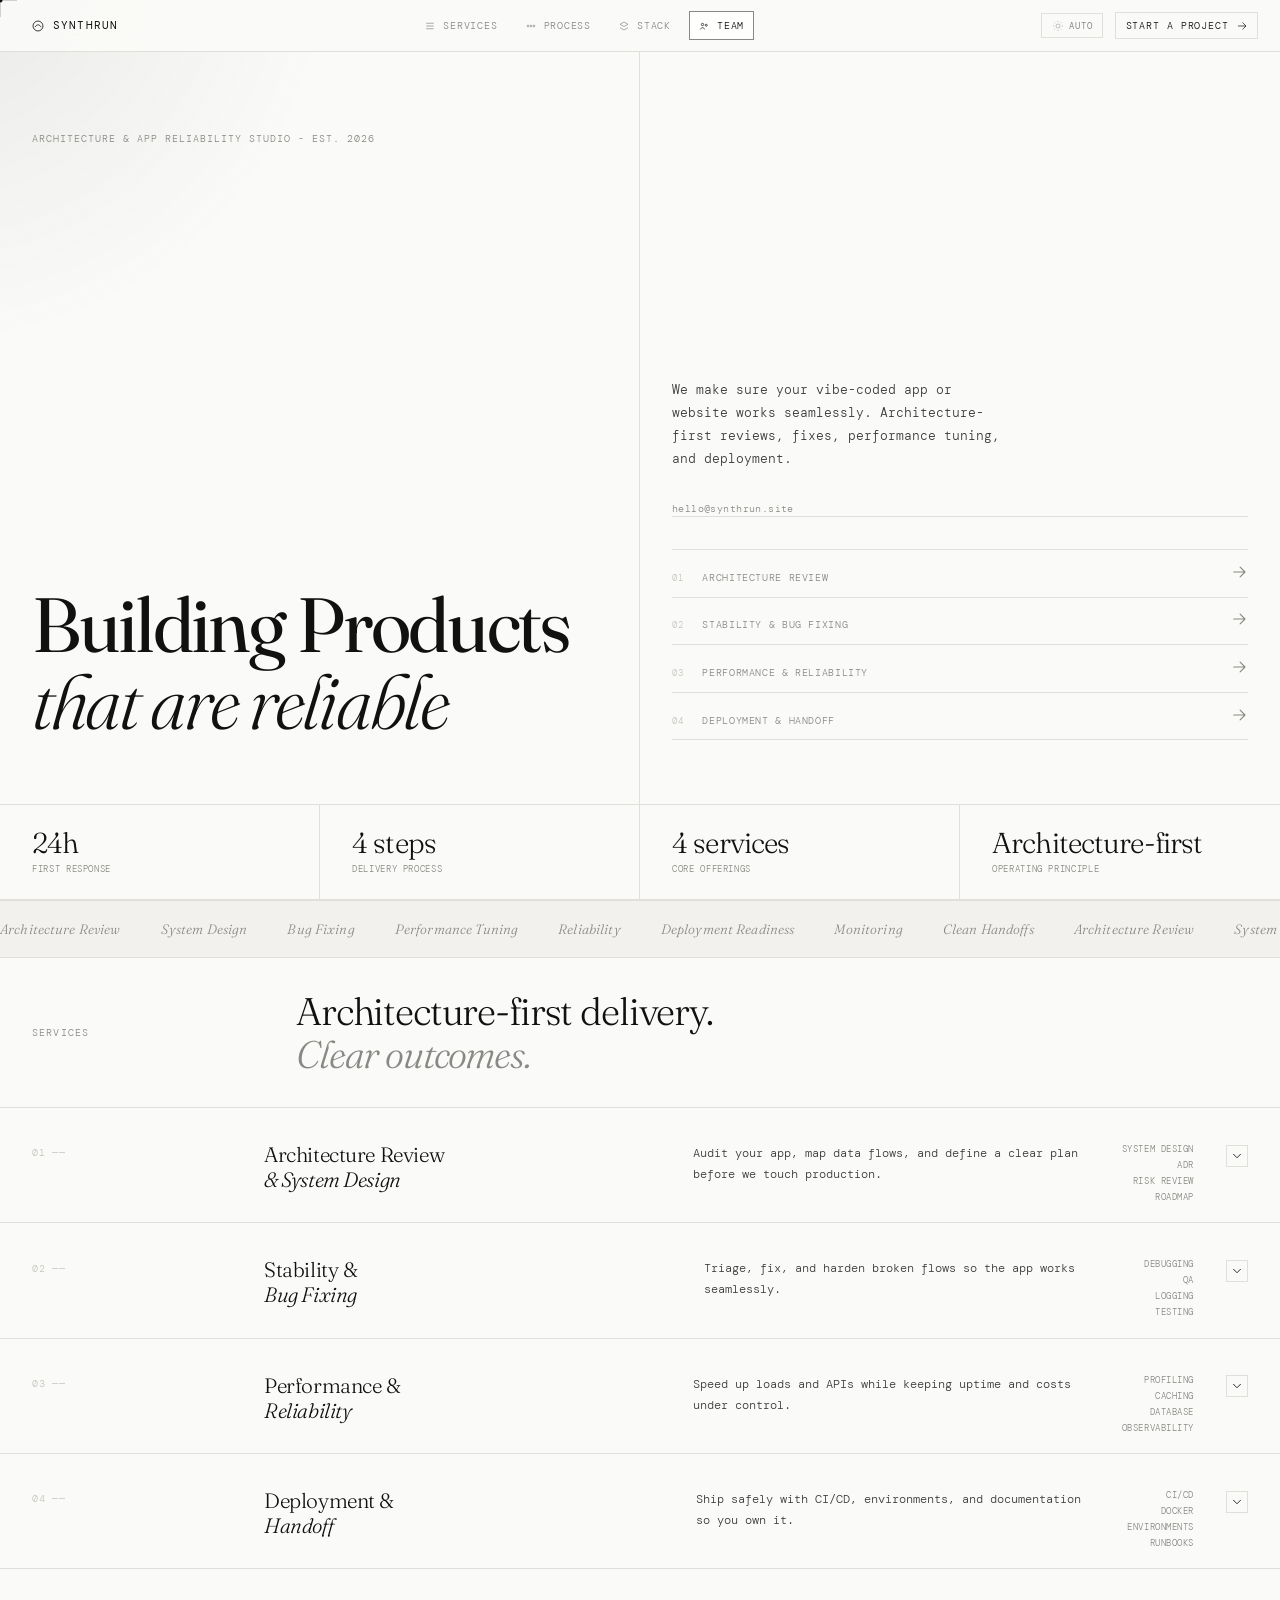
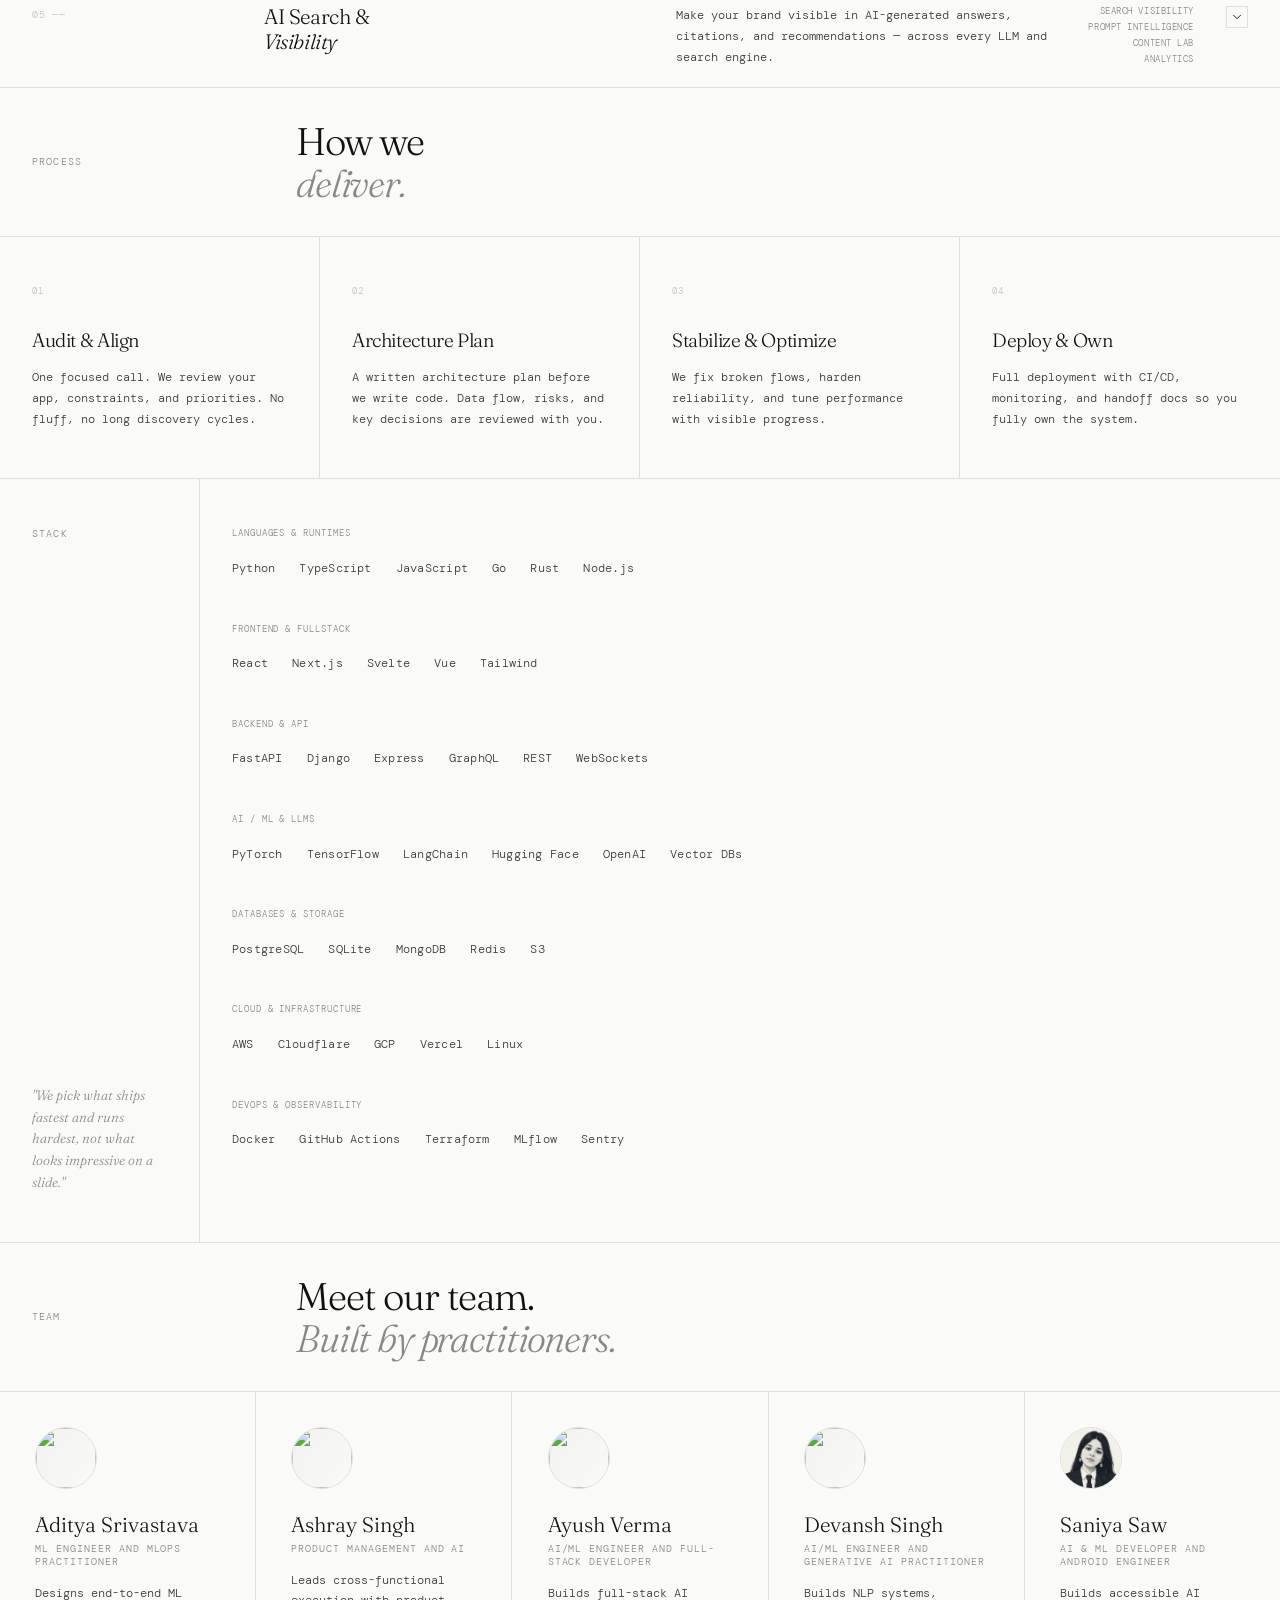
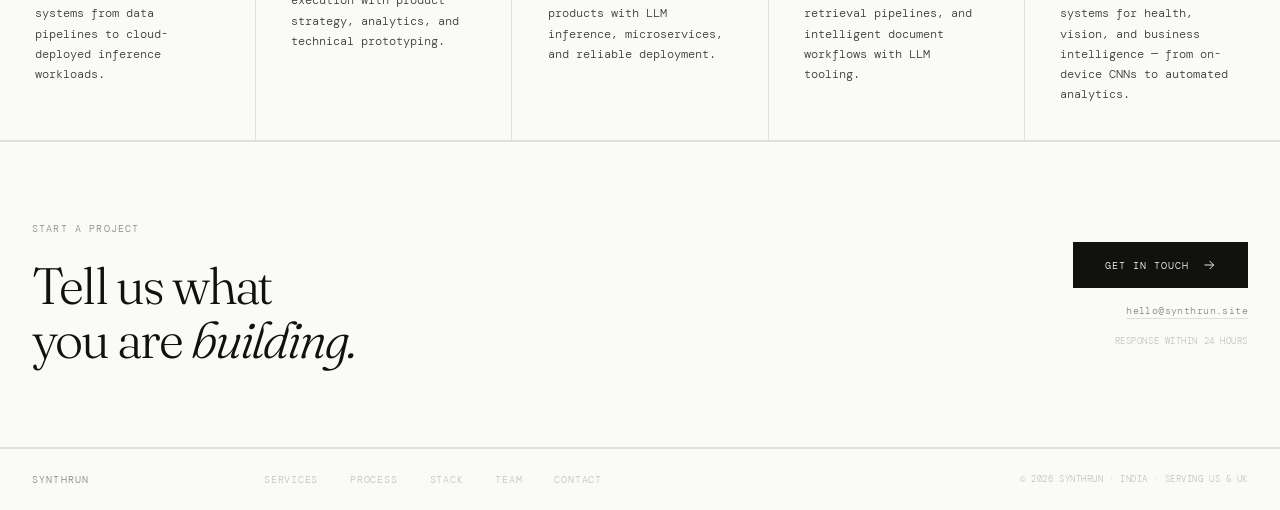
==== index.html @ 31a2f76d "Added a new teammate" ====
<!DOCTYPE html>
<html lang="en">
<head>
<meta charset="UTF-8">
<meta name="viewport" content="width=device-width, initial-scale=1.0">
<meta name="color-scheme" content="light dark">
  <!-- SEO: primary description, canonical, and indexing -->
  <meta name="description" content="Synthrun — We make sure your vibe-coded app or website works seamlessly. Architecture-first audits, bug fixes, performance tuning, and deployment.">
  <meta name="robots" content="index, follow">
  <link rel="canonical" href="https://synthrun.site/">
  <meta name="theme-color" content="#111110">
  <link rel="icon" href="/logo/logo.ico" />
  <link rel="apple-touch-icon" href="/apple-touch-icon.png">

  <!-- Open Graph / Social cards -->
  <meta property="og:site_name" content="Synthrun">
  <meta property="og:title" content="Synthrun — Architecture for Vibe-Coded Apps">
  <meta property="og:description" content="Synthrun — We make sure your vibe-coded app or website works seamlessly. Architecture-first audits, bug fixes, performance tuning, and deployment.">
  <meta property="og:type" content="website">
  <meta property="og:url" content="https://synthrun.site/">
  <meta property="og:image" content="https://synthrun.site/pfps/aditya/aditya_light.png">

  <!-- Twitter Card -->
  <meta name="twitter:card" content="summary_large_image">
  <meta name="twitter:title" content="Synthrun — Architecture for Vibe-Coded Apps">
  <meta name="twitter:description" content="Synthrun — We make sure your vibe-coded app or website works seamlessly. Architecture-first audits, bug fixes, performance tuning, and deployment.">
  <meta name="twitter:image" content="https://synthrun.site/pfps/aditya/aditya_light.png">

  <!-- Structured data: Organization -->
  <script type="application/ld+json">
  {
    "@context": "https://schema.org",
    "@type": "Organization",
    "name": "Synthrun",
    "url": "https://synthrun.site/",
    "logo": "https://synthrun.site/pfps/aditya/aditya_light.png",
    "sameAs": []
  }
  </script>
<title>Synthrun — Architecture for Vibe-Coded Apps</title>
<link rel="preconnect" href="https://fonts.googleapis.com">
<link href="https://fonts.googleapis.com/css2?family=Neue+Haas+Grotesk+Display+Pro:wght@400;500&family=Editorial+New:ital,wght@0,400;1,400&family=EB+Garamond:ital,wght@0,400;0,500;1,400&family=Instrument+Serif:ital@0;1&family=Fraunces:ital,opsz,wght@0,9..144,300;0,9..144,400;1,9..144,300;1,9..144,400&family=DM+Mono:wght@300;400;500&display=swap" rel="stylesheet">

<style>
*, *::before, *::after { box-sizing: border-box; margin: 0; padding: 0; }
html {
  font-size: 16px;
  scroll-behavior: smooth;
  scroll-padding-top: var(--section-offset);
}

:root {
  --white: #fafaf8;
  --off: #f2f1ee;
  --ink: #111110;
  --ink2: #3a3a38;
  --ink3: #888884;
  --ink4: #c4c4be;
  --rule: #e0dfd9;
  --accent: #111110;
  --nav-bg: rgba(250,250,248,0.94);
  --surface: rgba(255,255,255,0.75);
  --glow: radial-gradient(circle at 20% 20%, rgba(17,17,16,0.08), rgba(17,17,16,0) 55%);
  --shadow: 0 18px 40px rgba(17,17,16,0.08);
  --nav-height: 52px;
  --section-offset: 82px;
}

@media (prefers-color-scheme: dark) {
  :root {
    --white: #101114;
    --off: #181a1f;
    --ink: #eceae2;
    --ink2: #c4c0b5;
    --ink3: #989388;
    --ink4: #646055;
    --rule: #2b2e35;
    --accent: #eceae2;
    --nav-bg: rgba(16,17,20,0.9);
    --surface: rgba(24,26,31,0.82);
    --glow: radial-gradient(circle at 20% 20%, rgba(236,234,226,0.08), rgba(236,234,226,0) 55%);
    --shadow: 0 20px 50px rgba(0,0,0,0.45);
  }
}

body[data-theme="light"] {
  --white: #fafaf8;
  --off: #f2f1ee;
  --ink: #111110;
  --ink2: #3a3a38;
  --ink3: #888884;
  --ink4: #c4c4be;
  --rule: #e0dfd9;
  --accent: #111110;
  --nav-bg: rgba(250,250,248,0.94);
  --surface: rgba(255,255,255,0.75);
  --glow: radial-gradient(circle at 20% 20%, rgba(17,17,16,0.08), rgba(17,17,16,0) 55%);
  --shadow: 0 18px 40px rgba(17,17,16,0.08);
}

body[data-theme="dark"] {
  --white: #101114;
  --off: #181a1f;
  --ink: #eceae2;
  --ink2: #c4c0b5;
  --ink3: #989388;
  --ink4: #646055;
  --rule: #2b2e35;
  --accent: #eceae2;
  --nav-bg: rgba(16,17,20,0.9);
  --surface: rgba(24,26,31,0.82);
  --glow: radial-gradient(circle at 20% 20%, rgba(236,234,226,0.08), rgba(236,234,226,0) 55%);
  --shadow: 0 20px 50px rgba(0,0,0,0.45);
}

body {
  background: var(--white);
  color: var(--ink);
  font-family: 'DM Mono', monospace;
  font-weight: 300;
  cursor: none;
  overflow-x: hidden;
  transition: background-color 0.4s ease, color 0.4s ease;
}

section[id] {
  scroll-margin-top: var(--section-offset);
}

.skip-link {
  position: fixed;
  left: 1rem;
  top: -3rem;
  z-index: 13000;
  background: var(--ink);
  color: var(--white);
  text-decoration: none;
  font-size: 0.62rem;
  letter-spacing: 0.08em;
  text-transform: uppercase;
  padding: 0.5rem 0.7rem;
  transition: top 0.2s ease;
}
.skip-link:focus-visible {
  top: 0.8rem;
}

main {
  position: relative;
}

.ambient {
  position: fixed;
  top: -20vh;
  left: -15vw;
  width: 50vw;
  height: 50vw;
  min-width: 480px;
  min-height: 480px;
  background: var(--glow);
  border-radius: 50%;
  pointer-events: none;
  z-index: 0;
  animation: drift 14s ease-in-out infinite alternate;
}

@keyframes drift {
  from { transform: translate3d(0, 0, 0) scale(1); }
  to { transform: translate3d(8vw, 8vh, 0) scale(1.06); }
}

/* Loader */
.loader {
  position: fixed;
  inset: 0;
  background: var(--white);
  display: grid;
  place-items: center;
  z-index: 12000;
  transition: opacity 0.6s ease, visibility 0.6s ease;
}
.loader.hidden {
  opacity: 0;
  visibility: hidden;
}
.loader-inner {
  display: grid;
  place-items: center;
  gap: 1rem;
}
.loader-ring {
  width: 76px;
  height: 76px;
  animation: spin 1.15s linear infinite;
}
.loader-ring circle:first-child { stroke: var(--rule); }
.loader-ring circle:last-child { stroke: var(--ink); stroke-linecap: round; }
.loader-text {
  font-size: 0.58rem;
  letter-spacing: 0.2em;
  text-transform: uppercase;
  color: var(--ink3);
}
@keyframes spin {
  from { transform: rotate(0deg); }
  to { transform: rotate(360deg); }
}

/* Scroll indicator */
.progress {
  position: fixed;
  top: 0;
  left: 0;
  height: 2px;
  width: 0;
  background: var(--ink);
  z-index: 110;
  transition: width 0.08s linear;
}

/* Cursor */
.cur {
  position: fixed;
  width: 5px;
  height: 5px;
  background: var(--ink);
  border-radius: 50%;
  pointer-events: none;
  z-index: 9999;
  transform: translate(-50%, -50%);
  transition: transform 0.05s;
}
.cur-line,
.cur-line2 {
  position: fixed;
  pointer-events: none;
  z-index: 9998;
  transform: translate(-50%, -50%);
  opacity: 0.35;
  background: var(--ink);
}
.cur-line {
  width: 34px;
  height: 1px;
  transition: transform 0.15s ease;
}
.cur-line2 {
  width: 1px;
  height: 34px;
  transition: transform 0.18s ease;
}

/* NAV */
nav {
  position: fixed;
  top: 0;
  left: 0;
  right: 0;
  z-index: 100;
  display: grid;
  grid-template-columns: auto 1fr auto;
  align-items: center;
  gap: 1.2rem;
  padding: 0 1.35rem;
  height: var(--nav-height);
  border-bottom: 1px solid var(--rule);
  background: var(--nav-bg);
  backdrop-filter: blur(12px);
}
.nav-logo {
  display: inline-flex;
  align-items: center;
  gap: 0.5rem;
  font-family: 'DM Mono', monospace;
  font-size: 0.66rem;
  font-weight: 400;
  letter-spacing: 0.12em;
  text-transform: uppercase;
  color: var(--ink);
  text-decoration: none;
  padding: 0.35rem 0.5rem;
  border: 1px solid transparent;
  transition: border-color 0.25s ease, background 0.25s ease;
}
.nav-logo svg {
  width: 14px;
  height: 14px;
}
.nav-logo path,
.nav-logo circle {
  stroke: currentColor;
  fill: none;
  stroke-width: 1.4;
}
.nav-logo:hover {
  border-color: var(--rule);
  background: var(--surface);
}
.nav-center {
  display: flex;
  justify-content: center;
  gap: 0.5rem;
}
.nav-center a {
  display: inline-flex;
  align-items: center;
  gap: 0.42rem;
  font-size: 0.62rem;
  letter-spacing: 0.08em;
  text-transform: uppercase;
  color: var(--ink3);
  text-decoration: none;
  border: 1px solid transparent;
  padding: 0.42rem 0.54rem;
  transition: color 0.2s, border-color 0.2s, background 0.2s;
}
.nav-center a svg {
  width: 12px;
  height: 12px;
}
.nav-center a path,
.nav-center a circle {
  stroke: currentColor;
  fill: none;
  stroke-width: 1.4;
}
.nav-center a:hover {
  color: var(--ink);
  border-color: var(--rule);
  background: var(--surface);
}
.nav-center a.active {
  color: var(--ink);
  border-color: var(--ink3);
  background: var(--surface);
}
.nav-center a.active::after {
  content: none;
}
.nav-right {
  display: flex;
  align-items: center;
  gap: 0.75rem;
}
.nav-right a {
  display: inline-flex;
  align-items: center;
  gap: 0.45rem;
  font-size: 0.62rem;
  letter-spacing: 0.09em;
  text-transform: uppercase;
  color: var(--ink);
  text-decoration: none;
  border: 1px solid var(--rule);
  padding: 0.4rem 0.58rem;
  transition: opacity 0.2s, border-color 0.2s, background 0.2s;
}
.nav-right a svg {
  width: 12px;
  height: 12px;
}
.nav-right a path {
  stroke: currentColor;
  fill: none;
  stroke-width: 1.4;
  stroke-linecap: round;
  stroke-linejoin: round;
}
.nav-right a:hover {
  opacity: 1;
  border-color: var(--ink3);
  background: var(--surface);
}

.theme-btn {
  display: inline-flex;
  align-items: center;
  gap: 0.35rem;
  border: 1px solid var(--rule);
  background: transparent;
  color: var(--ink3);
  font-family: 'DM Mono', monospace;
  font-size: 0.56rem;
  letter-spacing: 0.1em;
  text-transform: uppercase;
  padding: 0.37rem 0.6rem;
  cursor: none;
  transition: border-color 0.2s, color 0.2s, background 0.2s;
}
.theme-btn svg {
  width: 12px;
  height: 12px;
  stroke: currentColor;
  fill: none;
}
.theme-btn:hover {
  color: var(--ink);
  border-color: var(--ink3);
  background: var(--surface);
}

a:focus-visible,
button:focus-visible {
  outline: 1px solid var(--ink3);
  outline-offset: 3px;
}

/* HERO */
.hero {
  min-height: 100vh;
  display: grid;
  grid-template-rows: 1fr auto;
  padding-top: 52px;
  border-bottom: 1px solid var(--rule);
  position: relative;
  z-index: 1;
}
.hero-main {
  display: grid;
  grid-template-columns: 1fr 1fr;
  border-bottom: 1px solid var(--rule);
}
.hero-left {
  padding: 5rem 2rem 4rem;
  border-right: 1px solid var(--rule);
  display: flex;
  flex-direction: column;
  justify-content: space-between;
}
.hero-eyebrow {
  font-size: 0.62rem;
  letter-spacing: 0.1em;
  text-transform: uppercase;
  color: var(--ink3);
  margin-bottom: auto;
  padding-bottom: 3rem;
}
.hero-title {
  font-family: 'Fraunces', serif;
  font-weight: 300;
  font-style: italic;
  font-size: clamp(3.5rem, 6vw, 6rem);
  line-height: 1;
  letter-spacing: -0.03em;
  color: var(--ink);
  opacity: 0;
  transform: translateY(18px);
  animation: heroRise 1s ease forwards 0.5s;
}
.hero-title strong {
  font-style: normal;
  font-weight: 400;
}
@keyframes heroRise {
  to {
    opacity: 1;
    transform: translateY(0);
  }
}
.hero-right {
  padding: 5rem 2rem 4rem;
  display: flex;
  flex-direction: column;
  justify-content: flex-end;
  gap: 2rem;
}
.hero-desc {
  font-size: 0.8rem;
  line-height: 1.8;
  color: var(--ink2);
  max-width: 340px;
  font-weight: 300;
}
.hero-desc strong {
  color: var(--ink);
  font-weight: 400;
}
.hero-index {
  display: flex;
  flex-direction: column;
  gap: 0;
}
.index-row {
  display: flex;
  align-items: baseline;
  justify-content: space-between;
  padding: 0.8rem 0;
  border-top: 1px solid var(--rule);
  font-size: 0.65rem;
  letter-spacing: 0.06em;
  text-transform: uppercase;
  color: var(--ink3);
  text-decoration: none;
  transition: color 0.2s;
  cursor: none;
}
.index-row:last-child { border-bottom: 1px solid var(--rule); }
.index-row:hover { color: var(--ink); }
.index-row span:first-child {
  display: flex;
  gap: 1.2rem;
  align-items: baseline;
}
.index-num {
  color: var(--ink4);
  font-size: 0.58rem;
}
.index-arrow {
  width: 18px;
  height: 18px;
  transform: translateX(0);
  transition: transform 0.22s ease;
}
.index-row:hover .index-arrow {
  transform: translateX(5px);
}
.index-arrow path {
  stroke: currentColor;
  fill: none;
  stroke-width: 1.5;
  stroke-linecap: round;
  stroke-linejoin: round;
}

/* Bottom row */
.hero-bottom {
  display: grid;
  grid-template-columns: repeat(4, 1fr);
}
.hero-stat {
  padding: 1.5rem 2rem;
  border-right: 1px solid var(--rule);
  display: flex;
  flex-direction: column;
  gap: 0.3rem;
}
.hero-stat:last-child { border-right: none; }
.stat-val {
  font-family: 'Fraunces', serif;
  font-size: 1.8rem;
  font-weight: 300;
  letter-spacing: -0.03em;
  color: var(--ink);
  line-height: 1;
}
.stat-label {
  font-size: 0.58rem;
  letter-spacing: 0.07em;
  text-transform: uppercase;
  color: var(--ink3);
}

/* SECTION LAYOUT */
.section { border-bottom: 1px solid var(--rule); }
.section-header {
  display: grid;
  grid-template-columns: 200px 1fr;
  border-bottom: 1px solid var(--rule);
  padding: 2rem;
  gap: 4rem;
  align-items: center;
}
.section-label {
  font-size: 0.6rem;
  letter-spacing: 0.12em;
  text-transform: uppercase;
  color: var(--ink3);
}
.section-h {
  font-family: 'Fraunces', serif;
  font-weight: 300;
  font-size: clamp(1.8rem, 3vw, 2.6rem);
  letter-spacing: -0.03em;
  line-height: 1.1;
  color: var(--ink);
}
.section-h em {
  font-style: italic;
  color: var(--ink3);
}

/* SERVICES TABLE */
.services-table { width: 100%; }
.services-header {
  grid-template-columns: 1fr;
  gap: 0.45rem;
}
.services-header .section-label {
  margin-bottom: 0;
}
.svc-row {
  padding: 0;
  border-bottom: 1px solid var(--rule);
  transition: background 0.25s ease, transform 0.28s ease;
  cursor: none;
  position: relative;
  overflow: hidden;
}
.svc-row:hover {
  background: var(--off);
  transform: translateY(-1px);
}
.svc-row::after {
  content: "";
  position: absolute;
  width: 240px;
  height: 240px;
  left: calc(var(--mx, -999px) - 120px);
  top: calc(var(--my, -999px) - 120px);
  pointer-events: none;
  border-radius: 50%;
  background: radial-gradient(circle, rgba(127,127,127,0.2), rgba(127,127,127,0) 72%);
  opacity: 0;
  transition: opacity 0.25s ease;
}
.svc-row:hover::after {
  opacity: 0.5;
}
.svc-row:last-child { border-bottom: none; }
.svc-trigger {
  width: 100%;
  border: none;
  background: transparent;
  color: inherit;
  font: inherit;
  cursor: none;
  display: grid;
  grid-template-columns: 200px 1fr 1fr auto auto;
  gap: 2rem;
  align-items: start;
  padding: 2.2rem 2rem 1.2rem;
  text-align: left;
}
.svc-trigger:focus-visible {
  outline: none;
}
.svc-num {
  font-size: 0.6rem;
  letter-spacing: 0.08em;
  color: var(--ink4);
  padding-top: 0.2rem;
}
.svc-name {
  font-family: 'Fraunces', serif;
  font-size: 1.3rem;
  font-weight: 300;
  letter-spacing: -0.02em;
  color: var(--ink);
  line-height: 1.2;
}
.svc-name em { font-style: italic; }
.svc-desc {
  font-size: 0.75rem;
  line-height: 1.75;
  color: var(--ink2);
  font-weight: 300;
}
.svc-tags {
  display: flex;
  flex-direction: column;
  align-items: flex-end;
  gap: 4px;
}
.svc-tag {
  font-size: 0.58rem;
  letter-spacing: 0.06em;
  text-transform: uppercase;
  color: var(--ink3);
  white-space: nowrap;
}
.svc-toggle {
  width: 22px;
  height: 22px;
  border: 1px solid var(--rule);
  display: grid;
  place-items: center;
  margin-top: 0.1rem;
  transition: border-color 0.22s ease, background 0.22s ease;
}
.svc-toggle svg {
  width: 14px;
  height: 14px;
  transition: transform 0.25s ease;
}
.svc-toggle path {
  stroke: currentColor;
  fill: none;
  stroke-width: 1.5;
  stroke-linecap: round;
  stroke-linejoin: round;
}
.svc-expand {
  max-height: 0;
  overflow: hidden;
  opacity: 0;
  transition: max-height 0.45s ease, opacity 0.35s ease;
}
.svc-cards {
  display: grid;
  grid-template-columns: 1fr 1fr;
  gap: 0.75rem;
  margin: 0 2rem 1.8rem;
}
.svc-card {
  padding: 1rem;
  border: 1px solid var(--rule);
  background: linear-gradient(145deg, var(--surface), transparent);
  position: relative;
  overflow: hidden;
  box-shadow: 0 8px 24px rgba(17,17,16,0.05);
}
.svc-card::before {
  content: "";
  position: absolute;
  top: 0;
  left: 0;
  right: 0;
  height: 2px;
  background: linear-gradient(90deg, var(--ink4), var(--ink3), transparent);
}
.svc-card-head {
  display: grid;
  grid-template-columns: 34px 1fr;
  gap: 0.7rem;
  align-items: start;
  margin-bottom: 0.8rem;
}
.svc-card-icon {
  width: 34px;
  height: 34px;
  border: 1px solid var(--rule);
  display: grid;
  place-items: center;
  background: var(--off);
}
.svc-card-icon svg {
  width: 16px;
  height: 16px;
}
.svc-card-icon path,
.svc-card-icon circle,
.svc-card-icon polyline {
  stroke: var(--ink3);
  fill: none;
  stroke-width: 1.5;
  stroke-linecap: round;
  stroke-linejoin: round;
}
.svc-card:last-child {
  border-right: 1px solid var(--rule);
}
.svc-card h4 {
  font-size: 0.56rem;
  letter-spacing: 0.11em;
  text-transform: uppercase;
  color: var(--ink);
  margin-bottom: 0.22rem;
}
.svc-card-kicker {
  font-size: 0.54rem;
  letter-spacing: 0.09em;
  text-transform: uppercase;
  color: var(--ink3);
}
.svc-card-copy,
.svc-card li {
  font-size: 0.68rem;
  color: var(--ink2);
  line-height: 1.75;
}
.svc-card ul {
  list-style: none;
  display: grid;
  gap: 0.42rem;
}
.svc-card li {
  display: grid;
  grid-template-columns: 12px 1fr;
  gap: 0.5rem;
}
.svc-card li::before {
  content: "";
  width: 6px;
  height: 6px;
  border-radius: 50%;
  border: 1px solid var(--ink3);
  margin-top: 0.48rem;
}
.svc-card-metric {
  margin-top: 0.85rem;
  padding-top: 0.65rem;
  border-top: 1px dashed var(--rule);
  display: flex;
  align-items: baseline;
  gap: 0.55rem;
}
.svc-card-metric span {
  font-size: 0.54rem;
  letter-spacing: 0.09em;
  text-transform: uppercase;
  color: var(--ink3);
}
.svc-card-metric strong {
  font-family: 'Fraunces', serif;
  font-weight: 300;
  letter-spacing: -0.02em;
  color: var(--ink);
  font-size: 1rem;
}
.svc-cards.cases {
  grid-template-columns: none;
  grid-auto-flow: column;
  grid-auto-columns: minmax(250px, 290px);
  gap: 0.85rem;
  padding: 4px 0 10px;
  overflow-x: auto;
  overflow-y: hidden;
  overscroll-behavior-x: contain;
  scroll-snap-type: x mandatory;
  scrollbar-width: thin;
}
.svc-cards.cases::-webkit-scrollbar {
  height: 8px;
}
.svc-cards.cases::-webkit-scrollbar-thumb {
  background: var(--rule);
}
.svc-cards.cases::-webkit-scrollbar-track {
  background: transparent;
}
.svc-case-card {
  border: 1px solid var(--rule);
  background: linear-gradient(155deg, var(--surface), rgba(127,127,127,0.06));
  padding: 0.9rem;
  aspect-ratio: auto;
  min-height: 220px;
  display: flex;
  flex-direction: column;
  gap: 0.7rem;
  position: relative;
  overflow: hidden;
  transition: transform 0.3s ease, border-color 0.25s ease, box-shadow 0.25s ease;
  scroll-snap-align: start;
}
.svc-case-card::before {
  content: "";
  position: absolute;
  top: -35%;
  right: -22%;
  width: 64%;
  height: 64%;
  border-radius: 50%;
  background: radial-gradient(circle, rgba(127,127,127,0.2), rgba(127,127,127,0));
  pointer-events: none;
}
.svc-case-card:hover {
  transform: translateY(-2px);
  border-color: var(--ink3);
  box-shadow: 0 14px 34px rgba(17,17,16,0.08);
}
.svc-case-top {
  display: flex;
  align-items: center;
  justify-content: space-between;
  gap: 0.55rem;
}
.svc-case-icon {
  width: 28px;
  height: 28px;
  border: 1px solid var(--rule);
  display: grid;
  place-items: center;
  background: var(--off);
}
.svc-case-icon svg {
  width: 14px;
  height: 14px;
}
.svc-case-icon path,
.svc-case-icon circle,
.svc-case-icon polyline {
  stroke: var(--ink3);
  fill: none;
  stroke-width: 1.5;
  stroke-linecap: round;
  stroke-linejoin: round;
}
.svc-case-severity {
  font-size: 0.5rem;
  letter-spacing: 0.08em;
  text-transform: uppercase;
  color: var(--ink3);
  border: 1px solid var(--rule);
  padding: 0.24rem 0.35rem;
  background: var(--surface);
}
.svc-case-kicker {
  font-size: 0.54rem;
  letter-spacing: 0.1em;
  text-transform: uppercase;
  color: var(--ink3);
  margin-top: 0.1rem;
}
.svc-case-title {
  font-family: 'Fraunces', serif;
  font-size: 1.04rem;
  font-weight: 300;
  line-height: 1.16;
  letter-spacing: -0.02em;
  color: var(--ink);
}
.svc-case-meta {
  font-size: 0.52rem;
  letter-spacing: 0.08em;
  text-transform: uppercase;
  color: var(--ink3);
}
.svc-case-solution {
  margin-top: auto;
  padding-top: 0.7rem;
  border-top: 1px dashed var(--rule);
}
.svc-case-solution span {
  display: block;
  font-size: 0.52rem;
  letter-spacing: 0.1em;
  text-transform: uppercase;
  color: var(--ink3);
  margin-bottom: 0.35rem;
}
.svc-case-solution p {
  font-size: 0.66rem;
  line-height: 1.7;
  color: var(--ink2);
}
.svc-case-impact {
  margin-top: 0.65rem;
  display: flex;
  align-items: baseline;
  gap: 0.45rem;
}
.svc-case-impact span {
  font-size: 0.5rem;
  letter-spacing: 0.08em;
  text-transform: uppercase;
  color: var(--ink3);
}
.svc-case-impact strong {
  font-family: 'Fraunces', serif;
  font-size: 0.9rem;
  font-weight: 300;
  color: var(--ink);
  letter-spacing: -0.01em;
}
.svc-row.open {
  background: var(--off);
}
.svc-row.open .svc-toggle {
  border-color: var(--ink3);
  background: var(--surface);
}
.svc-row.open .svc-toggle svg {
  transform: rotate(180deg);
}
.svc-row.open .svc-expand {
  max-height: 1200px;
  opacity: 1;
}
.svc-row.open .svc-cards {
  animation: riseIn 0.36s ease;
}

/* PROCESS */
.process-grid {
  display: grid;
  grid-template-columns: repeat(4, 1fr);
}
.proc-col {
  padding: 3rem 2rem;
  border-right: 1px solid var(--rule);
}
.proc-col:last-child { border-right: none; }
.proc-num {
  font-size: 0.58rem;
  letter-spacing: 0.08em;
  color: var(--ink4);
  margin-bottom: 2rem;
  display: block;
}
.proc-title {
  font-family: 'Fraunces', serif;
  font-size: 1.2rem;
  font-weight: 300;
  letter-spacing: -0.02em;
  margin-bottom: 1rem;
  line-height: 1.2;
}
.proc-desc {
  font-size: 0.72rem;
  color: var(--ink2);
  line-height: 1.8;
  font-weight: 300;
}

/* STACK */
.stack-section {
  display: grid;
  grid-template-columns: 200px 1fr;
  border-bottom: 1px solid var(--rule);
}
.stack-label-col {
  padding: 3rem 2rem;
  border-right: 1px solid var(--rule);
  display: flex;
  flex-direction: column;
  justify-content: space-between;
}
.stack-content { padding: 3rem 2rem; }
.stack-category { margin-bottom: 2.5rem; }
.stack-cat-label {
  font-size: 0.58rem;
  letter-spacing: 0.1em;
  text-transform: uppercase;
  color: var(--ink3);
  margin-bottom: 1rem;
  display: block;
}
.stack-items {
  display: flex;
  flex-wrap: wrap;
  gap: 0;
}
.stack-item {
  font-size: 0.72rem;
  color: var(--ink2);
  font-weight: 300;
  letter-spacing: 0.02em;
  padding: 0.35rem 0;
  margin-right: 1.5rem;
  border-bottom: 1px solid transparent;
  transition: border-color 0.2s, color 0.2s;
  cursor: none;
}
.stack-item:hover {
  border-color: var(--ink3);
  color: var(--ink);
}

/* TEAM */
.team-grid {
  display: flex;
  overflow-x: auto;
  scroll-snap-type: x proximity;
  -webkit-overflow-scrolling: touch;
  scrollbar-width: thin;
  transform: translateZ(0);
  cursor: grab;
}
.team-grid:active {
  cursor: grabbing;
}
.team-grid::-webkit-scrollbar {
  height: 8px;
}
.team-grid::-webkit-scrollbar-thumb {
  background: var(--rule);
}
.team-grid::-webkit-scrollbar-track {
  background: transparent;
}
.team-card {
  flex: 1 1 0;
  min-width: 240px;
  max-width: 540px;
  position: relative;
  z-index: 1;
  border-right: 1px solid var(--rule);
  border-bottom: 1px solid var(--rule);
  background: transparent;
  cursor: pointer;
  overflow: hidden;
  transition: background 0.3s ease, border-color 0.3s ease;
  scroll-snap-align: start;
}
.team-card.open {
  z-index: 10;
}
.team-card:last-child {
  border-right: none;
}
.team-card:hover {
  background: var(--surface);
}
.team-card-inner {
  display: flex;
  flex-direction: column;
  width: 100%;
  align-items: stretch;
}
.team-summary {
  flex: 1 1 0;
  min-width: 0;
  padding: 2.2rem;
  display: flex;
  flex-direction: column;
}
.team-card::after {
  content: "";
  position: absolute;
  width: 260px;
  height: 260px;
  left: calc(var(--mx, -999px) - 130px);
  top: calc(var(--my, -999px) - 130px);
  border-radius: 50%;
  pointer-events: none;
  background: radial-gradient(circle, rgba(127,127,127,0.18), rgba(127,127,127,0) 70%);
  opacity: 0;
  transition: opacity 0.22s ease;
}
.team-card:hover::after {
  opacity: 0.55;
}
.team-avatar {
  width: 62px;
  height: 62px;
  border: 1px solid var(--rule);
  border-radius: 50%;
  display: grid;
  place-items: center;
  margin-bottom: 1.4rem;
  background: linear-gradient(130deg, var(--off), transparent);
  flex-shrink: 0;
}
.team-avatar svg {
  width: 28px;
  height: 28px;
  stroke: var(--ink3);
  fill: none;
  stroke-width: 1.4;
}
.team-avatar img {
  width: 100%;
  height: 100%;
  border-radius: 50%;
  object-fit: cover;
  display: block;
}
.team-name {
  font-family: 'Fraunces', serif;
  font-size: 1.3rem;
  font-weight: 300;
  color: var(--ink);
  margin-bottom: 0.35rem;
}
.team-role {
  font-size: 0.6rem;
  letter-spacing: 0.1em;
  text-transform: uppercase;
  color: var(--ink3);
  margin-bottom: 1rem;
}
.team-bio {
  font-size: 0.72rem;
  line-height: 1.75;
  color: var(--ink2);
  margin-bottom: 0;
}
.team-expand {
  max-height: 0;
  overflow: hidden;
  transition: max-height 0.5s cubic-bezier(0.22, 1, 0.36, 1);
  pointer-events: none;
}
.team-card.open .team-expand {
  max-height: 300px;
  transition: max-height 0.5s cubic-bezier(0.22, 1, 0.36, 1);
  pointer-events: auto;
}
.team-details {
  border: 1px solid var(--rule);
  background: var(--surface);
  padding: 2.2rem 2.2rem 2.2rem 0;
}
.team-detail-row {
  display: grid;
  grid-template-columns: 1fr;
  gap: 0.2rem;
  padding: 0.65rem 0.8rem;
  border-bottom: 1px solid var(--rule);
}
.team-detail-row:last-of-type {
  border-bottom: none;
}
.team-detail-row span {
  font-size: 0.5rem;
  text-transform: uppercase;
  letter-spacing: 0.1em;
  color: var(--ink3);
}
.team-detail-row p {
  font-size: 0.6rem;
  color: var(--ink2);
  line-height: 1.55;
}
.team-actions {
  display: flex;
  align-items: center;
  gap: 0.5rem;
  padding: 0.65rem 0.8rem;
  border-top: 1px solid var(--rule);
}
.team-pill {
  font-size: 0.5rem;
  letter-spacing: 0.08em;
  text-transform: uppercase;
  color: var(--ink);
  text-decoration: none;
  border: 1px solid var(--rule);
  padding: 0.32rem 0.45rem;
  display: inline-flex;
  align-items: center;
  gap: 0.25rem;
  white-space: nowrap;
}
.team-pill svg {
  width: 10px;
  height: 10px;
}
.team-pill path {
  stroke: currentColor;
  fill: none;
  stroke-width: 1.5;
}
.team-pill:hover {
  border-color: var(--ink3);
}

@keyframes riseIn {
  from {
    opacity: 0;
    transform: translateY(-6px);
  }
  to {
    opacity: 1;
    transform: translateY(0);
  }
}

/* MARQUEE */
.marquee-wrap {
  overflow: hidden;
  border-top: 1px solid var(--rule);
  border-bottom: 1px solid var(--rule);
  padding: 1.25rem 0;
  background: var(--off);
}
.marquee-track {
  display: flex;
  gap: 1.25rem;
  white-space: nowrap;
  animation: marquee 30s linear infinite;
}
.marquee-item {
  font-family: 'Fraunces', serif;
  font-style: italic;
  font-size: 0.85rem;
  font-weight: 300;
  color: var(--ink3);
  letter-spacing: 0.01em;
}
.marquee-divider {
  width: 14px;
  height: 14px;
  opacity: 0.55;
  margin-top: 0.15rem;
}
.marquee-divider circle {
  fill: var(--ink4);
}
@keyframes marquee {
  from { transform: translateX(0); }
  to { transform: translateX(-50%); }
}

/* CTA */
.cta-block {
  display: grid;
  grid-template-columns: 1fr auto;
  align-items: center;
  padding: 5rem 2rem;
  gap: 4rem;
}
.cta-kicker {
  font-size: 0.6rem;
  letter-spacing: 0.12em;
  text-transform: uppercase;
  color: var(--ink3);
  margin-bottom: 1.5rem;
  display: block;
}
.cta-title {
  font-family: 'Fraunces', serif;
  font-size: clamp(2rem, 4vw, 3.5rem);
  font-weight: 300;
  letter-spacing: -0.04em;
  line-height: 1.05;
  color: var(--ink);
}
.cta-title em { font-style: italic; }
.cta-right {
  display: flex;
  flex-direction: column;
  align-items: flex-end;
  gap: 1rem;
}
.cta-btn {
  position: relative;
  display: inline-flex;
  align-items: center;
  gap: 0.8rem;
  padding: 1rem 2rem;
  background: var(--ink);
  color: var(--white);
  text-decoration: none;
  font-size: 0.65rem;
  letter-spacing: 0.1em;
  text-transform: uppercase;
  font-family: 'DM Mono', monospace;
  font-weight: 300;
  overflow: hidden;
  transition: transform 0.25s ease;
}
.cta-btn::before {
  content: "";
  position: absolute;
  top: 0;
  left: -120%;
  width: 100%;
  height: 100%;
  background: linear-gradient(90deg, transparent, rgba(255,255,255,0.22), transparent);
  transition: left 0.5s ease;
}
.cta-btn:hover {
  transform: translateY(-2px);
}
.cta-btn:hover::before {
  left: 120%;
}
.cta-btn svg {
  width: 14px;
  height: 14px;
}
.cta-btn path {
  stroke: currentColor;
  fill: none;
  stroke-width: 1.6;
  stroke-linecap: round;
  stroke-linejoin: round;
}
.cta-email {
  font-size: 0.65rem;
  letter-spacing: 0.04em;
  color: var(--ink3);
  text-decoration: none;
  border-bottom: 1px solid var(--rule);
  padding-bottom: 1px;
  transition: color 0.2s, border-color 0.2s;
}
.cta-email:hover {
  color: var(--ink);
  border-color: var(--ink3);
}

/* FOOTER */
footer {
  padding: 1.5rem 2rem;
  display: grid;
  grid-template-columns: 200px 1fr auto;
  align-items: center;
  gap: 2rem;
  border-top: 1px solid var(--rule);
}
.footer-logo {
  font-size: 0.6rem;
  letter-spacing: 0.12em;
  text-transform: uppercase;
  color: var(--ink3);
  text-decoration: none;
}
.footer-links {
  display: flex;
  gap: 2rem;
}
.footer-links a {
  font-size: 0.6rem;
  letter-spacing: 0.08em;
  text-transform: uppercase;
  color: var(--ink4);
  text-decoration: none;
  transition: color 0.2s;
}
.footer-links a:hover { color: var(--ink); }
.footer-copy {
  font-size: 0.58rem;
  letter-spacing: 0.06em;
  text-transform: uppercase;
  color: var(--ink4);
}

.to-top {
  position: fixed;
  right: 1.15rem;
  bottom: 1.15rem;
  width: 42px;
  height: 42px;
  border: 1px solid var(--rule);
  background: var(--surface);
  backdrop-filter: blur(7px);
  color: var(--ink);
  display: grid;
  place-items: center;
  cursor: none;
  z-index: 150;
  opacity: 0;
  transform: translateY(12px);
  pointer-events: none;
  transition: opacity 0.25s ease, transform 0.25s ease, border-color 0.2s ease;
}
.to-top.show {
  opacity: 1;
  transform: translateY(0);
  pointer-events: auto;
}
.to-top:hover {
  border-color: var(--ink3);
}
.to-top svg {
  width: 16px;
  height: 16px;
}
.to-top path {
  stroke: currentColor;
  fill: none;
  stroke-width: 1.5;
  stroke-linecap: round;
  stroke-linejoin: round;
}

/* Reveal */
.reveal {
  opacity: 0;
  transform: translateY(16px);
  transition: opacity 0.7s ease, transform 0.7s ease;
}
.reveal.visible {
  opacity: 1;
  transform: translateY(0);
}
.rd1 { transition-delay: 0.06s; }
.rd2 { transition-delay: 0.14s; }
.rd3 { transition-delay: 0.22s; }
.rd4 { transition-delay: 0.3s; }
.rd5 { transition-delay: 0.38s; }

/* Interactive markers */
.interactive:hover ~ .cur,
.interactive:hover ~ .cur-line,
.interactive:hover ~ .cur-line2 {
  opacity: 1;
}

/* Responsive */
@media (max-width: 980px) {
  body { cursor: auto; }
  .cur, .cur-line, .cur-line2 { display: none; }
  nav {
    grid-template-columns: 1fr auto;
    padding: 0 1rem;
  }
  .nav-center { display: none; }
  .theme-btn { cursor: pointer; }
  .nav-logo,
  .nav-right a,
  .svc-trigger,
  .team-pill,
  .cta-btn,
  .cta-email,
  .footer-links a,
  .footer-logo {
    cursor: pointer;
  }
  .hero-main,
  .hero-bottom,
  .process-grid,
  .team-grid {
    display: flex;
  }
  .cta-block,
  footer {
    grid-template-columns: 1fr;
  }
  .team-card {
    flex: 1 1 0;
    min-width: 70vw;
    max-width: 90vw;
  }
  .team-card.open {
    flex: 1 1 90vw;
    min-width: 90vw;
    max-width: 90vw;
  }
  .hero-left,
  .proc-col,
  .team-card,
  .hero-stat,
  .stack-label-col,
  .section-header,
  .svc-row,
  footer {
    border-right: none;
  }
  .hero-left,
  .hero-right,
  .hero-stat,
  .proc-col,
  .stack-label-col,
  .stack-content,
  .section-header,
  .svc-trigger,
  .svc-cards,
  .svc-card,
  .cta-block,
  footer {
    padding: 1.6rem 1rem;
  }
  .section-header {
    gap: 1rem;
    grid-template-columns: 1fr;
  }
  .stack-section {
    grid-template-columns: 1fr;
  }
  .svc-trigger {
    grid-template-columns: 1fr;
    gap: 0.75rem;
    padding-bottom: 0.9rem;
  }
  .svc-tags {
    align-items: flex-start;
    flex-direction: row;
    flex-wrap: wrap;
    gap: 0.7rem;
  }
  .svc-cards {
    grid-template-columns: 1fr;
    margin: 0 1rem 1.2rem;
  }
  .svc-cards.cases {
    grid-template-columns: none;
    grid-auto-flow: column;
    grid-auto-columns: minmax(230px, 84vw);
  }
  .svc-card {
    border-right: 1px solid var(--rule);
    border-bottom: 1px solid var(--rule);
  }
  .svc-card:last-child {
    border-bottom: none;
  }
  .team-summary {
    padding: 1.6rem 1rem;
  }
  .team-details {
    padding: 1.6rem 1rem 1.6rem 0;
  }
  .team-card { cursor: pointer; }
  .team-detail-row {
    gap: 0.25rem;
    padding: 0.55rem 0.65rem;
  }
  .team-actions {
    padding: 0.55rem 0.65rem;
  }
  .cta-right {
    align-items: flex-start;
  }
  footer { gap: 1rem; }
  .to-top { cursor: pointer; }
}

@media (prefers-reduced-motion: reduce) {
  *, *::before, *::after {
    animation-duration: 0.01ms !important;
    animation-iteration-count: 1 !important;
    transition-duration: 0.01ms !important;
    scroll-behavior: auto !important;
  }
}
</style>
</head>
<body id="top">

<a class="skip-link" href="#services">Skip to main content</a>

<div class="loader" id="loader" aria-hidden="true">
  <div class="loader-inner">
    <svg class="loader-ring" viewBox="0 0 100 100" aria-hidden="true">
      <circle cx="50" cy="50" r="42" stroke-width="3"></circle>
      <circle cx="50" cy="50" r="42" stroke-width="3" stroke-dasharray="190 84"></circle>
    </svg>
    <span class="loader-text">Synthrun</span>
  </div>
</div>

<div class="ambient" aria-hidden="true"></div>
<div class="progress" id="progress"></div>
<div class="cur" id="cur"></div>
<div class="cur-line" id="curL"></div>
<div class="cur-line2" id="curL2"></div>

<nav>
  <a href="#top" class="nav-logo interactive">
    <svg viewBox="0 0 24 24" aria-hidden="true"><circle cx="12" cy="12" r="8.5"></circle><path d="M7 14c1.4-2.6 3.1-4 5.1-4s3.8 1.4 5.2 4"></path></svg>
    <span>Synthrun</span>
  </a>
  <div class="nav-center">
    <a href="#services" class="interactive">
      <svg viewBox="0 0 24 24" aria-hidden="true"><path d="M4.5 6.5h15M4.5 12h15M4.5 17.5h15"></path></svg>
      <span>Services</span>
    </a>
    <a href="#process" class="interactive">
      <svg viewBox="0 0 24 24" aria-hidden="true"><circle cx="6" cy="12" r="1.8"></circle><circle cx="12" cy="12" r="1.8"></circle><circle cx="18" cy="12" r="1.8"></circle></svg>
      <span>Process</span>
    </a>
    <a href="#stack" class="interactive">
      <svg viewBox="0 0 24 24" aria-hidden="true"><path d="M4 8.5 12 4l8 4.5-8 4.5-8-4.5ZM4 15.5 12 20l8-4.5"></path></svg>
      <span>Stack</span>
    </a>
    <a href="#team" class="interactive">
      <svg viewBox="0 0 24 24" aria-hidden="true"><circle cx="9" cy="9" r="2.4"></circle><circle cx="16.5" cy="10.5" r="2"></circle><path d="M4.8 18.8c.9-2.2 2.4-3.5 4.2-3.5 1.9 0 3.4 1.3 4.3 3.5"></path></svg>
      <span>Team</span>
    </a>
  </div>
  <div class="nav-right">
    <button type="button" class="theme-btn interactive" id="themeBtn" aria-label="Switch theme mode">
      <svg viewBox="0 0 24 24" aria-hidden="true">
        <circle cx="12" cy="12" r="4"></circle>
        <path d="M12 2v2.2M12 19.8V22M4.9 4.9l1.6 1.6M17.5 17.5l1.6 1.6M2 12h2.2M19.8 12H22M4.9 19.1l1.6-1.6M17.5 6.5l1.6-1.6"></path>
      </svg>
      <span id="themeLabel">Auto</span>
    </button>
    <a href="#contact" class="interactive">
      <span>Start a project</span>
      <svg viewBox="0 0 24 24" aria-hidden="true"><path d="M5 12h14M13.5 5.5 20 12l-6.5 6.5"></path></svg>
    </a>
  </div>
</nav>

<main>
  <section class="hero">
    <div class="hero-main">
      <div class="hero-left">
        <div class="hero-eyebrow">Architecture & App Reliability Studio - Est. 2026</div>
        <h1 class="hero-title">
          <strong>Building Products</strong><br>
          <em>that are reliable</em>
        </h1>
      </div>
      <div class="hero-right">
        <p class="hero-desc">
          We make sure your vibe-coded app or website works seamlessly. Architecture-first reviews, fixes, performance tuning, and deployment.
        </p>
        <a href="mailto:hello@synthrun.site" class="cta-email interactive">hello@synthrun.site</a>
        <div class="hero-index">
          <a class="index-row interactive" href="#services">
            <span><span class="index-num">01</span> Architecture Review</span>
            <svg class="index-arrow" viewBox="0 0 24 24" aria-hidden="true"><path d="M5 12h14M13.5 5.5 20 12l-6.5 6.5"/></svg>
          </a>
          <a class="index-row interactive" href="#services">
            <span><span class="index-num">02</span> Stability &amp; Bug Fixing</span>
            <svg class="index-arrow" viewBox="0 0 24 24" aria-hidden="true"><path d="M5 12h14M13.5 5.5 20 12l-6.5 6.5"/></svg>
          </a>
          <a class="index-row interactive" href="#services">
            <span><span class="index-num">03</span> Performance &amp; Reliability</span>
            <svg class="index-arrow" viewBox="0 0 24 24" aria-hidden="true"><path d="M5 12h14M13.5 5.5 20 12l-6.5 6.5"/></svg>
          </a>
          <a class="index-row interactive" href="#services">
            <span><span class="index-num">04</span> Deployment &amp; Handoff</span>
            <svg class="index-arrow" viewBox="0 0 24 24" aria-hidden="true"><path d="M5 12h14M13.5 5.5 20 12l-6.5 6.5"/></svg>
          </a>
        </div>
      </div>
    </div>
    <div class="hero-bottom">
      <div class="hero-stat">
        <span class="stat-val" data-count="24" data-suffix="h">0h</span>
        <span class="stat-label">First response</span>
      </div>
      <div class="hero-stat">
        <span class="stat-val" data-count="4" data-suffix=" steps">0 steps</span>
        <span class="stat-label">Delivery process</span>
      </div>
      <div class="hero-stat">
        <span class="stat-val" data-count="4" data-suffix=" services">0 services</span>
        <span class="stat-label">Core offerings</span>
      </div>
      <div class="hero-stat">
        <span class="stat-val">Architecture-first</span>
        <span class="stat-label">Operating principle</span>
      </div>
    </div>
  </section>

  <div class="marquee-wrap">
    <div class="marquee-track">
      <span class="marquee-item">Architecture Review</span><svg class="marquee-divider" viewBox="0 0 14 14" aria-hidden="true"><circle cx="7" cy="7" r="2"></circle></svg>
      <span class="marquee-item">System Design</span><svg class="marquee-divider" viewBox="0 0 14 14" aria-hidden="true"><circle cx="7" cy="7" r="2"></circle></svg>
      <span class="marquee-item">Bug Fixing</span><svg class="marquee-divider" viewBox="0 0 14 14" aria-hidden="true"><circle cx="7" cy="7" r="2"></circle></svg>
      <span class="marquee-item">Performance Tuning</span><svg class="marquee-divider" viewBox="0 0 14 14" aria-hidden="true"><circle cx="7" cy="7" r="2"></circle></svg>
      <span class="marquee-item">Reliability</span><svg class="marquee-divider" viewBox="0 0 14 14" aria-hidden="true"><circle cx="7" cy="7" r="2"></circle></svg>
      <span class="marquee-item">Deployment Readiness</span><svg class="marquee-divider" viewBox="0 0 14 14" aria-hidden="true"><circle cx="7" cy="7" r="2"></circle></svg>
      <span class="marquee-item">Monitoring</span><svg class="marquee-divider" viewBox="0 0 14 14" aria-hidden="true"><circle cx="7" cy="7" r="2"></circle></svg>
      <span class="marquee-item">Clean Handoffs</span><svg class="marquee-divider" viewBox="0 0 14 14" aria-hidden="true"><circle cx="7" cy="7" r="2"></circle></svg>
      <span class="marquee-item">Architecture Review</span><svg class="marquee-divider" viewBox="0 0 14 14" aria-hidden="true"><circle cx="7" cy="7" r="2"></circle></svg>
      <span class="marquee-item">System Design</span><svg class="marquee-divider" viewBox="0 0 14 14" aria-hidden="true"><circle cx="7" cy="7" r="2"></circle></svg>
      <span class="marquee-item">Bug Fixing</span><svg class="marquee-divider" viewBox="0 0 14 14" aria-hidden="true"><circle cx="7" cy="7" r="2"></circle></svg>
      <span class="marquee-item">Performance Tuning</span><svg class="marquee-divider" viewBox="0 0 14 14" aria-hidden="true"><circle cx="7" cy="7" r="2"></circle></svg>
      <span class="marquee-item">Reliability</span><svg class="marquee-divider" viewBox="0 0 14 14" aria-hidden="true"><circle cx="7" cy="7" r="2"></circle></svg>
      <span class="marquee-item">Deployment Readiness</span><svg class="marquee-divider" viewBox="0 0 14 14" aria-hidden="true"><circle cx="7" cy="7" r="2"></circle></svg>
      <span class="marquee-item">Monitoring</span><svg class="marquee-divider" viewBox="0 0 14 14" aria-hidden="true"><circle cx="7" cy="7" r="2"></circle></svg>
      <span class="marquee-item">Clean Handoffs</span><svg class="marquee-divider" viewBox="0 0 14 14" aria-hidden="true"><circle cx="7" cy="7" r="2"></circle></svg>
    </div>
  </div>

  <section class="section" id="services">
    <div class="section-header reveal">
      <span class="section-label">Services</span>
      <h2 class="section-h">Architecture-first delivery.<br><em>Clear outcomes.</em></h2>
    </div>
    <div class="services-table">
      <div class="svc-row reveal rd1 interactive">
        <button class="svc-trigger interactive" type="button" aria-expanded="false" aria-controls="svc-ml">
          <span class="svc-num">01 ——</span>
          <div class="svc-name">Architecture Review<br><em>&amp; System Design</em></div>
          <p class="svc-desc">Audit your app, map data flows, and define a clear plan before we touch production.</p>
          <div class="svc-tags">
            <span class="svc-tag">System Design</span>
            <span class="svc-tag">ADR</span>
            <span class="svc-tag">Risk Review</span>
            <span class="svc-tag">Roadmap</span>
          </div>
          <span class="svc-toggle" aria-hidden="true">
            <svg viewBox="0 0 24 24"><path d="m6 9 6 6 6-6"></path></svg>
          </span>
        </button>
        <div class="svc-expand" id="svc-ml">
          <div class="svc-cards cases">
            <article class="svc-case-card">
              <div class="svc-case-top">
                <span class="svc-case-icon" aria-hidden="true">
                  <svg viewBox="0 0 24 24"><polyline points="4 15 9 10 13 14 20 7"></polyline></svg>
                </span>
                <span class="svc-case-severity">Fragile Core</span>
              </div>
              <span class="svc-case-kicker">Problem</span>
              <h4 class="svc-case-title">Small changes break unrelated pages</h4>
              <p class="svc-case-meta">Sector: Vibe-coded apps</p>
              <div class="svc-case-solution">
                <span>Solution We Provide</span>
                <p>Map dependencies, set module boundaries, and define contracts so changes stay contained.</p>
                <div class="svc-case-impact"><span>Impact</span><strong>Predictable updates</strong></div>
              </div>
            </article>
            <article class="svc-case-card">
              <div class="svc-case-top">
                <span class="svc-case-icon" aria-hidden="true">
                  <svg viewBox="0 0 24 24"><path d="M4.5 18.5h15M7 15V9M12 15V6M17 15v-3"></path></svg>
                </span>
                <span class="svc-case-severity">Missing Map</span>
              </div>
              <span class="svc-case-kicker">Problem</span>
              <h4 class="svc-case-title">No clear data flow across frontend, backend, and APIs</h4>
              <p class="svc-case-meta">Sector: SaaS products</p>
              <div class="svc-case-solution">
                <span>Solution We Provide</span>
                <p>Create architecture diagrams, API contracts, and data ownership for every domain.</p>
                <div class="svc-case-impact"><span>Impact</span><strong>Faster handoffs</strong></div>
              </div>
            </article>
            <article class="svc-case-card">
              <div class="svc-case-top">
                <span class="svc-case-icon" aria-hidden="true">
                  <svg viewBox="0 0 24 24"><circle cx="7" cy="12" r="2"></circle><circle cx="17" cy="8" r="2"></circle><circle cx="17" cy="16" r="2"></circle><path d="M8.8 11.2 15.2 8.8M8.8 12.8 15.2 15.2"></path></svg>
                </span>
                <span class="svc-case-severity">Scale Risk</span>
              </div>
              <span class="svc-case-kicker">Problem</span>
              <h4 class="svc-case-title">Launch traffic overwhelms the current stack</h4>
              <p class="svc-case-meta">Sector: Product launches</p>
              <div class="svc-case-solution">
                <span>Solution We Provide</span>
                <p>Capacity planning, caching, queueing, and fallback paths before launch.</p>
                <div class="svc-case-impact"><span>Impact</span><strong>Stable launches</strong></div>
              </div>
            </article>
            <article class="svc-case-card">
              <div class="svc-case-top">
                <span class="svc-case-icon" aria-hidden="true">
                  <svg viewBox="0 0 24 24"><path d="M5 12h14M12 5v14"></path></svg>
                </span>
                <span class="svc-case-severity">Security Gaps</span>
              </div>
              <span class="svc-case-kicker">Problem</span>
              <h4 class="svc-case-title">Secrets and permissions are scattered across environments</h4>
              <p class="svc-case-meta">Sector: Startup ops</p>
              <div class="svc-case-solution">
                <span>Solution We Provide</span>
                <p>Define env strategy, rotate keys, and apply least-privilege access.</p>
                <div class="svc-case-impact"><span>Impact</span><strong>Safer releases</strong></div>
              </div>
            </article>
          </div>
        </div>
      </div>
      <div class="svc-row reveal rd2 interactive">
        <button class="svc-trigger interactive" type="button" aria-expanded="false" aria-controls="svc-automation">
          <span class="svc-num">02 ——</span>
          <div class="svc-name">Stability &amp;<br><em>Bug Fixing</em></div>
          <p class="svc-desc">Triage, fix, and harden broken flows so the app works seamlessly.</p>
          <div class="svc-tags">
            <span class="svc-tag">Debugging</span>
            <span class="svc-tag">QA</span>
            <span class="svc-tag">Logging</span>
            <span class="svc-tag">Testing</span>
          </div>
          <span class="svc-toggle" aria-hidden="true">
            <svg viewBox="0 0 24 24"><path d="m6 9 6 6 6-6"></path></svg>
          </span>
        </button>
        <div class="svc-expand" id="svc-automation">
          <div class="svc-cards cases">
            <article class="svc-case-card">
              <div class="svc-case-top">
                <span class="svc-case-icon" aria-hidden="true">
                  <svg viewBox="0 0 24 24"><circle cx="6" cy="12" r="2"></circle><circle cx="18" cy="7" r="2"></circle><circle cx="18" cy="17" r="2"></circle><path d="M7.8 11.2 16 8M7.8 12.8 16 16"></path></svg>
                </span>
                <span class="svc-case-severity">Broken Flows</span>
              </div>
              <span class="svc-case-kicker">Problem</span>
              <h4 class="svc-case-title">Checkout or signup fails intermittently</h4>
              <p class="svc-case-meta">Sector: Consumer apps</p>
              <div class="svc-case-solution">
                <span>Solution We Provide</span>
                <p>Reproduce, patch edge cases, and add tests for critical paths.</p>
                <div class="svc-case-impact"><span>Impact</span><strong>Fewer failed sessions</strong></div>
              </div>
            </article>
            <article class="svc-case-card">
              <div class="svc-case-top">
                <span class="svc-case-icon" aria-hidden="true">
                  <svg viewBox="0 0 24 24"><path d="M5 17.5h14M7.5 13h9M10 8.5h4"></path><circle cx="18.5" cy="17.5" r="2"></circle></svg>
                </span>
                <span class="svc-case-severity">Data Mismatch</span>
              </div>
              <span class="svc-case-kicker">Problem</span>
              <h4 class="svc-case-title">UI shows stale or conflicting data</h4>
              <p class="svc-case-meta">Sector: Dashboards</p>
              <div class="svc-case-solution">
                <span>Solution We Provide</span>
                <p>Align API contracts, cache invalidation, and state management.</p>
                <div class="svc-case-impact"><span>Impact</span><strong>Trustworthy UI</strong></div>
              </div>
            </article>
            <article class="svc-case-card">
              <div class="svc-case-top">
                <span class="svc-case-icon" aria-hidden="true">
                  <svg viewBox="0 0 24 24"><path d="M4.5 7.5h15M4.5 12h15M4.5 16.5h10"></path></svg>
                </span>
                <span class="svc-case-severity">Crash Loops</span>
              </div>
              <span class="svc-case-kicker">Problem</span>
              <h4 class="svc-case-title">New deploy causes crashes for active users</h4>
              <p class="svc-case-meta">Sector: Release cycles</p>
              <div class="svc-case-solution">
                <span>Solution We Provide</span>
                <p>Rollback safely, fix the root cause, and add error boundaries.</p>
                <div class="svc-case-impact"><span>Impact</span><strong>Downtime minimized</strong></div>
              </div>
            </article>
            <article class="svc-case-card">
              <div class="svc-case-top">
                <span class="svc-case-icon" aria-hidden="true">
                  <svg viewBox="0 0 24 24"><path d="M12 4v16M4 12h16"></path></svg>
                </span>
                <span class="svc-case-severity">Integration Bugs</span>
              </div>
              <span class="svc-case-kicker">Problem</span>
              <h4 class="svc-case-title">Third-party APIs fail without alerts</h4>
              <p class="svc-case-meta">Sector: Automation workflows</p>
              <div class="svc-case-solution">
                <span>Solution We Provide</span>
                <p>Add retries, timeouts, and error alerts for every integration.</p>
                <div class="svc-case-impact"><span>Impact</span><strong>Reliable automations</strong></div>
              </div>
            </article>
          </div>
        </div>
      </div>
      <div class="svc-row reveal rd3 interactive">
        <button class="svc-trigger interactive" type="button" aria-expanded="false" aria-controls="svc-analytics">
          <span class="svc-num">03 ——</span>
          <div class="svc-name">Performance &amp;<br><em>Reliability</em></div>
          <p class="svc-desc">Speed up loads and APIs while keeping uptime and costs under control.</p>
          <div class="svc-tags">
            <span class="svc-tag">Profiling</span>
            <span class="svc-tag">Caching</span>
            <span class="svc-tag">Database</span>
            <span class="svc-tag">Observability</span>
          </div>
          <span class="svc-toggle" aria-hidden="true">
            <svg viewBox="0 0 24 24"><path d="m6 9 6 6 6-6"></path></svg>
          </span>
        </button>
        <div class="svc-expand" id="svc-analytics">
          <div class="svc-cards cases">
            <article class="svc-case-card">
              <div class="svc-case-top">
                <span class="svc-case-icon" aria-hidden="true">
                  <svg viewBox="0 0 24 24"><path d="M4.5 18.5h15M7 15V9M12 15V6M17 15v-3"></path></svg>
                </span>
                <span class="svc-case-severity">Slow Load</span>
              </div>
              <span class="svc-case-kicker">Problem</span>
              <h4 class="svc-case-title">Landing pages take 8+ seconds to render</h4>
              <p class="svc-case-meta">Sector: Marketing sites</p>
              <div class="svc-case-solution">
                <span>Solution We Provide</span>
                <p>Bundle split, image optimization, and server-side caching.</p>
                <div class="svc-case-impact"><span>Impact</span><strong>Faster first paint</strong></div>
              </div>
            </article>
            <article class="svc-case-card">
              <div class="svc-case-top">
                <span class="svc-case-icon" aria-hidden="true">
                  <svg viewBox="0 0 24 24"><path d="M4 16.5 10 10l4 3 6-7"></path><path d="M18 6h2v2"></path></svg>
                </span>
                <span class="svc-case-severity">API Latency</span>
              </div>
              <span class="svc-case-kicker">Problem</span>
              <h4 class="svc-case-title">Core endpoints spike above 2 seconds</h4>
              <p class="svc-case-meta">Sector: B2B platforms</p>
              <div class="svc-case-solution">
                <span>Solution We Provide</span>
                <p>Query tuning, indexes, and async jobs for heavy work.</p>
                <div class="svc-case-impact"><span>Impact</span><strong>Consistent response times</strong></div>
              </div>
            </article>
            <article class="svc-case-card">
              <div class="svc-case-top">
                <span class="svc-case-icon" aria-hidden="true">
                  <svg viewBox="0 0 24 24"><path d="M5 18h14M7 14h4M13 10h4M7 6h10"></path></svg>
                </span>
                <span class="svc-case-severity">Cost Spikes</span>
              </div>
              <span class="svc-case-kicker">Problem</span>
              <h4 class="svc-case-title">Infra costs rise without growth</h4>
              <p class="svc-case-meta">Sector: Early-stage startups</p>
              <div class="svc-case-solution">
                <span>Solution We Provide</span>
                <p>Right-size resources, remove hot loops, and cache hot paths.</p>
                <div class="svc-case-impact"><span>Impact</span><strong>Lean operations</strong></div>
              </div>
            </article>
            <article class="svc-case-card">
              <div class="svc-case-top">
                <span class="svc-case-icon" aria-hidden="true">
                  <svg viewBox="0 0 24 24"><path d="M4.5 12h15M11 4.5 4.5 12 11 19.5"></path></svg>
                </span>
                <span class="svc-case-severity">Uptime Risk</span>
              </div>
              <span class="svc-case-kicker">Problem</span>
              <h4 class="svc-case-title">No visibility when failures start</h4>
              <p class="svc-case-meta">Sector: Internal tools</p>
              <div class="svc-case-solution">
                <span>Solution We Provide</span>
                <p>Add health checks, SLIs, and alerting with clear runbooks.</p>
                <div class="svc-case-impact"><span>Impact</span><strong>Early detection</strong></div>
              </div>
            </article>
          </div>
        </div>
      </div>
      <div class="svc-row reveal rd4 interactive">
        <button class="svc-trigger interactive" type="button" aria-expanded="false" aria-controls="svc-anomaly">
          <span class="svc-num">04 ——</span>
          <div class="svc-name">Deployment &amp;<br><em>Handoff</em></div>
          <p class="svc-desc">Ship safely with CI/CD, environments, and documentation so you own it.</p>
          <div class="svc-tags">
            <span class="svc-tag">CI/CD</span>
            <span class="svc-tag">Docker</span>
            <span class="svc-tag">Environments</span>
            <span class="svc-tag">Runbooks</span>
          </div>
          <span class="svc-toggle" aria-hidden="true">
            <svg viewBox="0 0 24 24"><path d="m6 9 6 6 6-6"></path></svg>
          </span>
        </button>
        <div class="svc-expand" id="svc-anomaly">
          <div class="svc-cards cases">
            <article class="svc-case-card">
              <div class="svc-case-top">
                <span class="svc-case-icon" aria-hidden="true">
                  <svg viewBox="0 0 24 24"><path d="M4.5 12h15"></path><path d="M11 4.5 4.5 12 11 19.5"></path></svg>
                </span>
                <span class="svc-case-severity">Manual Deploys</span>
              </div>
              <span class="svc-case-kicker">Problem</span>
              <h4 class="svc-case-title">Releases are manual and error-prone</h4>
              <p class="svc-case-meta">Sector: Small teams</p>
              <div class="svc-case-solution">
                <span>Solution We Provide</span>
                <p>Automate builds, staging, and approvals with repeatable pipelines.</p>
                <div class="svc-case-impact"><span>Impact</span><strong>Repeatable releases</strong></div>
              </div>
            </article>
            <article class="svc-case-card">
              <div class="svc-case-top">
                <span class="svc-case-icon" aria-hidden="true">
                  <svg viewBox="0 0 24 24"><circle cx="8" cy="12" r="2"></circle><circle cx="16" cy="8" r="2"></circle><circle cx="16" cy="16" r="2"></circle><path d="M9.8 11.2 14.2 8.8M9.8 12.8 14.2 15.2"></path></svg>
                </span>
                <span class="svc-case-severity">No Rollback</span>
              </div>
              <span class="svc-case-kicker">Problem</span>
              <h4 class="svc-case-title">Bad deploys take hours to revert</h4>
              <p class="svc-case-meta">Sector: Production apps</p>
              <div class="svc-case-solution">
                <span>Solution We Provide</span>
                <p>Versioned releases with rollback scripts and checkpoints.</p>
                <div class="svc-case-impact"><span>Impact</span><strong>Fast recovery</strong></div>
              </div>
            </article>
            <article class="svc-case-card">
              <div class="svc-case-top">
                <span class="svc-case-icon" aria-hidden="true">
                  <svg viewBox="0 0 24 24"><path d="M4.5 18.5h15M7 15V9M12 15V6M17 15v-3"></path></svg>
                </span>
                <span class="svc-case-severity">Env Drift</span>
              </div>
              <span class="svc-case-kicker">Problem</span>
              <h4 class="svc-case-title">Staging and prod behave differently</h4>
              <p class="svc-case-meta">Sector: Web apps</p>
              <div class="svc-case-solution">
                <span>Solution We Provide</span>
                <p>Config management and parity checks across environments.</p>
                <div class="svc-case-impact"><span>Impact</span><strong>Predictable behavior</strong></div>
              </div>
            </article>
            <article class="svc-case-card">
              <div class="svc-case-top">
                <span class="svc-case-icon" aria-hidden="true">
                  <svg viewBox="0 0 24 24"><path d="M12 3v5M12 16v5M5 12h5M14 12h5"></path><circle cx="12" cy="12" r="3"></circle></svg>
                </span>
                <span class="svc-case-severity">Ownership Gap</span>
              </div>
              <span class="svc-case-kicker">Problem</span>
              <h4 class="svc-case-title">No docs or handoff for new devs</h4>
              <p class="svc-case-meta">Sector: Growing teams</p>
              <div class="svc-case-solution">
                <span>Solution We Provide</span>
                <p>Runbooks, architecture docs, and onboarding notes.</p>
                <div class="svc-case-impact"><span>Impact</span><strong>Smooth handoff</strong></div>
              </div>
            </article>
          </div>
        </div>
      </div>
      <div class="svc-row reveal rd5 interactive">
        <button class="svc-trigger interactive" type="button" aria-expanded="false" aria-controls="svc-visibility">
          <span class="svc-num">05 ——</span>
          <div class="svc-name">AI Search &amp;<br><em>Visibility</em></div>
          <p class="svc-desc">Make your brand visible in AI-generated answers, citations, and recommendations — across every LLM and search engine.</p>
          <div class="svc-tags">
            <span class="svc-tag">Search Visibility</span>
            <span class="svc-tag">Prompt Intelligence</span>
            <span class="svc-tag">Content Lab</span>
            <span class="svc-tag">Analytics</span>
          </div>
          <span class="svc-toggle" aria-hidden="true">
            <svg viewBox="0 0 24 24"><path d="m6 9 6 6 6-6"></path></svg>
          </span>
        </button>
        <div class="svc-expand" id="svc-visibility">
          <div class="svc-cards cases">
            <article class="svc-case-card">
              <div class="svc-case-top">
                <span class="svc-case-icon" aria-hidden="true">
                  <svg viewBox="0 0 24 24"><circle cx="12" cy="12" r="8.5"></circle><path d="M7 14c1.4-2.6 3.1-4 5.1-4s3.8 1.4 5.2 4"></path></svg>
                </span>
                <span class="svc-case-severity">Daily Tracking</span>
              </div>
              <span class="svc-case-kicker">Service</span>
              <h4 class="svc-case-title">Search Visibility</h4>
              <p class="svc-case-meta">AI citation monitoring</p>
              <div class="svc-case-solution">
                <span>What You Get</span>
                <p>Know how AI sees your brand — visibility, position, and sentiment, tracked daily across every major LLM.</p>
                <div class="svc-case-impact"><span>Impact</span><strong>Clear brand positioning in AI</strong></div>
              </div>
            </article>
            <article class="svc-case-card">
              <div class="svc-case-top">
                <span class="svc-case-icon" aria-hidden="true">
                  <svg viewBox="0 0 24 24"><path d="M4.5 18.5h15M7 15V9M12 15V6M17 15v-3"></path></svg>
                </span>
                <span class="svc-case-severity">Six Dimensions</span>
              </div>
              <span class="svc-case-kicker">Service</span>
              <h4 class="svc-case-title">Page Optimization</h4>
              <p class="svc-case-meta">AI citation readiness</p>
              <div class="svc-case-solution">
                <span>What You Get</span>
                <p>Six-dimension audits that show why AI cites a page — or skips it. Fix the gaps blocking your content.</p>
                <div class="svc-case-impact"><span>Impact</span><strong>Higher AI citation rates</strong></div>
              </div>
            </article>
            <article class="svc-case-card">
              <div class="svc-case-top">
                <span class="svc-case-icon" aria-hidden="true">
                  <svg viewBox="0 0 24 24"><path d="M4.5 7.5h15M4.5 12h15M4.5 16.5h10"></path></svg>
                </span>
                <span class="svc-case-severity">Buyer Intent</span>
              </div>
              <span class="svc-case-kicker">Service</span>
              <h4 class="svc-case-title">Prompt Intelligence</h4>
              <p class="svc-case-meta">AI search behavior</p>
              <div class="svc-case-solution">
                <span>What You Get</span>
                <p>The exact questions buyers ask AI — and whether you're in the answer. Map prompts to your content strategy.</p>
                <div class="svc-case-impact"><span>Impact</span><strong>Show up in every relevant answer</strong></div>
              </div>
            </article>
            <article class="svc-case-card">
              <div class="svc-case-top">
                <span class="svc-case-icon" aria-hidden="true">
                  <svg viewBox="0 0 24 24"><path d="M4.5 12h15M11 4.5 4.5 12 11 19.5"></path></svg>
                </span>
                <span class="svc-case-severity">Content Production</span>
              </div>
              <span class="svc-case-kicker">Service</span>
              <h4 class="svc-case-title">Content Lab</h4>
              <p class="svc-case-meta">AI-optimized publishing</p>
              <div class="svc-case-solution">
                <span>What You Get</span>
                <p>From visibility gap to published post — content AI wants to cite. Research, write, optimize, publish.</p>
                <div class="svc-case-impact"><span>Impact</span><strong>Citable, authoritative content</strong></div>
              </div>
            </article>
            <article class="svc-case-card">
              <div class="svc-case-top">
                <span class="svc-case-icon" aria-hidden="true">
                  <svg viewBox="0 0 24 24"><path d="M4.5 18.5h15M7 15V9M12 15V6M17 15v-3"></path></svg>
                </span>
                <span class="svc-case-severity">Competitive Intel</span>
              </div>
              <span class="svc-case-kicker">Service</span>
              <h4 class="svc-case-title">Competitor Benchmarking</h4>
              <p class="svc-case-meta">Share of voice in AI</p>
              <div class="svc-case-solution">
                <span>What You Get</span>
                <p>See who AI recommends instead of you — share of voice, position, and gaps. Know exactly where you stand.</p>
                <div class="svc-case-impact"><span>Impact</span><strong>Outrank competitors in AI</strong></div>
              </div>
            </article>
            <article class="svc-case-card">
              <div class="svc-case-top">
                <span class="svc-case-icon" aria-hidden="true">
                  <svg viewBox="0 0 24 24"><circle cx="7" cy="12" r="2"></circle><circle cx="17" cy="8" r="2"></circle><circle cx="17" cy="16" r="2"></circle><path d="M8.8 11.2 15.2 8.8M8.8 12.8 15.2 15.2"></path></svg>
                </span>
                <span class="svc-case-severity">Actionable</span>
              </div>
              <span class="svc-case-kicker">Service</span>
              <h4 class="svc-case-title">Action Center</h4>
              <p class="svc-case-meta">Impact-ranked priorities</p>
              <div class="svc-case-solution">
                <span>What You Get</span>
                <p>Know what to do next — every action ranked by impact, tracked to done. No guesswork, just execution.</p>
                <div class="svc-case-impact"><span>Impact</span><strong>Focused, high-impact execution</strong></div>
              </div>
            </article>
            <article class="svc-case-card">
              <div class="svc-case-top">
                <span class="svc-case-icon" aria-hidden="true">
                  <svg viewBox="0 0 24 24"><circle cx="8" cy="12" r="2"></circle><circle cx="16" cy="8" r="2"></circle><circle cx="16" cy="16" r="2"></circle><path d="M9.8 11.2 14.2 8.8M9.8 12.8 14.2 15.2"></path></svg>
                </span>
                <span class="svc-case-severity">Trust Signals</span>
              </div>
              <span class="svc-case-kicker">Service</span>
              <h4 class="svc-case-title">Source Analytics</h4>
              <p class="svc-case-meta">Domain authority in AI</p>
              <div class="svc-case-solution">
                <span>What You Get</span>
                <p>The domains AI trusts when it answers — and how to become one. Build the authority signals that matter.</p>
                <div class="svc-case-impact"><span>Impact</span><strong>Become a cited source</strong></div>
              </div>
            </article>
            <article class="svc-case-card">
              <div class="svc-case-top">
                <span class="svc-case-icon" aria-hidden="true">
                  <svg viewBox="0 0 24 24"><circle cx="9" cy="9" r="2.4"></circle><circle cx="16.5" cy="10.5" r="2"></circle><path d="M4.8 18.8c.9-2.2 2.4-3.5 4.2-3.5 1.9 0 3.4 1.3 4.3 3.5"></path></svg>
                </span>
                <span class="svc-case-severity">Bot Detection</span>
              </div>
              <span class="svc-case-kicker">Service</span>
              <h4 class="svc-case-title">Visitor Analytics</h4>
              <p class="svc-case-meta">AI bot traffic insights</p>
              <div class="svc-case-solution">
                <span>What You Get</span>
                <p>See every AI bot and human visitor — the traffic GA4 misses. Understand who crawls your content and why.</p>
                <div class="svc-case-impact"><span>Impact</span><strong>Full visibility into your audience</strong></div>
              </div>
            </article>
          </div>
        </div>
      </div>
    </div>
  </section>

  <section class="section" id="process">
    <div class="section-header reveal">
      <span class="section-label">Process</span>
      <h2 class="section-h">How we<br><em>deliver.</em></h2>
    </div>
    <div class="process-grid">
      <div class="proc-col reveal rd1">
        <span class="proc-num">01</span>
        <h3 class="proc-title">Audit &amp; Align</h3>
        <p class="proc-desc">One focused call. We review your app, constraints, and priorities. No fluff, no long discovery cycles.</p>
      </div>
      <div class="proc-col reveal rd2">
        <span class="proc-num">02</span>
        <h3 class="proc-title">Architecture Plan</h3>
        <p class="proc-desc">A written architecture plan before we write code. Data flow, risks, and key decisions are reviewed with you.</p>
      </div>
      <div class="proc-col reveal rd3">
        <span class="proc-num">03</span>
        <h3 class="proc-title">Stabilize &amp; Optimize</h3>
        <p class="proc-desc">We fix broken flows, harden reliability, and tune performance with visible progress.</p>
      </div>
      <div class="proc-col reveal rd4">
        <span class="proc-num">04</span>
        <h3 class="proc-title">Deploy &amp; Own</h3>
        <p class="proc-desc">Full deployment with CI/CD, monitoring, and handoff docs so you fully own the system.</p>
      </div>
    </div>
  </section>

  <section class="section stack-section" id="stack">
    <div class="stack-label-col reveal">
      <span class="section-label">Stack</span>
      <p style="font-family:'Fraunces',serif;font-size:0.85rem;font-weight:300;font-style:italic;color:var(--ink3);line-height:1.6;">"We pick what ships fastest and runs hardest, not what looks impressive on a slide."</p>
    </div>
    <div class="stack-content reveal rd1">
      <div class="stack-category">
        <span class="stack-cat-label">Languages &amp; Runtimes</span>
        <div class="stack-items">
          <span class="stack-item interactive">Python</span><span class="stack-item interactive">TypeScript</span><span class="stack-item interactive">JavaScript</span><span class="stack-item interactive">Go</span><span class="stack-item interactive">Rust</span><span class="stack-item interactive">Node.js</span>
        </div>
      </div>
      <div class="stack-category">
        <span class="stack-cat-label">Frontend &amp; Fullstack</span>
        <div class="stack-items">
          <span class="stack-item interactive">React</span><span class="stack-item interactive">Next.js</span><span class="stack-item interactive">Svelte</span><span class="stack-item interactive">Vue</span><span class="stack-item interactive">Tailwind</span>
        </div>
      </div>
      <div class="stack-category">
        <span class="stack-cat-label">Backend &amp; API</span>
        <div class="stack-items">
          <span class="stack-item interactive">FastAPI</span><span class="stack-item interactive">Django</span><span class="stack-item interactive">Express</span><span class="stack-item interactive">GraphQL</span><span class="stack-item interactive">REST</span><span class="stack-item interactive">WebSockets</span>
        </div>
      </div>
      <div class="stack-category">
        <span class="stack-cat-label">AI / ML &amp; LLMs</span>
        <div class="stack-items">
          <span class="stack-item interactive">PyTorch</span><span class="stack-item interactive">TensorFlow</span><span class="stack-item interactive">LangChain</span><span class="stack-item interactive">Hugging Face</span><span class="stack-item interactive">OpenAI</span><span class="stack-item interactive">Vector DBs</span>
        </div>
      </div>
      <div class="stack-category">
        <span class="stack-cat-label">Databases &amp; Storage</span>
        <div class="stack-items">
          <span class="stack-item interactive">PostgreSQL</span><span class="stack-item interactive">SQLite</span><span class="stack-item interactive">MongoDB</span><span class="stack-item interactive">Redis</span><span class="stack-item interactive">S3</span>
        </div>
      </div>
      <div class="stack-category">
        <span class="stack-cat-label">Cloud &amp; Infrastructure</span>
        <div class="stack-items">
          <span class="stack-item interactive">AWS</span><span class="stack-item interactive">Cloudflare</span><span class="stack-item interactive">GCP</span><span class="stack-item interactive">Vercel</span><span class="stack-item interactive">Linux</span>
        </div>
      </div>
      <div class="stack-category">
        <span class="stack-cat-label">DevOps &amp; Observability</span>
        <div class="stack-items">
          <span class="stack-item interactive">Docker</span><span class="stack-item interactive">GitHub Actions</span><span class="stack-item interactive">Terraform</span><span class="stack-item interactive">MLflow</span><span class="stack-item interactive">Sentry</span>
        </div>
      </div>
    </div>
  </section>

  <section class="section" id="team">
    <div class="section-header reveal">
      <span class="section-label">Team</span>
      <h2 class="section-h">Meet our team.<br><em>Built by practitioners.</em></h2>
    </div>
    <div class="team-grid">
      <article class="team-card reveal rd1 interactive" data-tilt>
        <div class="team-card-inner">
          <div class="team-summary">
            <div class="team-avatar" aria-hidden="true">
              <img class="team-avatar-img" src="pfps/aditya/aditya_light.png" data-light="pfps/aditya/aditya_light.png" data-dark="pfps/aditya/aditya_dark.png" alt="" loading="lazy" decoding="async">
            </div>
            <h3 class="team-name">Aditya Srivastava</h3>
            <p class="team-role">ML Engineer and MLOps Practitioner</p>
            <p class="team-bio">Designs end-to-end ML systems from data pipelines to cloud-deployed inference workloads.</p>
          </div>
          <div class="team-expand">
            <div class="team-details">
              <div class="team-detail-row"><span>Focus</span><p>Self-supervised learning and deployment reliability.</p></div>
              <div class="team-detail-row"><span>Recent Work</span><p>Intrusion detection, cloud automation, and vision.</p></div>
              <div class="team-detail-row"><span>Speciality</span><p>Production-grade ML services.</p></div>
              <div class="team-actions">
                <a class="team-pill interactive" href="/aditya/aditya.html">Full profile <svg viewBox="0 0 24 24"><path d="M5 12h14M13.5 5.5 20 12l-6.5 6.5"></path></svg></a>
                <a class="team-pill interactive" href="#contact">Book Aditya</a>
              </div>
            </div>
          </div>
        </div>
      </article>
      <article class="team-card reveal rd2 interactive" data-tilt>
        <div class="team-card-inner">
          <div class="team-summary">
            <div class="team-avatar" aria-hidden="true">
              <img class="team-avatar-img" src="pfps/ashray/ashray_light.png" data-light="pfps/ashray/ashray_light.png" data-dark="pfps/ashray/ashray_dark.png" alt="" loading="lazy" decoding="async">
            </div>
            <h3 class="team-name">Ashray Singh</h3>
            <p class="team-role">Product Management and AI</p>
            <p class="team-bio">Leads cross-functional execution with product strategy, analytics, and technical prototyping.</p>
          </div>
          <div class="team-expand">
            <div class="team-details">
              <div class="team-detail-row"><span>Focus</span><p>Stakeholder alignment, KPI planning, and launch ops.</p></div>
              <div class="team-detail-row"><span>Recent Work</span><p>Led TEDx and CSI with multi-team execution.</p></div>
              <div class="team-detail-row"><span>Speciality</span><p>Business context plus technical fluency.</p></div>
              <div class="team-actions">
                <a class="team-pill interactive" href="/ashray/ashray.html">Full profile <svg viewBox="0 0 24 24"><path d="M5 12h14M13.5 5.5 20 12l-6.5 6.5"></path></svg></a>
                <a class="team-pill interactive" href="#contact">Book Ashray</a>
              </div>
            </div>
          </div>
        </div>
      </article>
      <article class="team-card reveal rd3 interactive" data-tilt>
        <div class="team-card-inner">
          <div class="team-summary">
            <div class="team-avatar" aria-hidden="true">
              <img class="team-avatar-img" src="pfps/ayush/ayush_light.png" data-light="pfps/ayush/ayush_light.png" data-dark="pfps/ayush/ayush_dark.png" alt="" loading="lazy" decoding="async">
            </div>
            <h3 class="team-name">Ayush Verma</h3>
            <p class="team-role">AI/ML Engineer and Full-Stack Developer</p>
            <p class="team-bio">Builds full-stack AI products with LLM inference, microservices, and reliable deployment.</p>
          </div>
          <div class="team-expand">
            <div class="team-details">
              <div class="team-detail-row"><span>Focus</span><p>Product-first AI engineering and full-stack architecture.</p></div>
              <div class="team-detail-row"><span>Recent Work</span><p>Fintech and career-tech apps with Go, FastAPI, React, and LLMs.</p></div>
              <div class="team-detail-row"><span>Speciality</span><p>UI to backend delivery.</p></div>
              <div class="team-actions">
                <a class="team-pill interactive" href="/ayush/ayush.html">Full profile <svg viewBox="0 0 24 24"><path d="M5 12h14M13.5 5.5 20 12l-6.5 6.5"></path></svg></a>
                <a class="team-pill interactive" href="#contact">Book Ayush</a>
              </div>
            </div>
          </div>
        </div>
      </article>
      <article class="team-card reveal rd4 interactive" data-tilt>
        <div class="team-card-inner">
          <div class="team-summary">
            <div class="team-avatar" aria-hidden="true">
              <img class="team-avatar-img" src="pfps/devansh/devansh_light.png" data-light="pfps/devansh/devansh_light.png" data-dark="pfps/devansh/devansh_dark.png" alt="" loading="lazy" decoding="async">
            </div>
            <h3 class="team-name">Devansh Singh</h3>
            <p class="team-role">AI/ML Engineer and Generative AI Practitioner</p>
            <p class="team-bio">Builds NLP systems, retrieval pipelines, and intelligent document workflows with LLM tooling.</p>
          </div>
          <div class="team-expand">
            <div class="team-details">
              <div class="team-detail-row"><span>Focus</span><p>RAG systems, multilingual NLP, and prompt tuning.</p></div>
              <div class="team-detail-row"><span>Recent Work</span><p>Document intelligence and practical ML builds.</p></div>
              <div class="team-detail-row"><span>Speciality</span><p>Context-aware AI pipelines.</p></div>
              <div class="team-actions">
                <a class="team-pill interactive" href="/devansh/devansh.html">Full profile <svg viewBox="0 0 24 24"><path d="M5 12h14M13.5 5.5 20 12l-6.5 6.5"></path></svg></a>
                <a class="team-pill interactive" href="#contact">Book Devansh</a>
              </div>
            </div>
          </div>
        </div>
      </article>
      <article class="team-card reveal rd5 interactive" data-tilt>
        <div class="team-card-inner">
          <div class="team-summary">
            <div class="team-avatar" aria-hidden="true">
              <img class="team-avatar-img" src="pfps/saniya/saniya_light.png" data-light="pfps/saniya/saniya_light.png" data-dark="pfps/saniya/saniya_dark.png" alt="" loading="lazy" decoding="async">
            </div>
            <h3 class="team-name">Saniya Saw</h3>
            <p class="team-role">AI &amp; ML Developer and Android Engineer</p>
            <p class="team-bio">Builds accessible AI systems for health, vision, and business intelligence — from on-device CNNs to automated analytics.</p>
          </div>
          <div class="team-expand">
            <div class="team-details">
              <div class="team-detail-row"><span>Focus</span><p>Accessibility-driven AI and health informatics.</p></div>
              <div class="team-detail-row"><span>Recent Work</span><p>Color blindness detection, plant disease CNNs, text narration for visually impaired.</p></div>
              <div class="team-detail-row"><span>Speciality</span><p>Applied ML with mobile deployment.</p></div>
              <div class="team-actions">
                <a class="team-pill interactive" href="/saniya/saniya.html">Full profile <svg viewBox="0 0 24 24"><path d="M5 12h14M13.5 5.5 20 12l-6.5 6.5"></path></svg></a>
                <a class="team-pill interactive" href="#contact">Book Saniya</a>
              </div>
            </div>
          </div>
        </div>
      </article>
    </div>
  </section>

  <section class="section" id="contact">
    <div class="cta-block reveal">
      <div class="cta-left">
        <span class="cta-kicker">Start a project</span>
        <h2 class="cta-title">
          Tell us what<br>you are <em>building.</em>
        </h2>
      </div>
      <div class="cta-right">
        <a href="mailto:hello@synthrun.site" class="cta-btn interactive">
          Get in touch
          <svg viewBox="0 0 24 24" aria-hidden="true"><path d="M5 12h14M13.5 5.5 20 12l-6.5 6.5"/></svg>
        </a>
        <a href="mailto:hello@synthrun.site" class="cta-email interactive">hello@synthrun.site</a>
        <span style="font-size:0.58rem;letter-spacing:0.06em;text-transform:uppercase;color:var(--ink4);">Response within 24 hours</span>
      </div>
    </div>
  </section>
</main>

<footer>
  <a href="#top" class="footer-logo interactive">Synthrun</a>
  <div class="footer-links">
    <a href="#services" class="interactive">Services</a>
    <a href="#process" class="interactive">Process</a>
    <a href="#stack" class="interactive">Stack</a>
    <a href="#team" class="interactive">Team</a>
    <a href="#contact" class="interactive">Contact</a>
  </div>
  <span class="footer-copy">© 2026 Synthrun · India · Serving US & UK</span>
</footer>
<button type="button" class="to-top interactive" id="toTop" aria-label="Scroll to top">
  <svg viewBox="0 0 24 24" aria-hidden="true"><path d="M12 19V5M5.5 11.5 12 5l6.5 6.5"/></svg>
</button>

<script>
  const loader = document.getElementById('loader');
  const themeBtn = document.getElementById('themeBtn');
  const themeLabel = document.getElementById('themeLabel');
  const progress = document.getElementById('progress');
  const toTop = document.getElementById('toTop');
  const teamAvatarImages = Array.from(document.querySelectorAll('.team-avatar-img'));
  const themeMedia = window.matchMedia('(prefers-color-scheme: dark)');

  function getResolvedTheme(theme) {
    if (theme === 'auto') return themeMedia.matches ? 'dark' : 'light';
    return theme;
  }

  function updateTeamAvatars() {
    const currentTheme = localStorage.getItem('synthrun-theme') || 'auto';
    const resolvedTheme = getResolvedTheme(currentTheme);
    teamAvatarImages.forEach((img) => {
      const lightSrc = img.dataset.light;
      const darkSrc = img.dataset.dark;
      const nextSrc = resolvedTheme === 'dark' ? darkSrc : lightSrc;
      if (nextSrc && img.getAttribute('src') !== nextSrc) {
        img.setAttribute('src', nextSrc);
      }
    });
  }

  function setTheme(theme) {
    if (theme === 'auto') {
      document.body.removeAttribute('data-theme');
      themeLabel.textContent = 'Auto';
    } else {
      document.body.setAttribute('data-theme', theme);
      themeLabel.textContent = theme.charAt(0).toUpperCase() + theme.slice(1);
    }
    localStorage.setItem('synthrun-theme', theme);
    updateTeamAvatars();
  }

  const savedTheme = localStorage.getItem('synthrun-theme') || 'auto';
  setTheme(savedTheme);

  function cycleTheme() {
    const current = localStorage.getItem('synthrun-theme') || 'auto';
    const next = current === 'auto' ? 'dark' : current === 'dark' ? 'light' : 'auto';
    setTheme(next);
  }

  themeBtn.addEventListener('click', () => {
    cycleTheme();
  });

  if (typeof themeMedia.addEventListener === 'function') {
    themeMedia.addEventListener('change', () => {
      if ((localStorage.getItem('synthrun-theme') || 'auto') === 'auto') {
        updateTeamAvatars();
      }
    });
  } else if (typeof themeMedia.addListener === 'function') {
    themeMedia.addListener(() => {
      if ((localStorage.getItem('synthrun-theme') || 'auto') === 'auto') {
        updateTeamAvatars();
      }
    });
  }

  document.addEventListener('keydown', (event) => {
    if (event.defaultPrevented) return;
    const key = event.key.toLowerCase();
    const tag = (event.target && event.target.tagName) ? event.target.tagName.toLowerCase() : '';
    if (tag === 'input' || tag === 'textarea' || event.metaKey || event.ctrlKey || event.altKey) return;
    if (key === 't') {
      cycleTheme();
    }
  });

  function getSectionOffset() {
    const raw = getComputedStyle(document.documentElement).getPropertyValue('--section-offset').trim();
    const parsed = parseInt(raw, 10);
    return Number.isFinite(parsed) ? parsed : 82;
  }

  function scrollToHashTarget(hash, behavior) {
    if (!hash || hash === '#') return;
    const target = document.querySelector(hash);
    if (!target) return;
    const top = window.scrollY + target.getBoundingClientRect().top - getSectionOffset();
    window.scrollTo({ top, behavior });
  }

  window.addEventListener('load', () => {
    setTimeout(() => loader.classList.add('hidden'), 500);
    if (window.location.hash) {
      setTimeout(() => scrollToHashTarget(window.location.hash, 'auto'), 10);
    }
  });

  window.addEventListener('hashchange', () => {
    scrollToHashTarget(window.location.hash, 'smooth');
  });

  const cur = document.getElementById('cur');
  const curL = document.getElementById('curL');
  const curL2 = document.getElementById('curL2');
  const finePointer = window.matchMedia('(pointer: fine)').matches;

  if (finePointer) {
    let mx = 0;
    let my = 0;

    document.addEventListener('mousemove', (e) => {
      mx = e.clientX;
      my = e.clientY;
      cur.style.left = mx + 'px';
      cur.style.top = my + 'px';
      curL.style.left = mx + 'px';
      curL.style.top = my + 'px';
      curL2.style.left = mx + 'px';
      curL2.style.top = my + 'px';
    });
  }

  const observer = new IntersectionObserver((entries) => {
    entries.forEach((entry) => {
      if (entry.isIntersecting) {
        entry.target.classList.add('visible');
        observer.unobserve(entry.target);
      }
    });
  }, { threshold: 0.12 });

  document.querySelectorAll('.reveal').forEach((el) => observer.observe(el));

  function updateProgress() {
    const height = document.documentElement.scrollHeight - window.innerHeight;
    const scrolled = height > 0 ? (window.scrollY / height) * 100 : 0;
    progress.style.width = scrolled + '%';
    if (window.scrollY > 540) {
      toTop.classList.add('show');
    } else {
      toTop.classList.remove('show');
    }
  }
  updateProgress();
  window.addEventListener('scroll', updateProgress, { passive: true });
  window.addEventListener('resize', updateProgress);
  toTop.addEventListener('click', () => {
    window.scrollTo({ top: 0, behavior: 'smooth' });
  });

  const statElements = document.querySelectorAll('.stat-val[data-count]');
  const statObserver = new IntersectionObserver((entries) => {
    entries.forEach((entry) => {
      if (!entry.isIntersecting) return;
      const el = entry.target;
      const end = Number(el.dataset.count || 0);
      const prefix = el.dataset.prefix || '';
      const suffix = el.dataset.suffix || '';
      let startTime = null;
      const duration = 1100;

      function tick(ts) {
        if (!startTime) startTime = ts;
        const p = Math.min((ts - startTime) / duration, 1);
        const value = Math.floor(p * end);
        el.textContent = prefix + value + suffix;
        if (p < 1) requestAnimationFrame(tick);
      }
      requestAnimationFrame(tick);
      statObserver.unobserve(el);
    });
  }, { threshold: 0.5 });

  statElements.forEach((el) => statObserver.observe(el));

  function setAccordionState(items, target, openClass) {
    items.forEach((item) => {
      const trigger = item.querySelector('button[aria-controls]');
      if (!trigger) return;
      const shouldOpen = item === target;
      item.classList.toggle(openClass, shouldOpen);
      trigger.setAttribute('aria-expanded', shouldOpen ? 'true' : 'false');
    });
  }

  const serviceRows = Array.from(document.querySelectorAll('.svc-row'));
  serviceRows.forEach((row) => {
    const trigger = row.querySelector('.svc-trigger');
    if (!trigger) return;
    trigger.addEventListener('click', () => {
      const willOpen = !row.classList.contains('open');
      if (!willOpen) {
        row.classList.remove('open');
        trigger.setAttribute('aria-expanded', 'false');
        return;
      }
      setAccordionState(serviceRows, row, 'open');
    });
  });

  const teamCards = Array.from(document.querySelectorAll('.team-card'));
  teamCards.forEach((card) => {
    card.addEventListener('click', (e) => {
      if (e.target.closest('a')) return;
      const willOpen = !card.classList.contains('open');
      teamCards.forEach((c) => {
        if (c === card && willOpen) {
          c.classList.add('open');
        } else {
          c.classList.remove('open');
        }
      });
    });
  });

  if (finePointer) {
    const spotlight = document.querySelectorAll('.svc-row, .team-card');
    spotlight.forEach((el) => {
      el.addEventListener('mousemove', (e) => {
        const rect = el.getBoundingClientRect();
        el.style.setProperty('--mx', (e.clientX - rect.left) + 'px');
        el.style.setProperty('--my', (e.clientY - rect.top) + 'px');
      });
    });

    const tiltCards = document.querySelectorAll('[data-tilt]');
    tiltCards.forEach((card) => {
      card.addEventListener('mousemove', (e) => {
        const rect = card.getBoundingClientRect();
        const x = (e.clientX - rect.left) / rect.width;
        const y = (e.clientY - rect.top) / rect.height;
        const rotateX = (0.5 - y) * 4;
        const rotateY = (x - 0.5) * 5;
        card.style.transform = 'rotateX(' + rotateX + 'deg) rotateY(' + rotateY + 'deg) translateY(-3px)';
      });
      card.addEventListener('mouseleave', () => {
        card.style.transform = '';
      });
    });
  }

  const navLinks = document.querySelectorAll('.nav-center a[href^="#"]');
  const sectionById = Array.from(navLinks)
    .map((link) => document.querySelector(link.getAttribute('href')))
    .filter(Boolean);

  function setActiveNav(id) {
    navLinks.forEach((link) => {
      const active = link.getAttribute('href') === '#' + id;
      link.classList.toggle('active', active);
      if (active) {
        link.setAttribute('aria-current', 'page');
      } else {
        link.removeAttribute('aria-current');
      }
    });
  }

  if (sectionById.length > 0) {
    const navObs = new IntersectionObserver((entries) => {
      entries.forEach((entry) => {
        if (entry.isIntersecting) {
          setActiveNav(entry.target.id);
        }
      });
    }, { rootMargin: '-35% 0px -55% 0px', threshold: 0.01 });
    sectionById.forEach((section) => navObs.observe(section));
  }
</script>
</body>
</html>
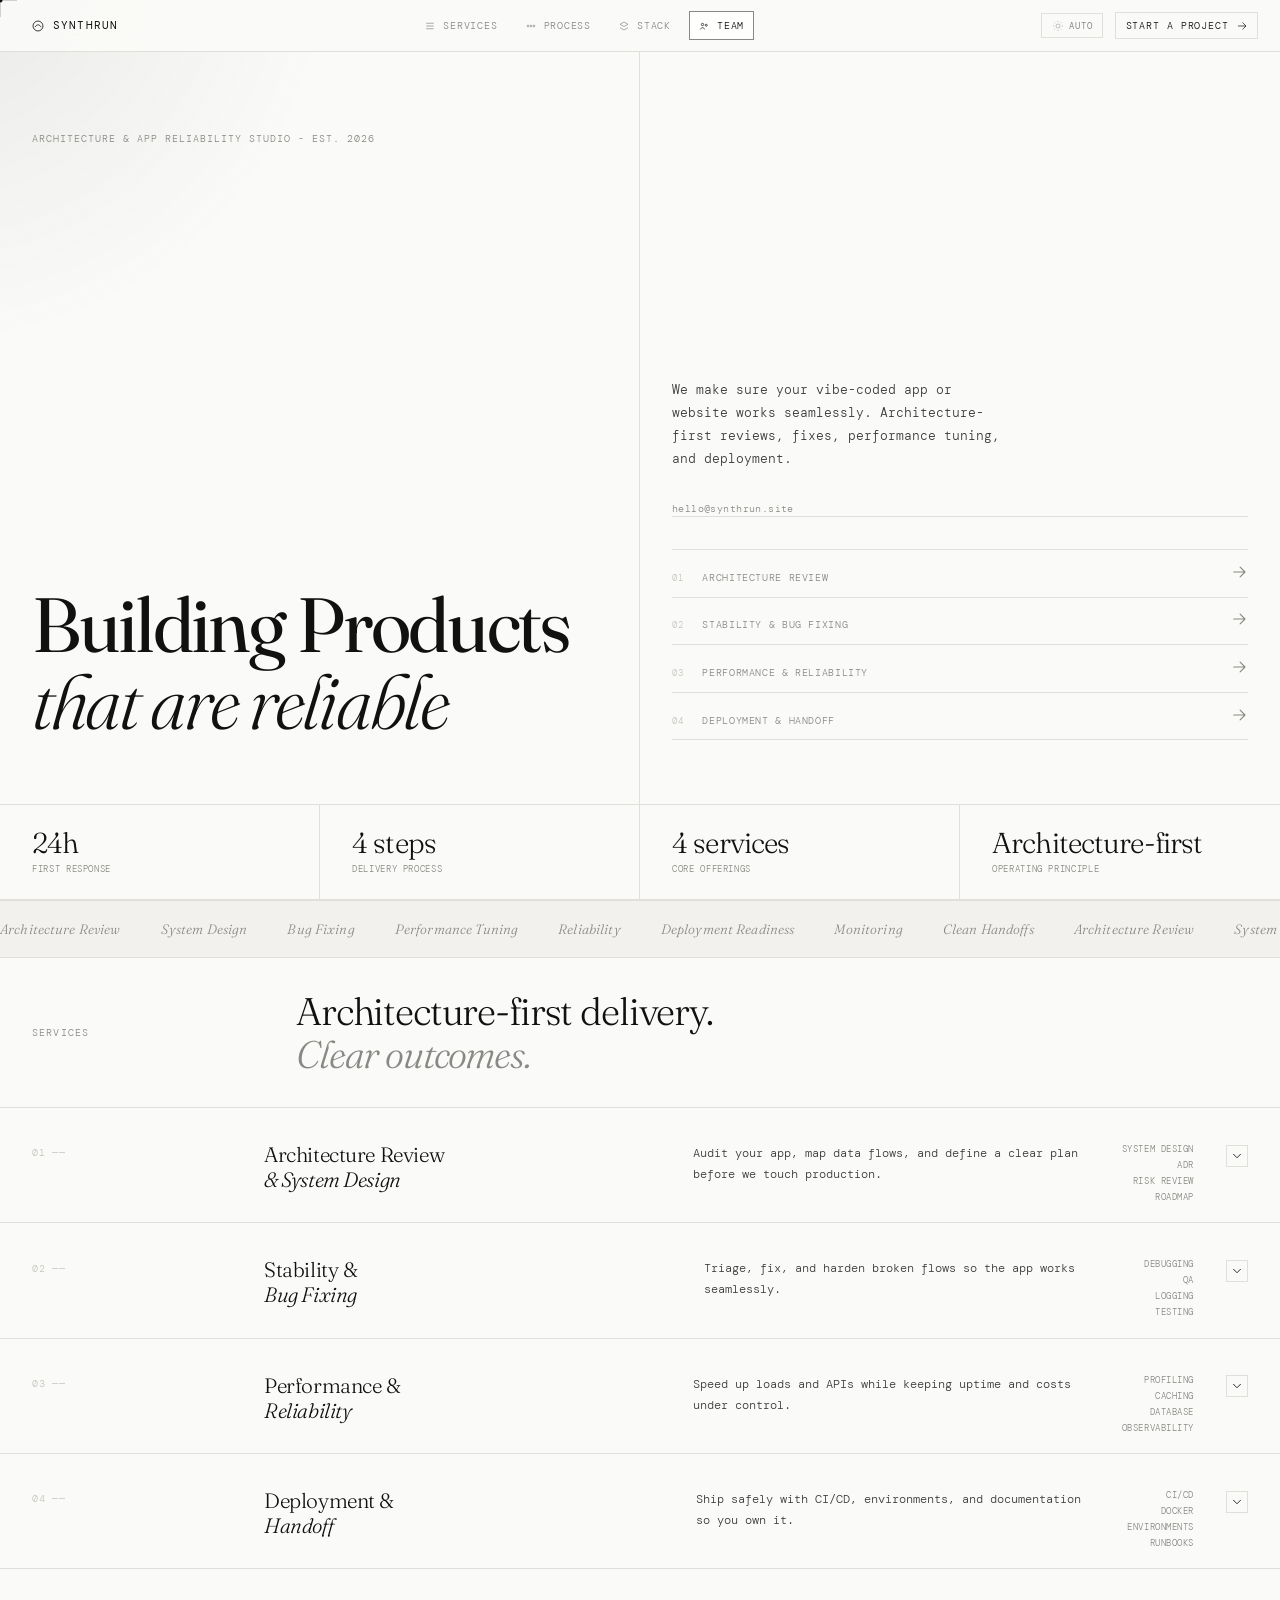
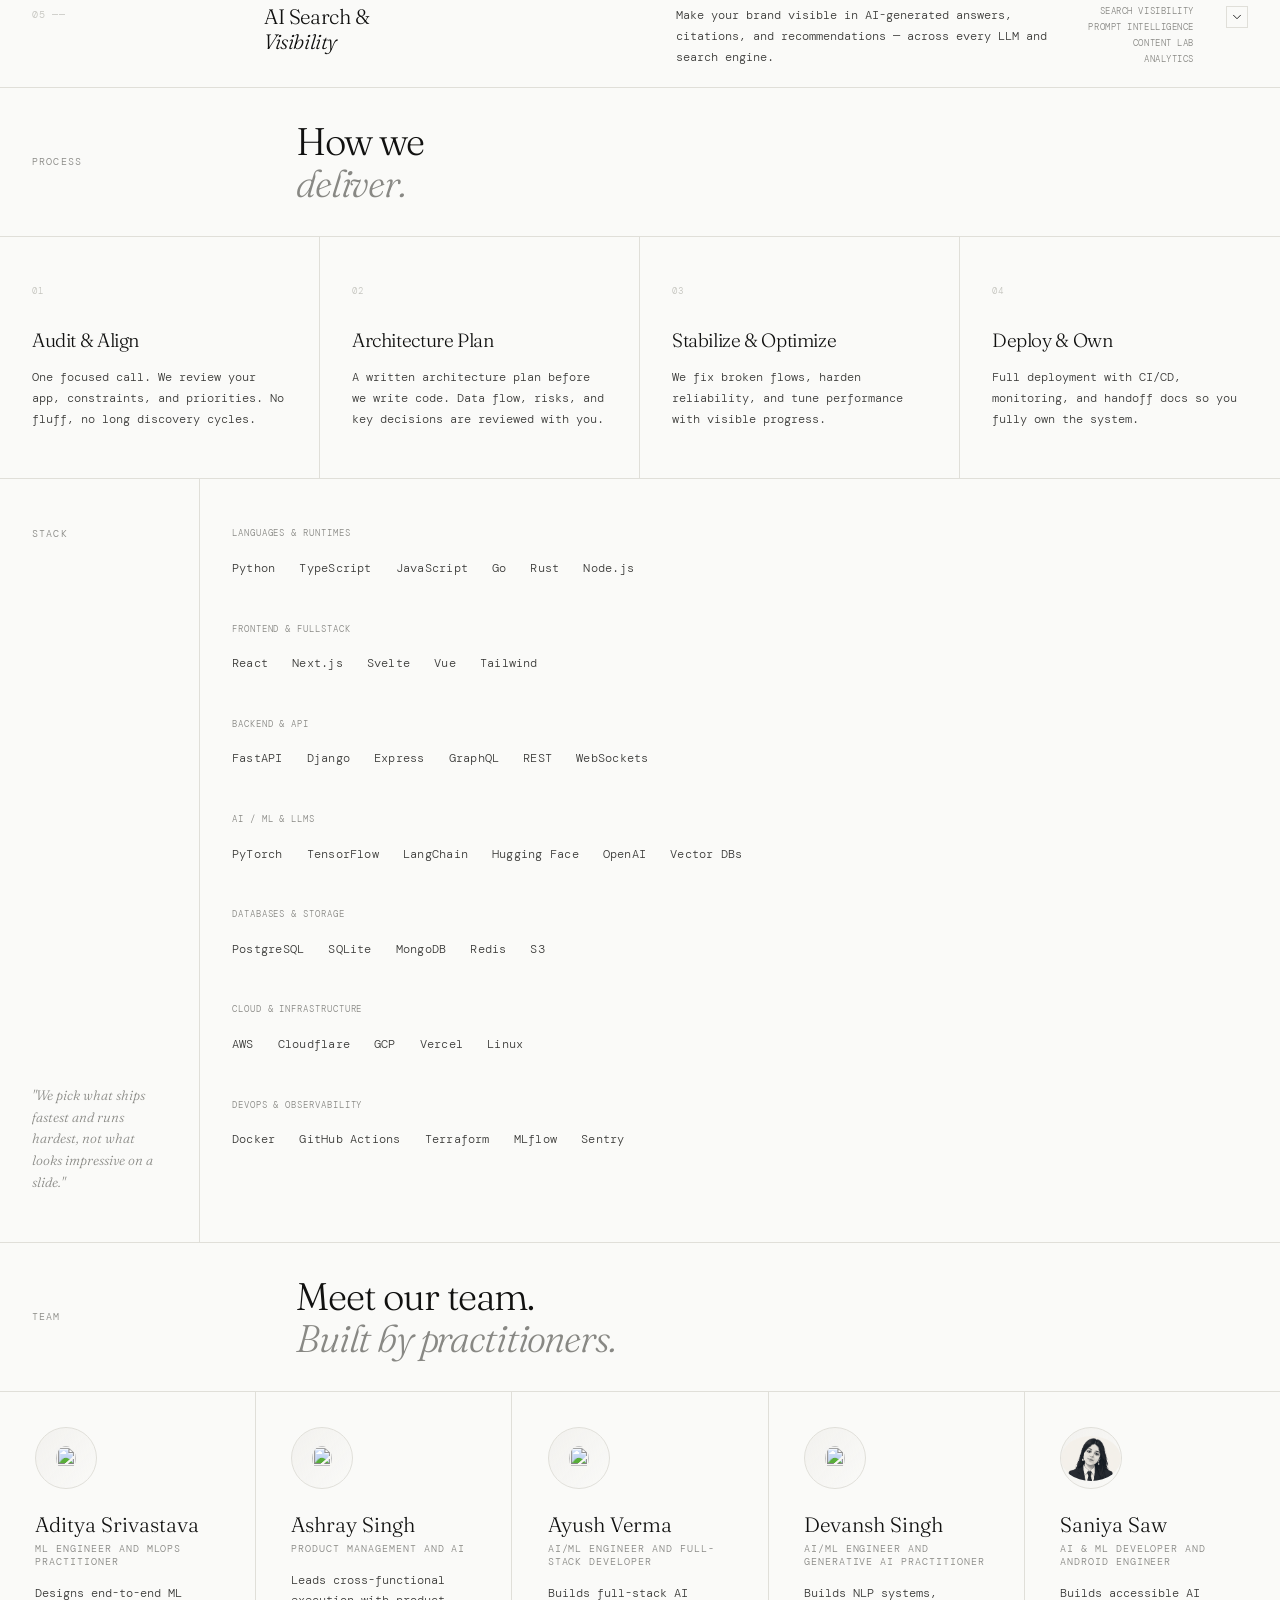
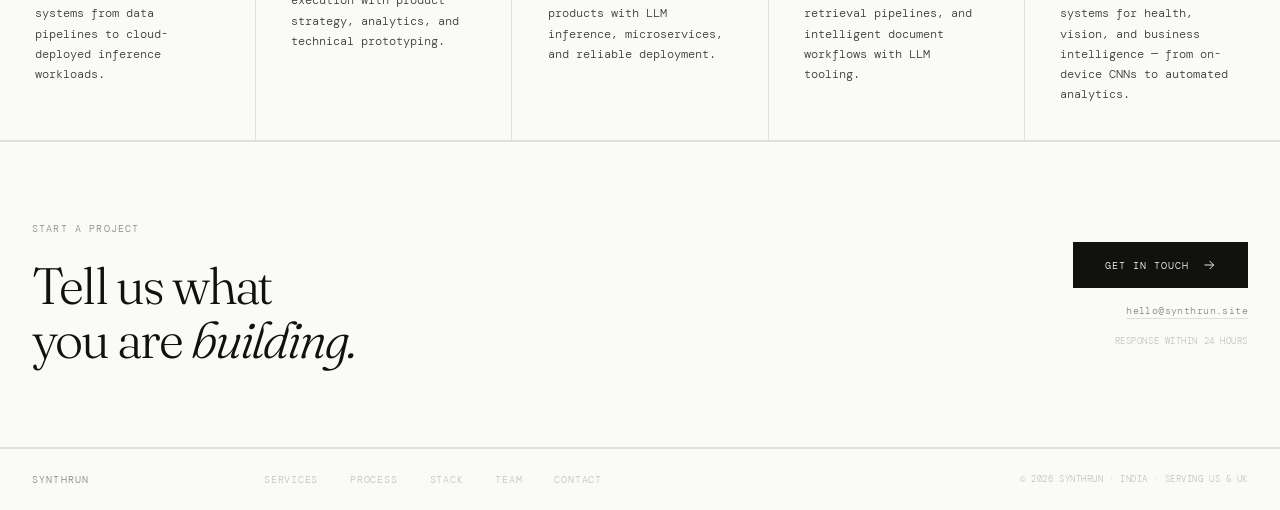
==== commit 93373c69: "Image loading optimisation" ====
--- a/index.html
+++ b/index.html
@@ -38,8 +38,18 @@
   }
   </script>
 <title>Synthrun — Architecture for Vibe-Coded Apps</title>
-<link rel="preconnect" href="https://fonts.googleapis.com">
-<link href="https://fonts.googleapis.com/css2?family=Neue+Haas+Grotesk+Display+Pro:wght@400;500&family=Editorial+New:ital,wght@0,400;1,400&family=EB+Garamond:ital,wght@0,400;0,500;1,400&family=Instrument+Serif:ital@0;1&family=Fraunces:ital,opsz,wght@0,9..144,300;0,9..144,400;1,9..144,300;1,9..144,400&family=DM+Mono:wght@300;400;500&display=swap" rel="stylesheet">
+  <link rel="preconnect" href="https://fonts.googleapis.com">
+  <link href="https://fonts.googleapis.com/css2?family=Neue+Haas+Grotesk+Display+Pro:wght@400;500&family=Editorial+New:ital,wght@0,400;1,400&family=EB+Garamond:ital,wght@0,400;0,500;1,400&family=Instrument+Serif:ital@0;1&family=Fraunces:ital,opsz,wght@0,9..144,300;0,9..144,400;1,9..144,300;1,9..144,400&family=DM+Mono:wght@300;400;500&display=swap" rel="stylesheet">
+  <link rel="preload" href="pfps/aditya/aditya_light.png" as="image" media="(prefers-color-scheme: light)">
+  <link rel="preload" href="pfps/aditya/aditya_dark.png" as="image" media="(prefers-color-scheme: dark)">
+  <link rel="preload" href="pfps/ashray/ashray_light.png" as="image" media="(prefers-color-scheme: light)">
+  <link rel="preload" href="pfps/ashray/ashray_dark.png" as="image" media="(prefers-color-scheme: dark)">
+  <link rel="preload" href="pfps/ayush/ayush_light.png" as="image" media="(prefers-color-scheme: light)">
+  <link rel="preload" href="pfps/ayush/ayush_dark.png" as="image" media="(prefers-color-scheme: dark)">
+  <link rel="preload" href="pfps/devansh/devansh_light.png" as="image" media="(prefers-color-scheme: light)">
+  <link rel="preload" href="pfps/devansh/devansh_dark.png" as="image" media="(prefers-color-scheme: dark)">
+  <link rel="preload" href="pfps/saniya/saniya_light.png" as="image" media="(prefers-color-scheme: light)">
+  <link rel="preload" href="pfps/saniya/saniya_dark.png" as="image" media="(prefers-color-scheme: dark)">
 
 <style>
 *, *::before, *::after { box-sizing: border-box; margin: 0; padding: 0; }
@@ -2315,7 +2325,10 @@
         <div class="team-card-inner">
           <div class="team-summary">
             <div class="team-avatar" aria-hidden="true">
-              <img class="team-avatar-img" src="pfps/aditya/aditya_light.png" data-light="pfps/aditya/aditya_light.png" data-dark="pfps/aditya/aditya_dark.png" alt="" loading="lazy" decoding="async">
+              <picture>
+                <source srcset="pfps/aditya/aditya_dark.png" media="(prefers-color-scheme: dark)">
+                <img class="team-avatar-img" src="pfps/aditya/aditya_light.png" alt="" decoding="async">
+              </picture>
             </div>
             <h3 class="team-name">Aditya Srivastava</h3>
             <p class="team-role">ML Engineer and MLOps Practitioner</p>
@@ -2338,7 +2351,10 @@
         <div class="team-card-inner">
           <div class="team-summary">
             <div class="team-avatar" aria-hidden="true">
-              <img class="team-avatar-img" src="pfps/ashray/ashray_light.png" data-light="pfps/ashray/ashray_light.png" data-dark="pfps/ashray/ashray_dark.png" alt="" loading="lazy" decoding="async">
+              <picture>
+                <source srcset="pfps/ashray/ashray_dark.png" media="(prefers-color-scheme: dark)">
+                <img class="team-avatar-img" src="pfps/ashray/ashray_light.png" alt="" decoding="async">
+              </picture>
             </div>
             <h3 class="team-name">Ashray Singh</h3>
             <p class="team-role">Product Management and AI</p>
@@ -2361,7 +2377,10 @@
         <div class="team-card-inner">
           <div class="team-summary">
             <div class="team-avatar" aria-hidden="true">
-              <img class="team-avatar-img" src="pfps/ayush/ayush_light.png" data-light="pfps/ayush/ayush_light.png" data-dark="pfps/ayush/ayush_dark.png" alt="" loading="lazy" decoding="async">
+              <picture>
+                <source srcset="pfps/ayush/ayush_dark.png" media="(prefers-color-scheme: dark)">
+                <img class="team-avatar-img" src="pfps/ayush/ayush_light.png" alt="" decoding="async">
+              </picture>
             </div>
             <h3 class="team-name">Ayush Verma</h3>
             <p class="team-role">AI/ML Engineer and Full-Stack Developer</p>
@@ -2384,7 +2403,10 @@
         <div class="team-card-inner">
           <div class="team-summary">
             <div class="team-avatar" aria-hidden="true">
-              <img class="team-avatar-img" src="pfps/devansh/devansh_light.png" data-light="pfps/devansh/devansh_light.png" data-dark="pfps/devansh/devansh_dark.png" alt="" loading="lazy" decoding="async">
+              <picture>
+                <source srcset="pfps/devansh/devansh_dark.png" media="(prefers-color-scheme: dark)">
+                <img class="team-avatar-img" src="pfps/devansh/devansh_light.png" alt="" decoding="async">
+              </picture>
             </div>
             <h3 class="team-name">Devansh Singh</h3>
             <p class="team-role">AI/ML Engineer and Generative AI Practitioner</p>
@@ -2407,7 +2429,10 @@
         <div class="team-card-inner">
           <div class="team-summary">
             <div class="team-avatar" aria-hidden="true">
-              <img class="team-avatar-img" src="pfps/saniya/saniya_light.png" data-light="pfps/saniya/saniya_light.png" data-dark="pfps/saniya/saniya_dark.png" alt="" loading="lazy" decoding="async">
+              <picture>
+                <source srcset="pfps/saniya/saniya_dark.png" media="(prefers-color-scheme: dark)">
+                <img class="team-avatar-img" src="pfps/saniya/saniya_light.png" alt="" decoding="async">
+              </picture>
             </div>
             <h3 class="team-name">Saniya Saw</h3>
             <p class="team-role">AI &amp; ML Developer and Android Engineer</p>
@@ -2470,27 +2495,6 @@
   const themeLabel = document.getElementById('themeLabel');
   const progress = document.getElementById('progress');
   const toTop = document.getElementById('toTop');
-  const teamAvatarImages = Array.from(document.querySelectorAll('.team-avatar-img'));
-  const themeMedia = window.matchMedia('(prefers-color-scheme: dark)');
-
-  function getResolvedTheme(theme) {
-    if (theme === 'auto') return themeMedia.matches ? 'dark' : 'light';
-    return theme;
-  }
-
-  function updateTeamAvatars() {
-    const currentTheme = localStorage.getItem('synthrun-theme') || 'auto';
-    const resolvedTheme = getResolvedTheme(currentTheme);
-    teamAvatarImages.forEach((img) => {
-      const lightSrc = img.dataset.light;
-      const darkSrc = img.dataset.dark;
-      const nextSrc = resolvedTheme === 'dark' ? darkSrc : lightSrc;
-      if (nextSrc && img.getAttribute('src') !== nextSrc) {
-        img.setAttribute('src', nextSrc);
-      }
-    });
-  }
-
   function setTheme(theme) {
     if (theme === 'auto') {
       document.body.removeAttribute('data-theme');
@@ -2500,7 +2504,6 @@
       themeLabel.textContent = theme.charAt(0).toUpperCase() + theme.slice(1);
     }
     localStorage.setItem('synthrun-theme', theme);
-    updateTeamAvatars();
   }
 
   const savedTheme = localStorage.getItem('synthrun-theme') || 'auto';
@@ -2515,20 +2518,6 @@
   themeBtn.addEventListener('click', () => {
     cycleTheme();
   });
-
-  if (typeof themeMedia.addEventListener === 'function') {
-    themeMedia.addEventListener('change', () => {
-      if ((localStorage.getItem('synthrun-theme') || 'auto') === 'auto') {
-        updateTeamAvatars();
-      }
-    });
-  } else if (typeof themeMedia.addListener === 'function') {
-    themeMedia.addListener(() => {
-      if ((localStorage.getItem('synthrun-theme') || 'auto') === 'auto') {
-        updateTeamAvatars();
-      }
-    });
-  }
 
   document.addEventListener('keydown', (event) => {
     if (event.defaultPrevented) return;
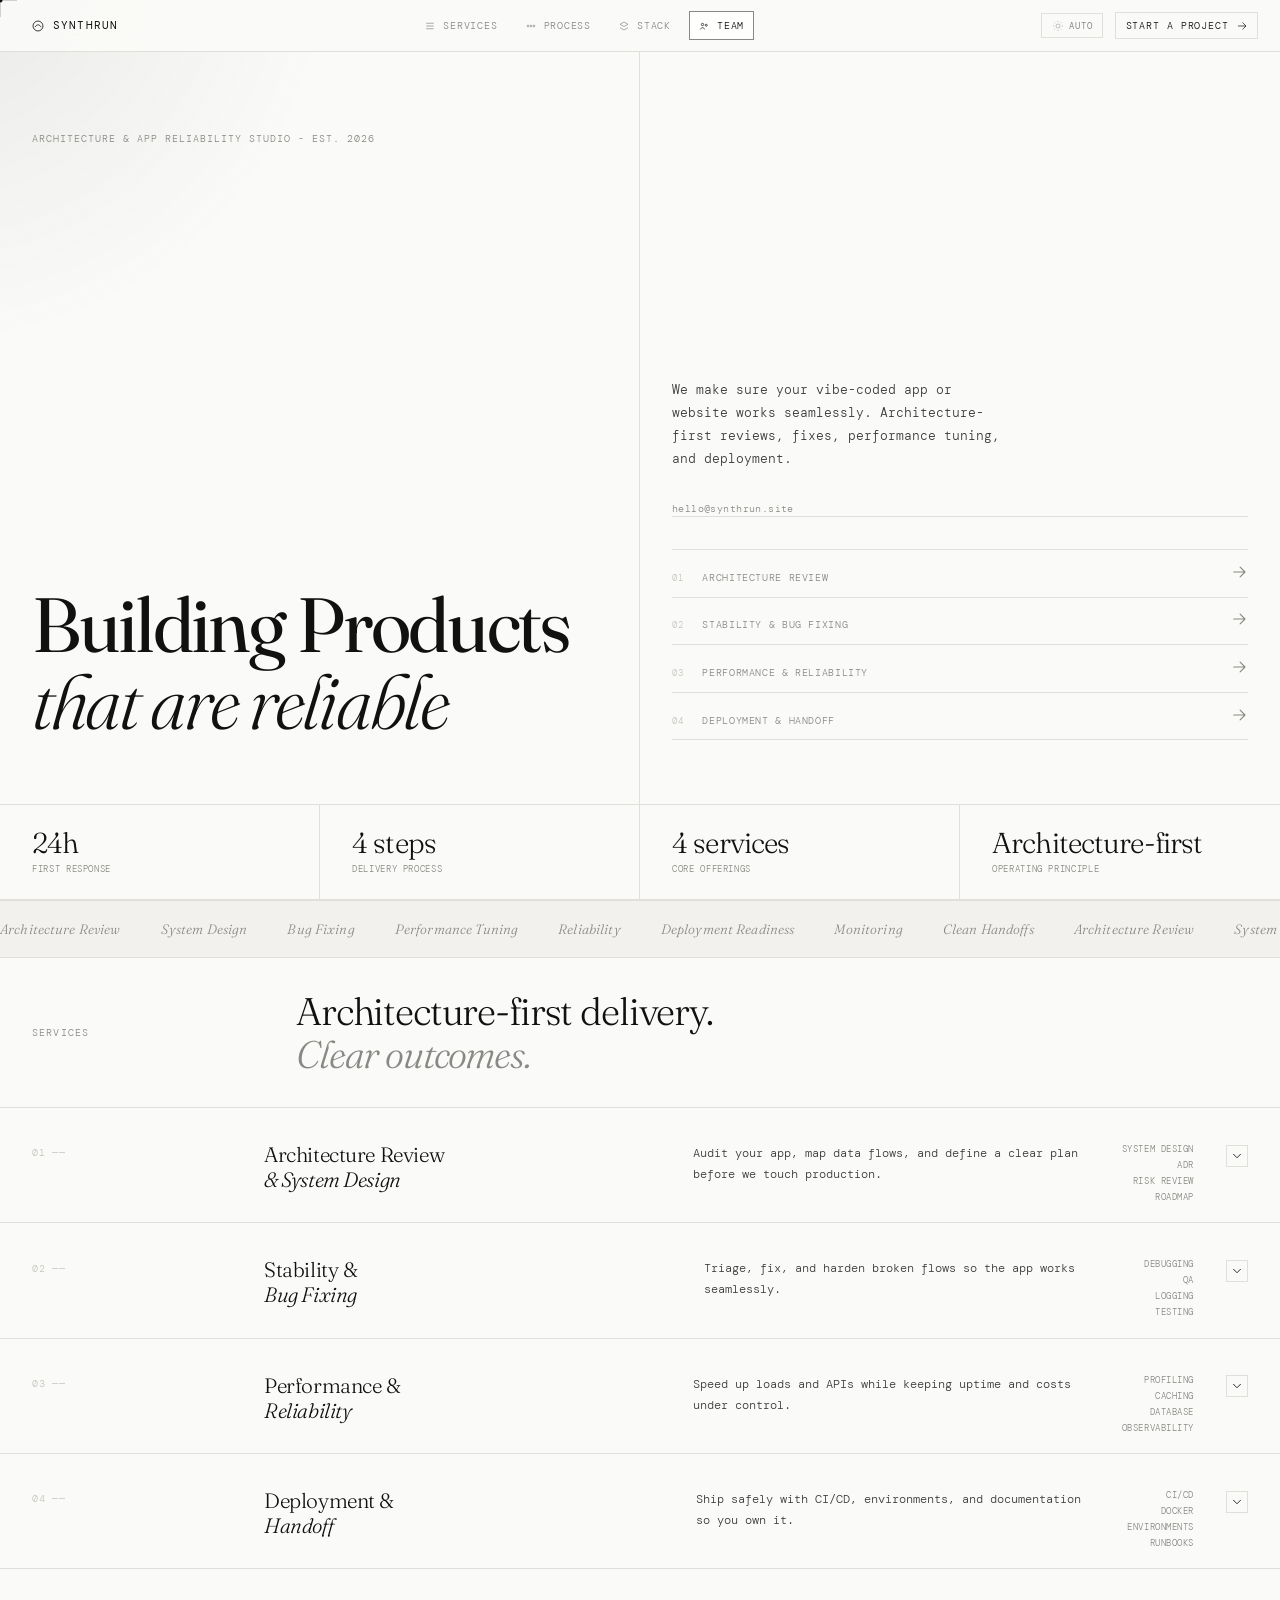
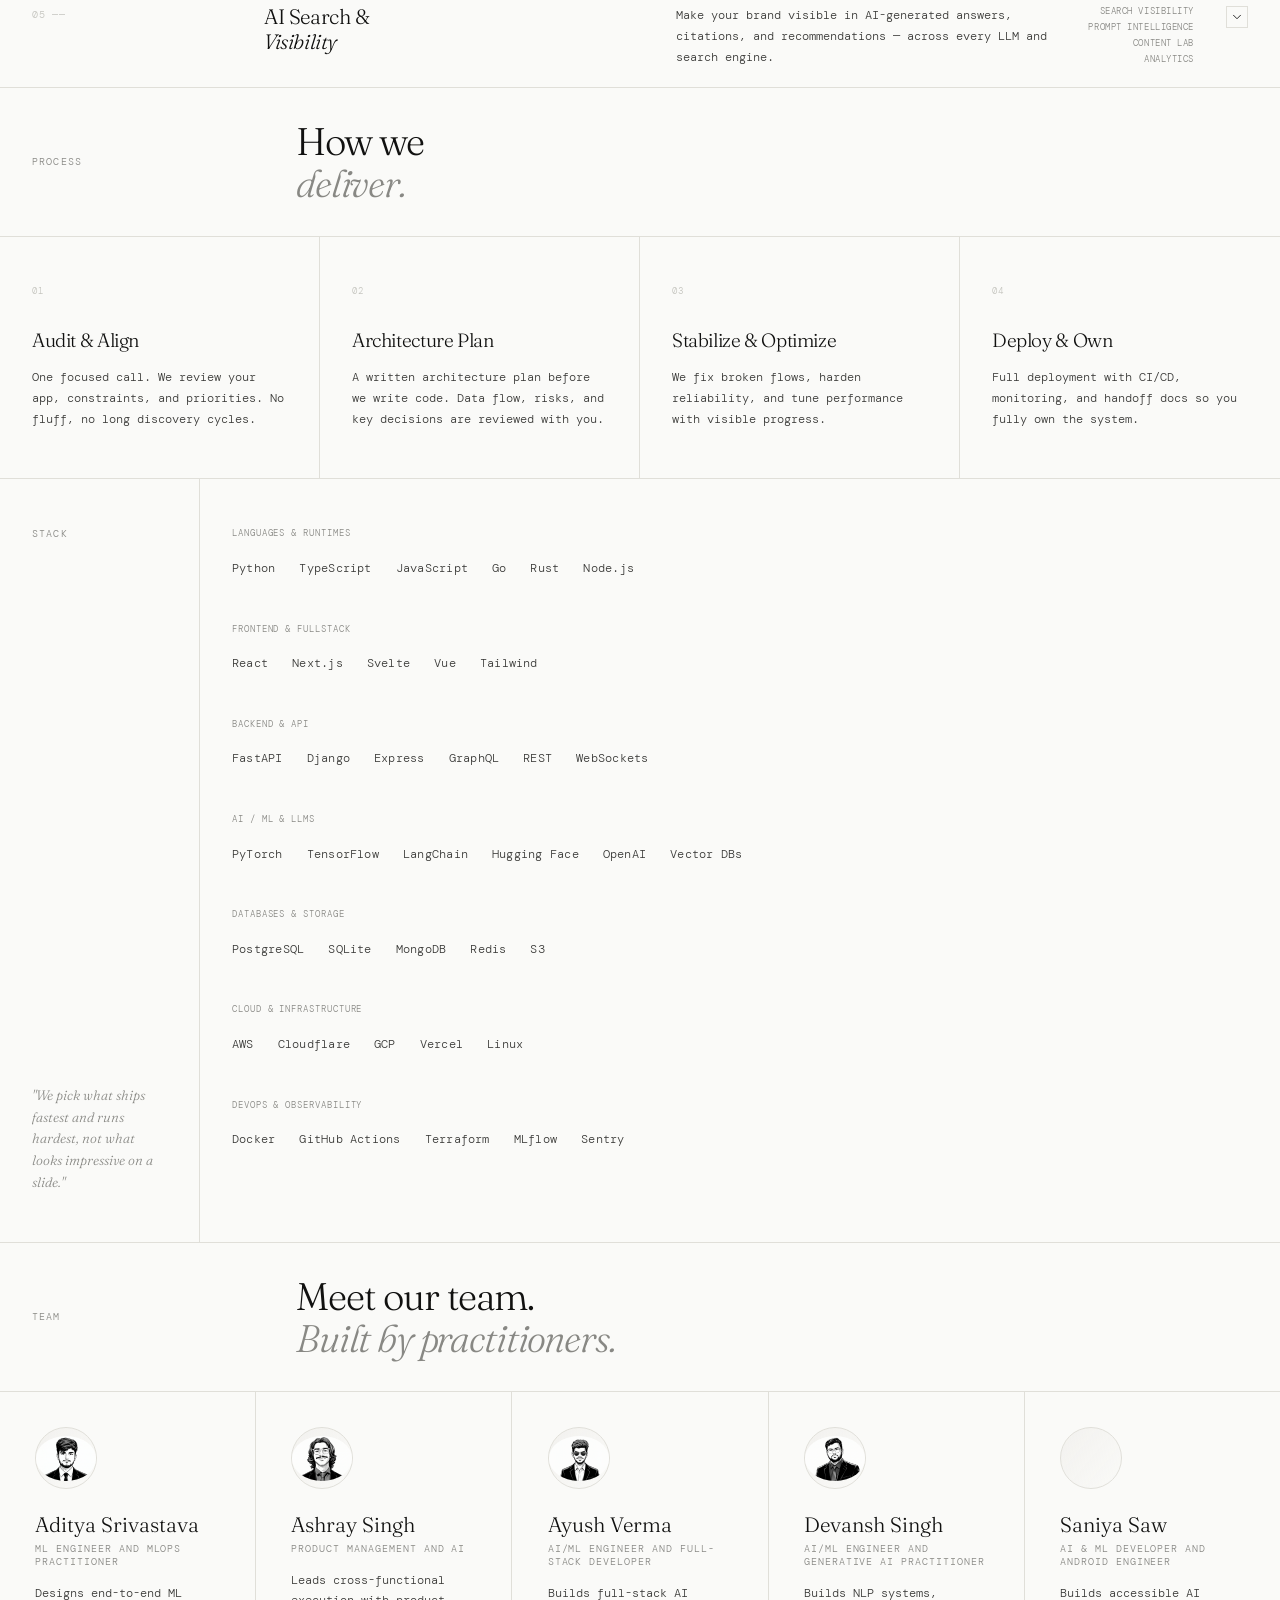
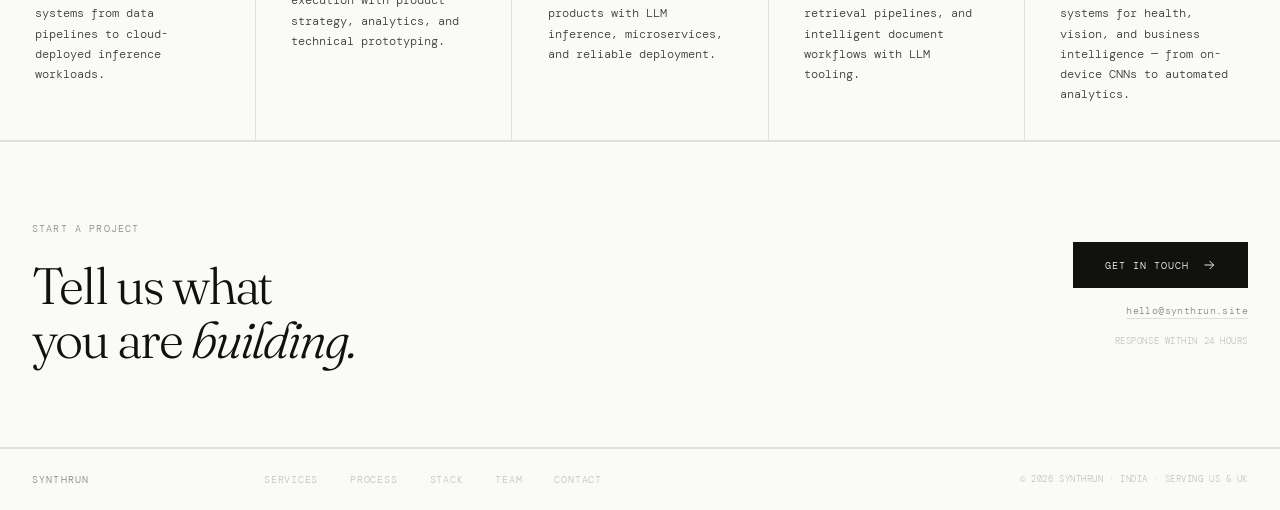
==== commit e708f7b1: "remove loader delay - hide on DOMContentLoaded instead of window.load+500ms" ====
--- a/index.html
+++ b/index.html
@@ -2543,10 +2543,12 @@
     window.scrollTo({ top, behavior });
   }
 
+  document.addEventListener('DOMContentLoaded', () => {
+    loader.classList.add('hidden');
+  });
   window.addEventListener('load', () => {
-    setTimeout(() => loader.classList.add('hidden'), 500);
     if (window.location.hash) {
-      setTimeout(() => scrollToHashTarget(window.location.hash, 'auto'), 10);
+      scrollToHashTarget(window.location.hash, 'auto');
     }
   });
 
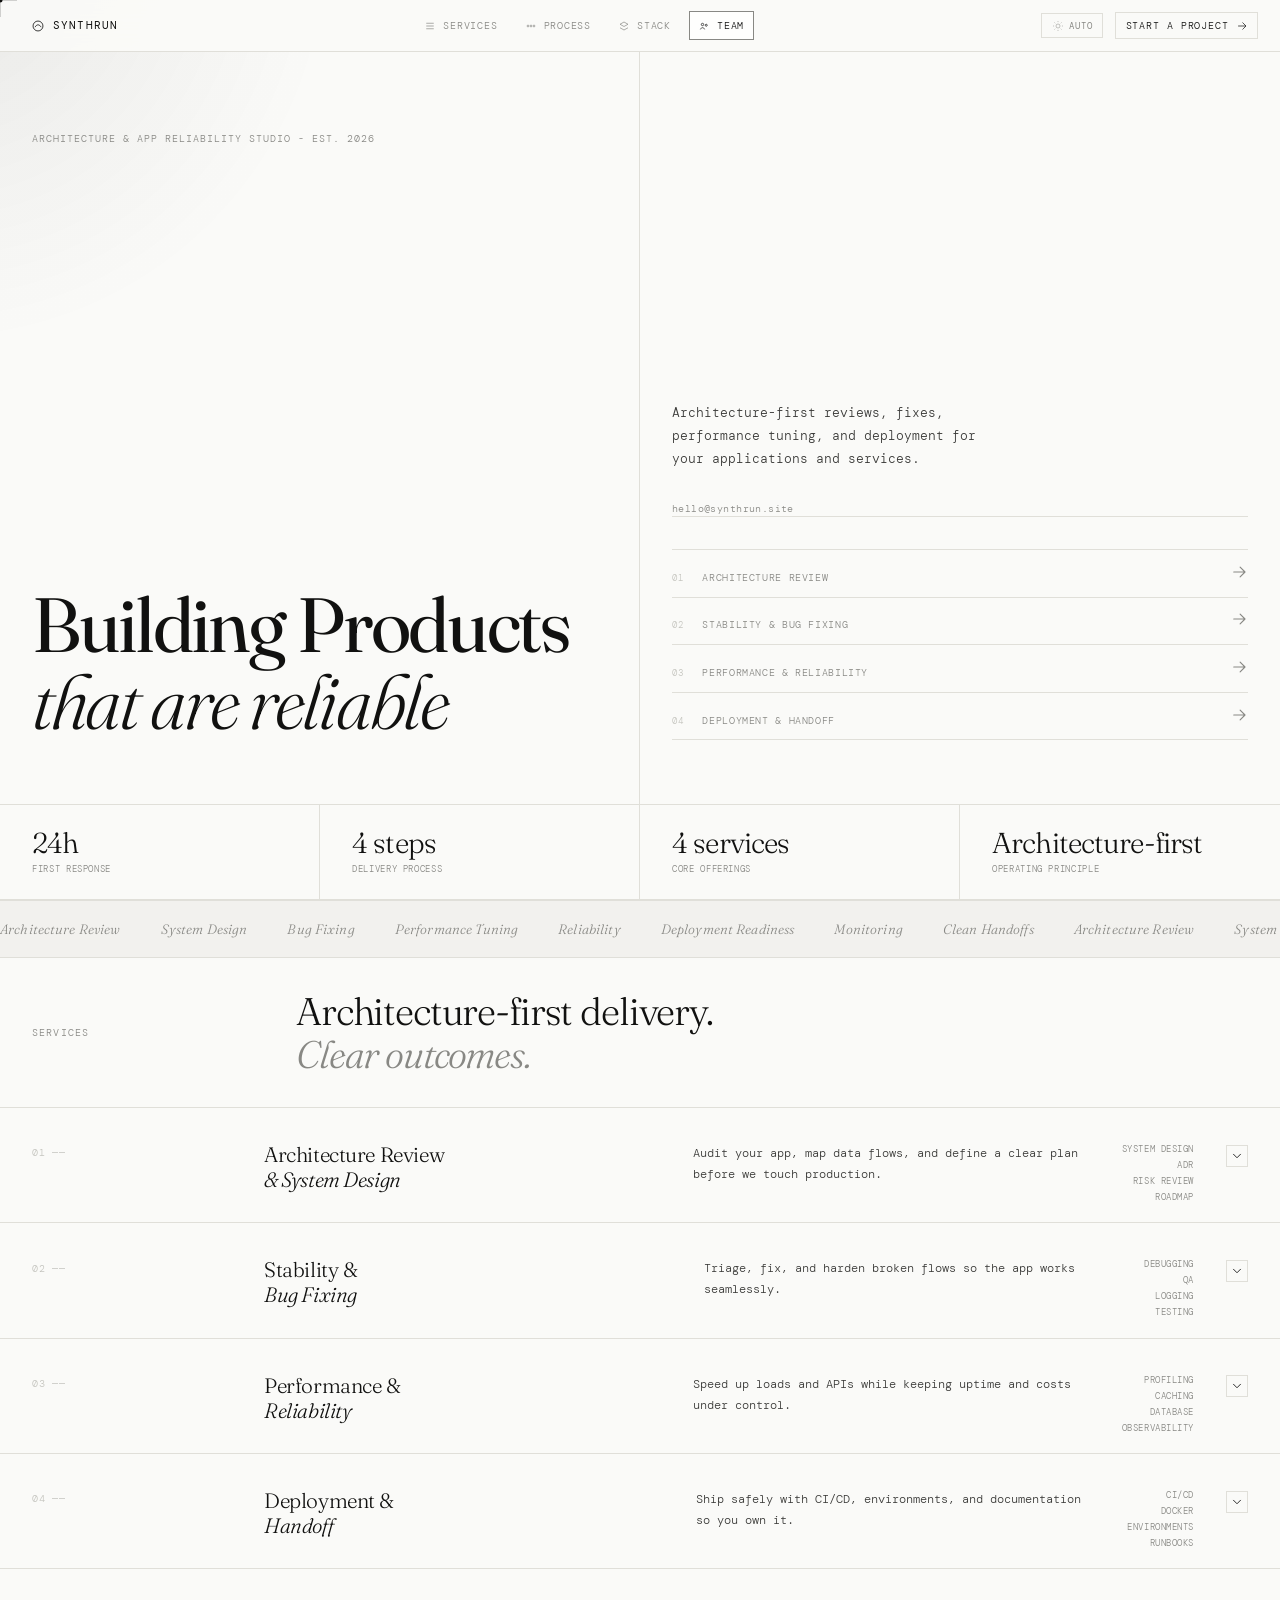
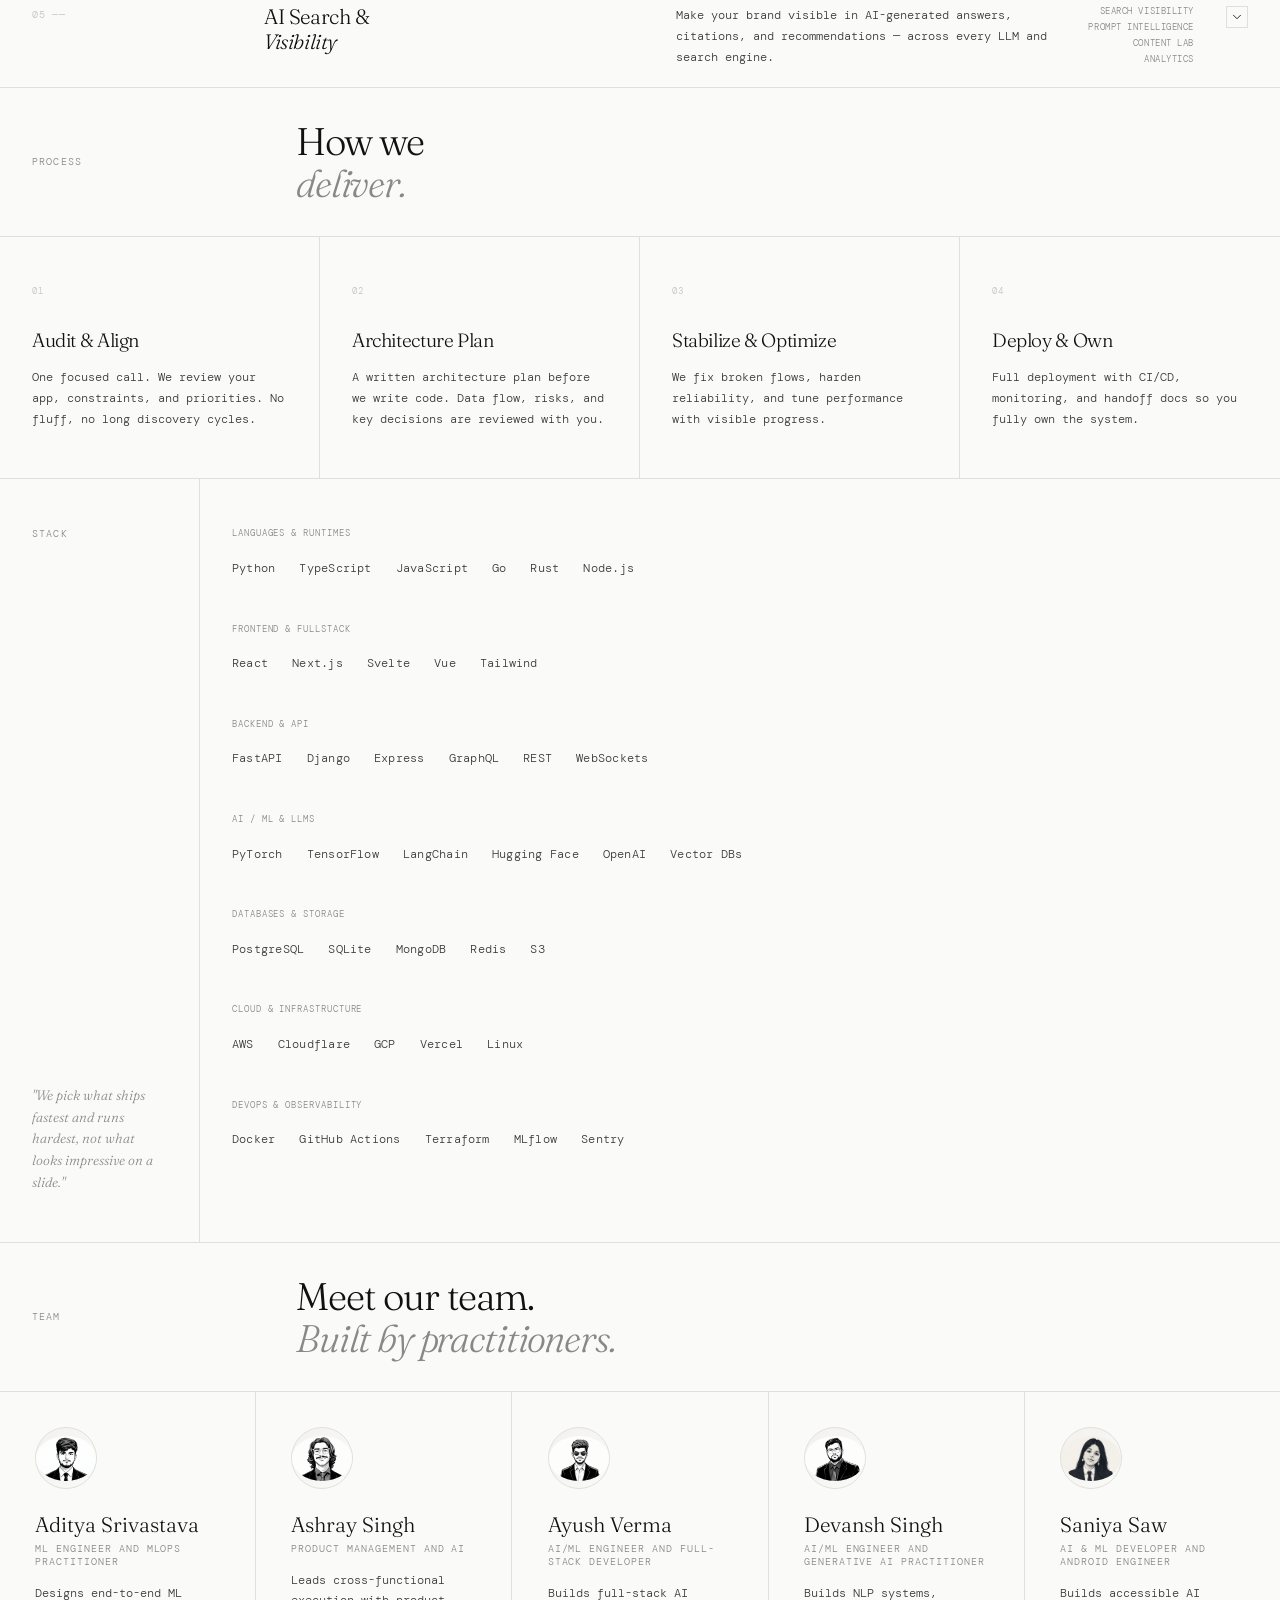
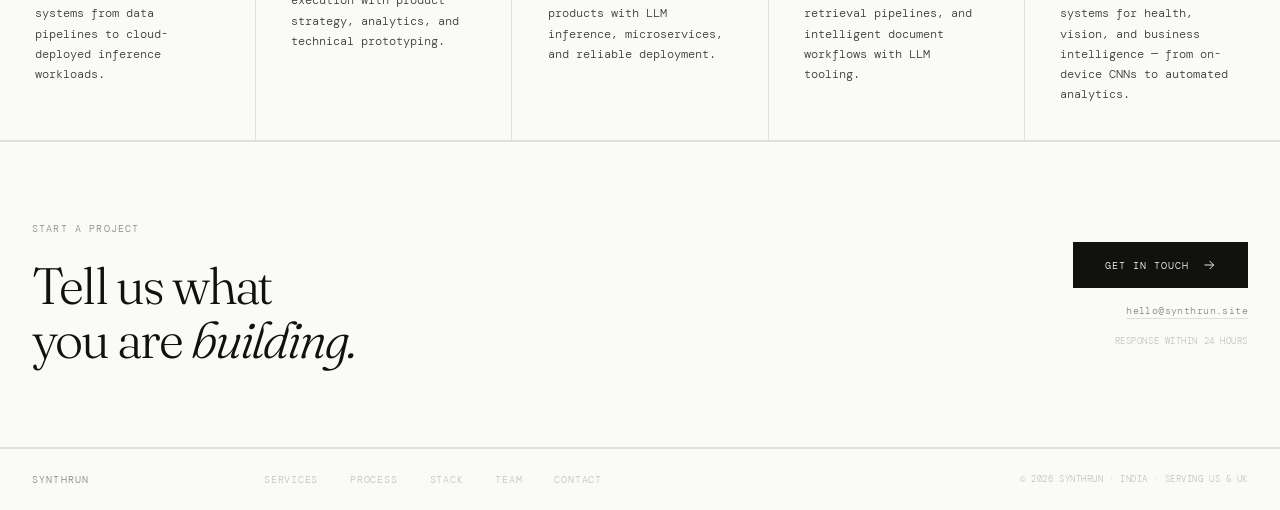
==== commit 1353df12: "Mobile Optimisation" ====
--- a/index.html
+++ b/index.html
@@ -480,6 +480,7 @@
   color: var(--ink2);
   max-width: 340px;
   font-weight: 300;
+  margin-top: 12px;
 }
 .hero-desc strong {
   color: var(--ink);
@@ -1499,9 +1500,54 @@
   .footer-logo {
     cursor: pointer;
   }
-  .hero-main,
-  .hero-bottom,
-  .process-grid,
+  .hero-eyebrow { display: none; }
+  .hero-right .cta-email { display: none; }
+  .hero-index { display: none; }
+  .hero {
+    grid-template-rows: 1fr auto;
+  }
+  .hero-main {
+    display: flex;
+    flex-direction: column;
+    justify-content: center;
+    border-bottom: none;
+  }
+  .hero-left {
+    flex: none;
+    border-bottom: none;
+    border-right: none;
+    justify-content: flex-start;
+  }
+  .hero-right {
+    flex: none;
+    justify-content: flex-start;
+    border-top: none;
+  }
+  .hero-desc {
+    max-width: none;
+  }
+  .hero-bottom {
+    display: flex;
+    flex-wrap: wrap;
+  }
+  .hero-stat {
+    flex: 1 1 50%;
+    border-bottom: 1px solid var(--rule);
+  }
+  .hero-stat:nth-last-child(-n+2) {
+    border-bottom: none;
+  }
+  .process-grid {
+    display: flex;
+    flex-wrap: wrap;
+  }
+  .proc-col {
+    flex: 1 1 50%;
+    border-bottom: 1px solid var(--rule);
+  }
+  .proc-col:nth-last-child(2) {
+    border-bottom: none;
+  }
   .team-grid {
     display: flex;
   }
@@ -1529,8 +1575,12 @@
   footer {
     border-right: none;
   }
-  .hero-left,
-  .hero-right,
+  .hero-left {
+    padding: 1.6rem 1rem 0.5rem;
+  }
+  .hero-right {
+    padding: 0 1rem 1.6rem;
+  }
   .hero-stat,
   .proc-col,
   .stack-label-col,
@@ -1596,6 +1646,88 @@
   }
   footer { gap: 1rem; }
   .to-top { cursor: pointer; }
+}
+
+@media (max-width: 640px) {
+  .hero-title {
+    font-size: clamp(2.2rem, 10vw, 3.5rem);
+  }
+  .proc-col {
+    flex: 1 1 100%;
+  }
+  .proc-col:nth-last-child(2) {
+    border-bottom: 1px solid var(--rule);
+  }
+  .proc-col:last-child {
+    border-bottom: none;
+  }
+  .stat-val {
+    font-size: 1.3rem;
+  }
+  .stat-label {
+    font-size: 0.52rem;
+  }
+  .section-h {
+    font-size: 1.4rem;
+  }
+  .svc-name {
+    font-size: 1.1rem;
+  }
+  .svc-row .svc-trigger {
+    grid-template-columns: 1fr;
+    gap: 0.55rem;
+  }
+  .svc-desc {
+    font-size: 0.7rem;
+  }
+  .cta-title {
+    font-size: 1.8rem;
+  }
+  .team-card {
+    min-width: 86vw;
+    max-width: 86vw;
+  }
+  .team-card.open {
+    min-width: 86vw;
+    max-width: 86vw;
+  }
+  .hero-left {
+    padding: 1.1rem 0.85rem 0.3rem;
+  }
+  .hero-right {
+    padding: 0 0.85rem 1.1rem;
+  }
+  .hero-stat,
+  .proc-col,
+  .stack-label-col,
+  .stack-content,
+  .section-header,
+  .svc-trigger,
+  .svc-cards,
+  .svc-card,
+  .cta-block,
+  footer {
+    padding: 1.1rem 0.85rem;
+  }
+  .team-summary {
+    padding: 1.1rem 0.85rem;
+  }
+  .team-details {
+    padding: 1.1rem 0.85rem 1.1rem 0;
+  }
+  .cta-block {
+    gap: 2rem;
+  }
+  footer {
+    gap: 0.75rem;
+  }
+  .stack-items {
+    gap: 0.2rem;
+  }
+  .stack-item {
+    margin-right: 0.8rem;
+    font-size: 0.68rem;
+  }
 }
 
 @media (prefers-reduced-motion: reduce) {
@@ -1678,7 +1810,7 @@
       </div>
       <div class="hero-right">
         <p class="hero-desc">
-          We make sure your vibe-coded app or website works seamlessly. Architecture-first reviews, fixes, performance tuning, and deployment.
+          Architecture-first reviews, fixes, performance tuning, and deployment for your applications and services.
         </p>
         <a href="mailto:hello@synthrun.site" class="cta-email interactive">hello@synthrun.site</a>
         <div class="hero-index">
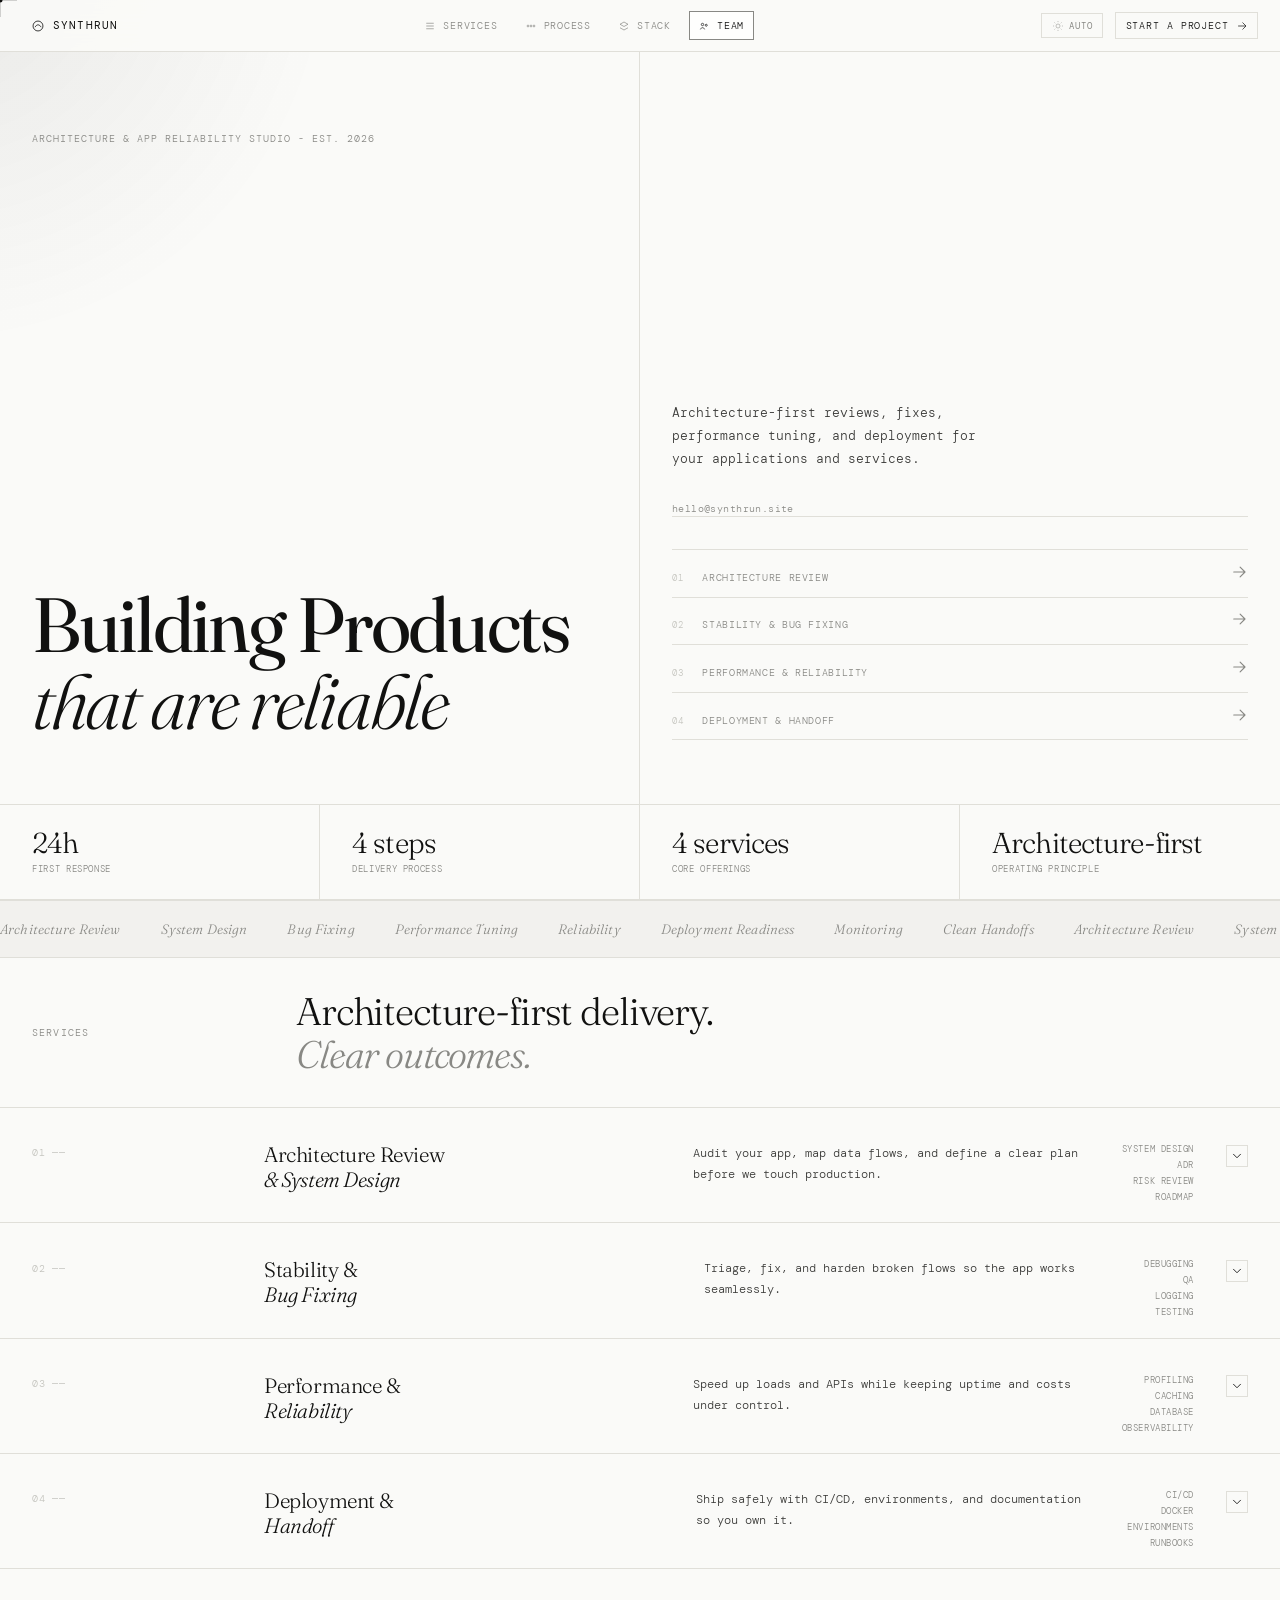
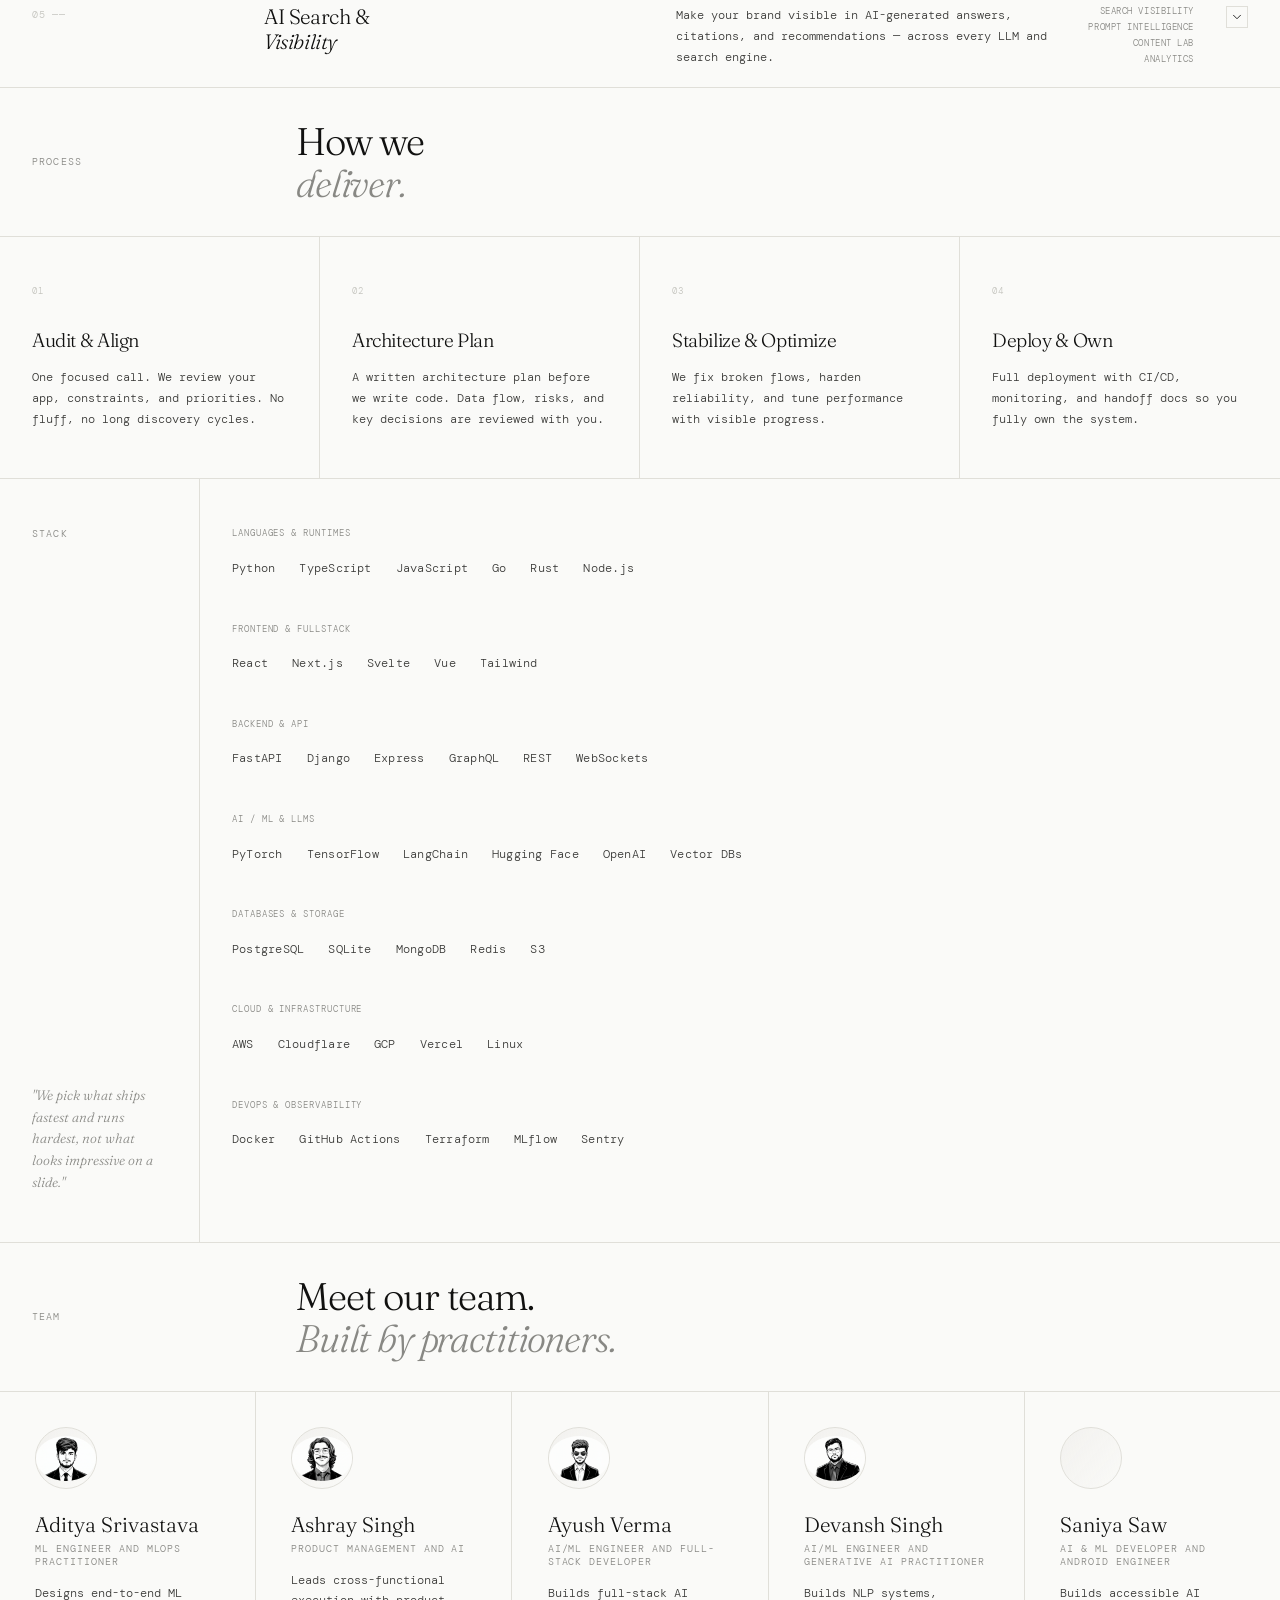
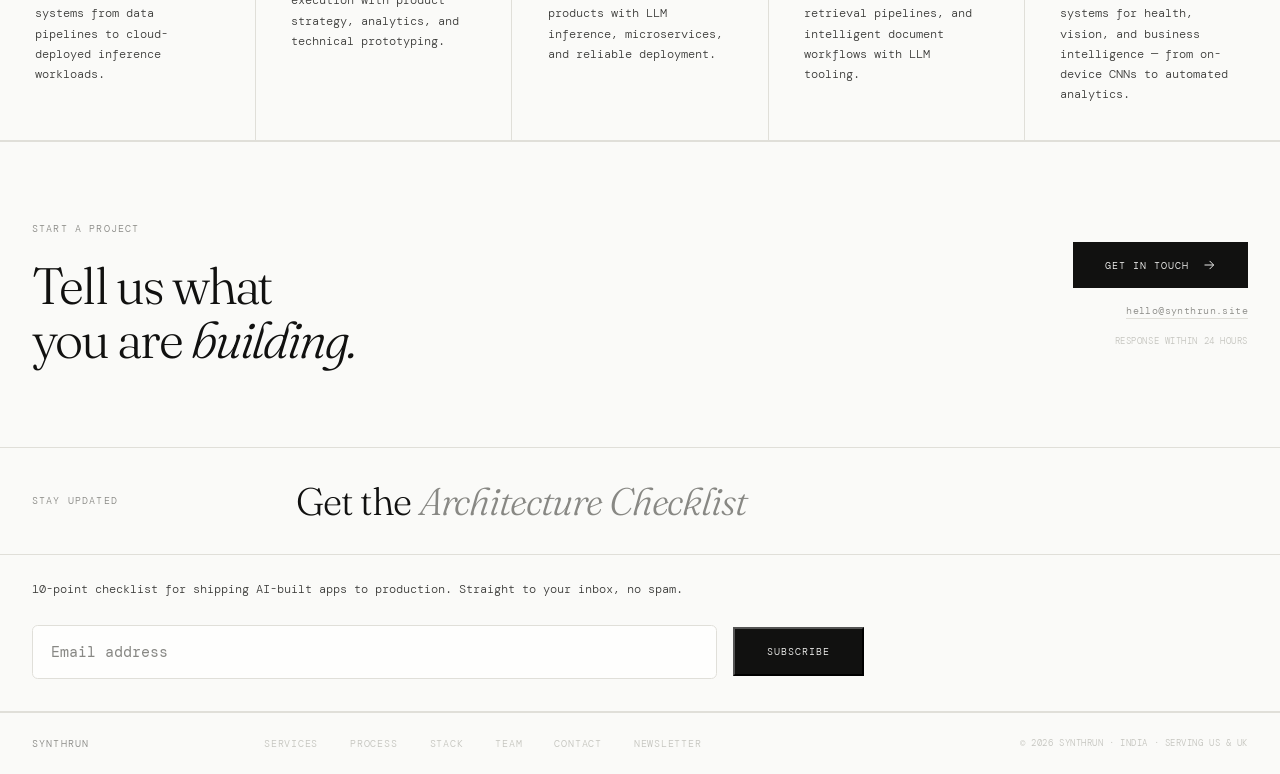
==== commit b3e436a0: "Add email capture form with Brevo integration" ====
--- a/index.html
+++ b/index.html
@@ -588,6 +588,41 @@
 .section-h em {
   font-style: italic;
   color: var(--ink3);
+}
+.section-copy {
+  padding: 0 2rem 2rem;
+}
+.newsletter-copy {
+  max-width: 42rem;
+  margin-top: 1.5rem;
+  font-size: 0.75rem;
+  line-height: 1.8;
+  color: var(--ink2);
+}
+.newsletter-form {
+  display: grid;
+  grid-template-columns: minmax(0, 1fr) auto;
+  gap: 1rem;
+  align-items: center;
+  margin-top: 1.5rem;
+  max-width: 52rem;
+}
+.newsletter-form input[type="email"] {
+  width: 100%;
+  min-width: 0;
+  padding: 1rem 1.15rem;
+  border: 1px solid var(--rule);
+  border-radius: 0.35rem;
+  background: var(--surface);
+  color: var(--ink);
+  font-family: 'DM Mono', monospace;
+  font-size: 0.95rem;
+}
+.newsletter-form input[type="email"]::placeholder {
+  color: var(--ink3);
+}
+.newsletter-form input[type="email"]:focus {
+  outline: 1px solid var(--ink3);
 }
 
 /* SERVICES TABLE */
@@ -2604,6 +2639,22 @@
       </div>
     </div>
   </section>
+
+  <section class="section" id="newsletter">
+    <div class="section-header reveal">
+      <span class="section-label">Stay Updated</span>
+      <h2 class="section-h">Get the <em>Architecture Checklist</em></h2>
+    </div>
+    <div class="section-copy">
+      <p class="newsletter-copy">10-point checklist for shipping AI-built apps to production. Straight to your inbox, no spam.</p>
+      <form class="newsletter-form" action="FORM_ACTION_URL" method="POST" target="_blank">
+        <input type="email" name="EMAIL" required placeholder="Email address">
+        <input type="hidden" name="isEmailAddress" value="true">
+        <input type="hidden" name="locale" value="en">
+        <button type="submit" class="cta-btn interactive">Subscribe</button>
+      </form>
+    </div>
+  </section>
 </main>
 
 <footer>
@@ -2614,6 +2665,7 @@
     <a href="#stack" class="interactive">Stack</a>
     <a href="#team" class="interactive">Team</a>
     <a href="#contact" class="interactive">Contact</a>
+    <a href="#newsletter" class="interactive">Newsletter</a>
   </div>
   <span class="footer-copy">© 2026 Synthrun · India · Serving US & UK</span>
 </footer>
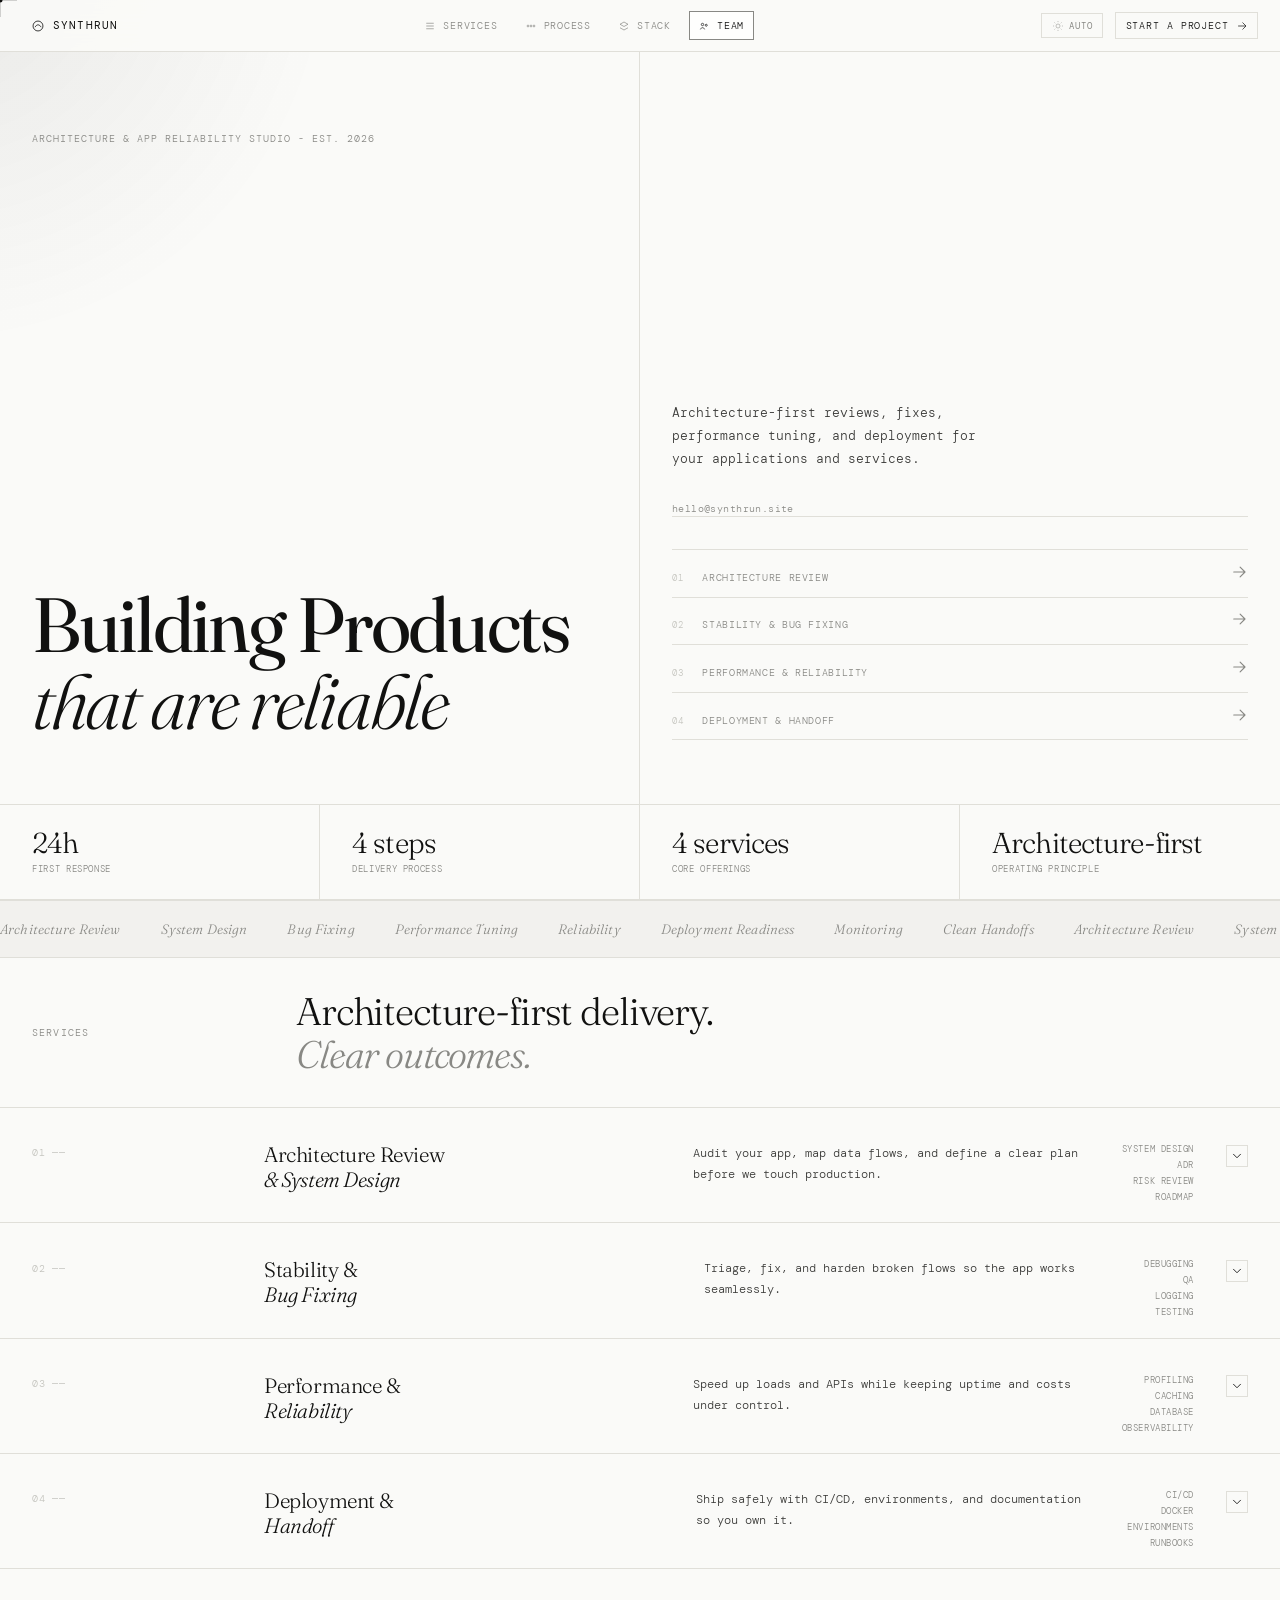
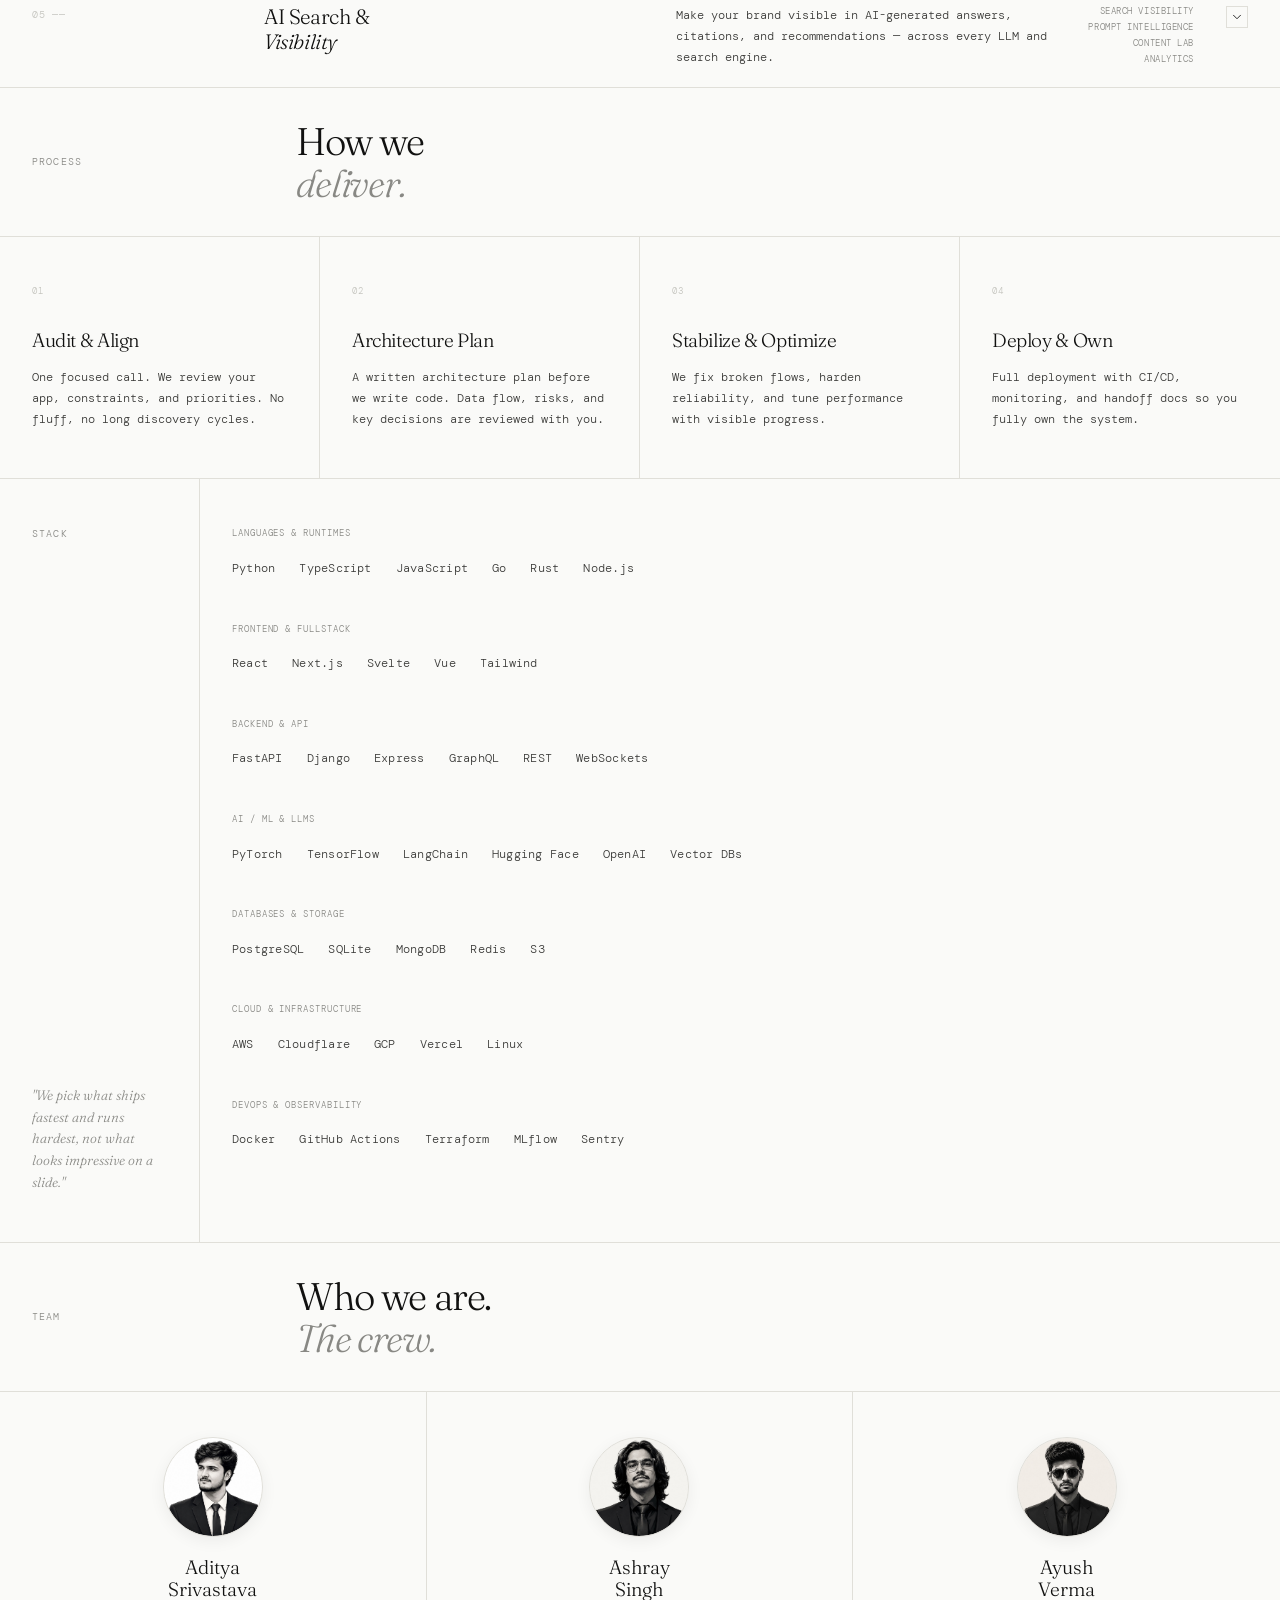
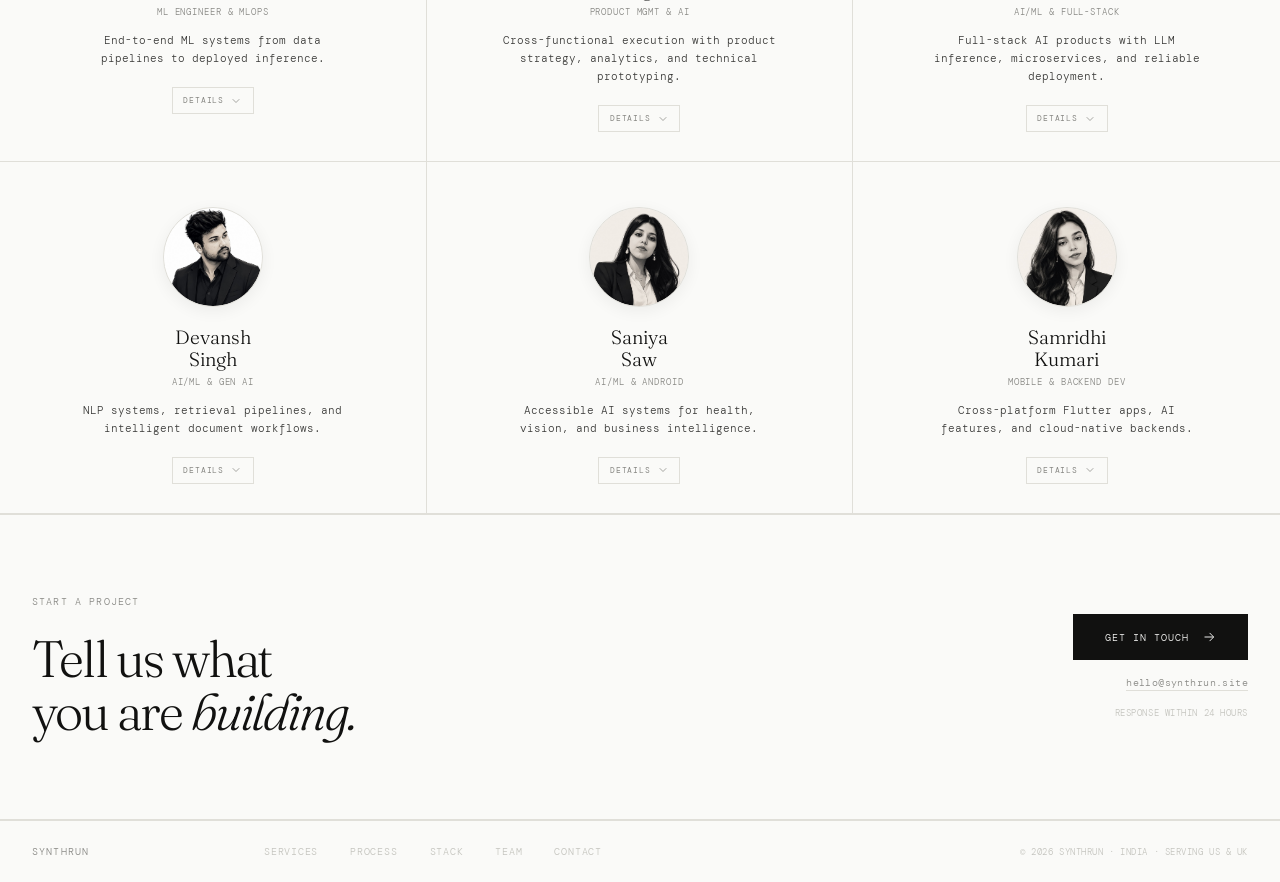
==== commit 46502f8d: "Consolidate pfps, add Samridhi, redesign team section, update SEO" ====
--- a/index.html
+++ b/index.html
@@ -5,7 +5,7 @@
 <meta name="viewport" content="width=device-width, initial-scale=1.0">
 <meta name="color-scheme" content="light dark">
   <!-- SEO: primary description, canonical, and indexing -->
-  <meta name="description" content="Synthrun — We make sure your vibe-coded app or website works seamlessly. Architecture-first audits, bug fixes, performance tuning, and deployment.">
+  <meta name="description" content="Synthrun — Architecture-first reviews, fixes, performance tuning, and deployment for applications, AI systems, and services.">
   <meta name="robots" content="index, follow">
   <link rel="canonical" href="https://synthrun.site/">
   <meta name="theme-color" content="#111110">
@@ -14,17 +14,17 @@
 
   <!-- Open Graph / Social cards -->
   <meta property="og:site_name" content="Synthrun">
-  <meta property="og:title" content="Synthrun — Architecture for Vibe-Coded Apps">
-  <meta property="og:description" content="Synthrun — We make sure your vibe-coded app or website works seamlessly. Architecture-first audits, bug fixes, performance tuning, and deployment.">
+  <meta property="og:title" content="Synthrun — Architecture & App Reliability Studio">
+  <meta property="og:description" content="Synthrun — Architecture-first reviews, fixes, performance tuning, and deployment for applications, AI systems, and services.">
   <meta property="og:type" content="website">
   <meta property="og:url" content="https://synthrun.site/">
-  <meta property="og:image" content="https://synthrun.site/pfps/aditya/aditya_light.png">
+  <meta property="og:image" content="https://synthrun.site/pfps/aditya/aditya_light.jpeg">
 
   <!-- Twitter Card -->
   <meta name="twitter:card" content="summary_large_image">
-  <meta name="twitter:title" content="Synthrun — Architecture for Vibe-Coded Apps">
-  <meta name="twitter:description" content="Synthrun — We make sure your vibe-coded app or website works seamlessly. Architecture-first audits, bug fixes, performance tuning, and deployment.">
-  <meta name="twitter:image" content="https://synthrun.site/pfps/aditya/aditya_light.png">
+  <meta name="twitter:title" content="Synthrun — Architecture & App Reliability Studio">
+  <meta name="twitter:description" content="Synthrun — Architecture-first reviews, fixes, performance tuning, and deployment for applications, AI systems, and services.">
+  <meta name="twitter:image" content="https://synthrun.site/pfps/aditya/aditya_light.jpeg">
 
   <!-- Structured data: Organization -->
   <script type="application/ld+json">
@@ -33,23 +33,25 @@
     "@type": "Organization",
     "name": "Synthrun",
     "url": "https://synthrun.site/",
-    "logo": "https://synthrun.site/pfps/aditya/aditya_light.png",
+    "logo": "https://synthrun.site/pfps/aditya/aditya_light.jpeg",
     "sameAs": []
   }
   </script>
-<title>Synthrun — Architecture for Vibe-Coded Apps</title>
+<title>Synthrun — Architecture & App Reliability Studio</title>
   <link rel="preconnect" href="https://fonts.googleapis.com">
   <link href="https://fonts.googleapis.com/css2?family=Neue+Haas+Grotesk+Display+Pro:wght@400;500&family=Editorial+New:ital,wght@0,400;1,400&family=EB+Garamond:ital,wght@0,400;0,500;1,400&family=Instrument+Serif:ital@0;1&family=Fraunces:ital,opsz,wght@0,9..144,300;0,9..144,400;1,9..144,300;1,9..144,400&family=DM+Mono:wght@300;400;500&display=swap" rel="stylesheet">
-  <link rel="preload" href="pfps/aditya/aditya_light.png" as="image" media="(prefers-color-scheme: light)">
-  <link rel="preload" href="pfps/aditya/aditya_dark.png" as="image" media="(prefers-color-scheme: dark)">
-  <link rel="preload" href="pfps/ashray/ashray_light.png" as="image" media="(prefers-color-scheme: light)">
-  <link rel="preload" href="pfps/ashray/ashray_dark.png" as="image" media="(prefers-color-scheme: dark)">
-  <link rel="preload" href="pfps/ayush/ayush_light.png" as="image" media="(prefers-color-scheme: light)">
-  <link rel="preload" href="pfps/ayush/ayush_dark.png" as="image" media="(prefers-color-scheme: dark)">
-  <link rel="preload" href="pfps/devansh/devansh_light.png" as="image" media="(prefers-color-scheme: light)">
-  <link rel="preload" href="pfps/devansh/devansh_dark.png" as="image" media="(prefers-color-scheme: dark)">
-  <link rel="preload" href="pfps/saniya/saniya_light.png" as="image" media="(prefers-color-scheme: light)">
-  <link rel="preload" href="pfps/saniya/saniya_dark.png" as="image" media="(prefers-color-scheme: dark)">
+  <link rel="preload" href="pfps/aditya/aditya_light.jpeg" as="image" media="(prefers-color-scheme: light)">
+  <link rel="preload" href="pfps/aditya/aditya_dark.jpeg" as="image" media="(prefers-color-scheme: dark)">
+  <link rel="preload" href="pfps/ashray/ashray_light.jpeg" as="image" media="(prefers-color-scheme: light)">
+  <link rel="preload" href="pfps/ashray/ashray_dark.jpeg" as="image" media="(prefers-color-scheme: dark)">
+  <link rel="preload" href="pfps/ayush/ayush_light.jpeg" as="image" media="(prefers-color-scheme: light)">
+  <link rel="preload" href="pfps/ayush/ayush_dark.jpeg" as="image" media="(prefers-color-scheme: dark)">
+  <link rel="preload" href="pfps/devansh/devansh_light.jpeg" as="image" media="(prefers-color-scheme: light)">
+  <link rel="preload" href="pfps/devansh/devansh_dark.jpeg" as="image" media="(prefers-color-scheme: dark)">
+  <link rel="preload" href="pfps/saniya/saniya_light.jpeg" as="image" media="(prefers-color-scheme: light)">
+  <link rel="preload" href="pfps/saniya/saniya_dark.jpeg" as="image" media="(prefers-color-scheme: dark)">
+  <link rel="preload" href="pfps/samridhi/samridhi_light.jpeg" as="image" media="(prefers-color-scheme: light)">
+  <link rel="preload" href="pfps/samridhi/samridhi_dark.jpeg" as="image" media="(prefers-color-scheme: dark)">
 
 <style>
 *, *::before, *::after { box-sizing: border-box; margin: 0; padding: 0; }
@@ -589,41 +591,6 @@
   font-style: italic;
   color: var(--ink3);
 }
-.section-copy {
-  padding: 0 2rem 2rem;
-}
-.newsletter-copy {
-  max-width: 42rem;
-  margin-top: 1.5rem;
-  font-size: 0.75rem;
-  line-height: 1.8;
-  color: var(--ink2);
-}
-.newsletter-form {
-  display: grid;
-  grid-template-columns: minmax(0, 1fr) auto;
-  gap: 1rem;
-  align-items: center;
-  margin-top: 1.5rem;
-  max-width: 52rem;
-}
-.newsletter-form input[type="email"] {
-  width: 100%;
-  min-width: 0;
-  padding: 1rem 1.15rem;
-  border: 1px solid var(--rule);
-  border-radius: 0.35rem;
-  background: var(--surface);
-  color: var(--ink);
-  font-family: 'DM Mono', monospace;
-  font-size: 0.95rem;
-}
-.newsletter-form input[type="email"]::placeholder {
-  color: var(--ink3);
-}
-.newsletter-form input[type="email"]:focus {
-  outline: 1px solid var(--ink3);
-}
 
 /* SERVICES TABLE */
 .services-table { width: 100%; }
@@ -1094,30 +1061,10 @@
 
 /* TEAM */
 .team-grid {
-  display: flex;
-  overflow-x: auto;
-  scroll-snap-type: x proximity;
-  -webkit-overflow-scrolling: touch;
-  scrollbar-width: thin;
-  transform: translateZ(0);
-  cursor: grab;
-}
-.team-grid:active {
-  cursor: grabbing;
-}
-.team-grid::-webkit-scrollbar {
-  height: 8px;
-}
-.team-grid::-webkit-scrollbar-thumb {
-  background: var(--rule);
-}
-.team-grid::-webkit-scrollbar-track {
-  background: transparent;
+  display: grid;
+  grid-template-columns: repeat(3, 1fr);
 }
 .team-card {
-  flex: 1 1 0;
-  min-width: 240px;
-  max-width: 540px;
   position: relative;
   z-index: 1;
   border-right: 1px solid var(--rule);
@@ -1126,63 +1073,52 @@
   cursor: pointer;
   overflow: hidden;
   transition: background 0.3s ease, border-color 0.3s ease;
-  scroll-snap-align: start;
-}
-.team-card.open {
-  z-index: 10;
-}
-.team-card:last-child {
+  text-align: center;
+  display: flex;
+  flex-direction: column;
+  align-items: center;
+}
+.team-card:nth-child(3n) {
   border-right: none;
 }
 .team-card:hover {
   background: var(--surface);
+}
+.team-card::after {
+  content: "";
+  position: absolute;
+  width: 320px;
+  height: 320px;
+  left: calc(var(--mx, -999px) - 160px);
+  top: calc(var(--my, -999px) - 160px);
+  border-radius: 50%;
+  pointer-events: none;
+  background: radial-gradient(circle, rgba(127,127,127,0.15), rgba(127,127,127,0) 72%);
+  opacity: 0;
+  transition: opacity 0.25s ease;
+}
+.team-card:hover::after {
+  opacity: 0.5;
 }
 .team-card-inner {
   display: flex;
   flex-direction: column;
+  align-items: center;
   width: 100%;
-  align-items: stretch;
-}
-.team-summary {
-  flex: 1 1 0;
-  min-width: 0;
-  padding: 2.2rem;
-  display: flex;
-  flex-direction: column;
-}
-.team-card::after {
-  content: "";
-  position: absolute;
-  width: 260px;
-  height: 260px;
-  left: calc(var(--mx, -999px) - 130px);
-  top: calc(var(--my, -999px) - 130px);
-  border-radius: 50%;
-  pointer-events: none;
-  background: radial-gradient(circle, rgba(127,127,127,0.18), rgba(127,127,127,0) 70%);
-  opacity: 0;
-  transition: opacity 0.22s ease;
-}
-.team-card:hover::after {
-  opacity: 0.55;
+  padding: 2.8rem 1.8rem 1.8rem;
 }
 .team-avatar {
-  width: 62px;
-  height: 62px;
+  width: 100px;
+  height: 100px;
   border: 1px solid var(--rule);
   border-radius: 50%;
   display: grid;
   place-items: center;
-  margin-bottom: 1.4rem;
-  background: linear-gradient(130deg, var(--off), transparent);
+  margin-bottom: 1.2rem;
+  background: var(--off);
   flex-shrink: 0;
-}
-.team-avatar svg {
-  width: 28px;
-  height: 28px;
-  stroke: var(--ink3);
-  fill: none;
-  stroke-width: 1.4;
+  overflow: hidden;
+  box-shadow: 0 4px 16px rgba(17,17,16,0.06);
 }
 .team-avatar img {
   width: 100%;
@@ -1193,52 +1129,91 @@
 }
 .team-name {
   font-family: 'Fraunces', serif;
-  font-size: 1.3rem;
+  font-size: 1.2rem;
   font-weight: 300;
   color: var(--ink);
   margin-bottom: 0.35rem;
+  line-height: 1.15;
 }
 .team-role {
-  font-size: 0.6rem;
+  font-size: 0.55rem;
   letter-spacing: 0.1em;
   text-transform: uppercase;
   color: var(--ink3);
-  margin-bottom: 1rem;
+  margin-bottom: 0.9rem;
 }
 .team-bio {
-  font-size: 0.72rem;
-  line-height: 1.75;
+  font-size: 0.68rem;
+  line-height: 1.65;
   color: var(--ink2);
-  margin-bottom: 0;
+  margin-bottom: 1.2rem;
+  max-width: 280px;
+}
+.team-expand-btn {
+  display: inline-flex;
+  align-items: center;
+  gap: 0.4rem;
+  font-size: 0.52rem;
+  letter-spacing: 0.1em;
+  text-transform: uppercase;
+  color: var(--ink3);
+  border: 1px solid var(--rule);
+  padding: 0.4rem 0.65rem;
+  background: transparent;
+  font-family: 'DM Mono', monospace;
+  cursor: pointer;
+  transition: color 0.2s, border-color 0.2s, background 0.2s;
+}
+.team-expand-btn:hover {
+  color: var(--ink);
+  border-color: var(--ink3);
+  background: var(--surface);
+}
+.team-expand-btn svg {
+  width: 12px;
+  height: 12px;
+  transition: transform 0.25s ease;
+}
+.team-expand-btn path {
+  stroke: currentColor;
+  fill: none;
+  stroke-width: 1.5;
+  stroke-linecap: round;
+  stroke-linejoin: round;
+}
+.team-card.open .team-expand-btn svg {
+  transform: rotate(180deg);
 }
 .team-expand {
   max-height: 0;
   overflow: hidden;
-  transition: max-height 0.5s cubic-bezier(0.22, 1, 0.36, 1);
-  pointer-events: none;
+  opacity: 0;
+  transition: max-height 0.45s ease, opacity 0.35s ease;
+  width: 100%;
 }
 .team-card.open .team-expand {
-  max-height: 300px;
-  transition: max-height 0.5s cubic-bezier(0.22, 1, 0.36, 1);
-  pointer-events: auto;
+  max-height: 400px;
+  opacity: 1;
 }
 .team-details {
-  border: 1px solid var(--rule);
-  background: var(--surface);
-  padding: 2.2rem 2.2rem 2.2rem 0;
+  border-top: 1px solid var(--rule);
+  background: var(--off);
+  padding: 1.2rem 1.8rem 1.5rem;
+  text-align: left;
 }
 .team-detail-row {
   display: grid;
-  grid-template-columns: 1fr;
-  gap: 0.2rem;
-  padding: 0.65rem 0.8rem;
+  grid-template-columns: 70px 1fr;
+  gap: 0.6rem;
+  padding: 0.45rem 0;
   border-bottom: 1px solid var(--rule);
+  align-items: baseline;
 }
 .team-detail-row:last-of-type {
   border-bottom: none;
 }
 .team-detail-row span {
-  font-size: 0.5rem;
+  font-size: 0.48rem;
   text-transform: uppercase;
   letter-spacing: 0.1em;
   color: var(--ink3);
@@ -1246,27 +1221,29 @@
 .team-detail-row p {
   font-size: 0.6rem;
   color: var(--ink2);
-  line-height: 1.55;
+  line-height: 1.5;
 }
 .team-actions {
   display: flex;
   align-items: center;
   gap: 0.5rem;
-  padding: 0.65rem 0.8rem;
+  padding-top: 0.8rem;
   border-top: 1px solid var(--rule);
+  margin-top: 0.45rem;
 }
 .team-pill {
-  font-size: 0.5rem;
+  font-size: 0.48rem;
   letter-spacing: 0.08em;
   text-transform: uppercase;
   color: var(--ink);
   text-decoration: none;
   border: 1px solid var(--rule);
-  padding: 0.32rem 0.45rem;
+  padding: 0.35rem 0.5rem;
   display: inline-flex;
   align-items: center;
   gap: 0.25rem;
   white-space: nowrap;
+  transition: border-color 0.2s, background 0.2s;
 }
 .team-pill svg {
   width: 10px;
@@ -1279,6 +1256,7 @@
 }
 .team-pill:hover {
   border-color: var(--ink3);
+  background: var(--surface);
 }
 
 @keyframes riseIn {
@@ -1584,21 +1562,18 @@
     border-bottom: none;
   }
   .team-grid {
-    display: flex;
+    grid-template-columns: repeat(2, 1fr);
   }
   .cta-block,
   footer {
     grid-template-columns: 1fr;
   }
   .team-card {
-    flex: 1 1 0;
-    min-width: 70vw;
-    max-width: 90vw;
-  }
-  .team-card.open {
-    flex: 1 1 90vw;
-    min-width: 90vw;
-    max-width: 90vw;
+    border-right: 1px solid var(--rule);
+    border-bottom: 1px solid var(--rule);
+  }
+  .team-card:nth-child(even) {
+    border-right: none;
   }
   .hero-left,
   .proc-col,
@@ -1662,13 +1637,9 @@
   .svc-card:last-child {
     border-bottom: none;
   }
-  .team-summary {
-    padding: 1.6rem 1rem;
-  }
   .team-details {
     padding: 1.6rem 1rem 1.6rem 0;
   }
-  .team-card { cursor: pointer; }
   .team-detail-row {
     gap: 0.25rem;
     padding: 0.55rem 0.65rem;
@@ -1718,13 +1689,27 @@
   .cta-title {
     font-size: 1.8rem;
   }
+  .team-grid {
+    grid-template-columns: 1fr;
+  }
   .team-card {
-    min-width: 86vw;
-    max-width: 86vw;
-  }
-  .team-card.open {
-    min-width: 86vw;
-    max-width: 86vw;
+    border-right: none;
+  }
+  .team-card:nth-child(even) {
+    border-right: none;
+  }
+  .team-card-inner {
+    padding: 2rem 1.2rem 1.4rem;
+  }
+  .team-avatar {
+    width: 80px;
+    height: 80px;
+  }
+  .team-bio {
+    font-size: 0.65rem;
+  }
+  .team-details {
+    padding: 1rem 1.2rem 1.2rem;
   }
   .hero-left {
     padding: 1.1rem 0.85rem 0.3rem;
@@ -1742,9 +1727,6 @@
   .svc-card,
   .cta-block,
   footer {
-    padding: 1.1rem 0.85rem;
-  }
-  .team-summary {
     padding: 1.1rem 0.85rem;
   }
   .team-details {
@@ -1941,7 +1923,7 @@
               </div>
               <span class="svc-case-kicker">Problem</span>
               <h4 class="svc-case-title">Small changes break unrelated pages</h4>
-              <p class="svc-case-meta">Sector: Vibe-coded apps</p>
+              <p class="svc-case-meta">Sector: Early-stage startups</p>
               <div class="svc-case-solution">
                 <span>Solution We Provide</span>
                 <p>Map dependencies, set module boundaries, and define contracts so changes stay contained.</p>
@@ -2485,135 +2467,147 @@
   <section class="section" id="team">
     <div class="section-header reveal">
       <span class="section-label">Team</span>
-      <h2 class="section-h">Meet our team.<br><em>Built by practitioners.</em></h2>
+      <h2 class="section-h">Who we are.<br><em>The crew.</em></h2>
     </div>
     <div class="team-grid">
-      <article class="team-card reveal rd1 interactive" data-tilt>
+      <article class="team-card interactive" data-tilt>
         <div class="team-card-inner">
-          <div class="team-summary">
-            <div class="team-avatar" aria-hidden="true">
-              <picture>
-                <source srcset="pfps/aditya/aditya_dark.png" media="(prefers-color-scheme: dark)">
-                <img class="team-avatar-img" src="pfps/aditya/aditya_light.png" alt="" decoding="async">
-              </picture>
-            </div>
-            <h3 class="team-name">Aditya Srivastava</h3>
-            <p class="team-role">ML Engineer and MLOps Practitioner</p>
-            <p class="team-bio">Designs end-to-end ML systems from data pipelines to cloud-deployed inference workloads.</p>
+          <div class="team-avatar" aria-hidden="true">
+            <img class="team-avatar-img" src="pfps/aditya/aditya_light.jpeg" data-light="pfps/aditya/aditya_light.jpeg" data-dark="pfps/aditya/aditya_dark.jpeg" alt="" decoding="async">
           </div>
-          <div class="team-expand">
-            <div class="team-details">
-              <div class="team-detail-row"><span>Focus</span><p>Self-supervised learning and deployment reliability.</p></div>
-              <div class="team-detail-row"><span>Recent Work</span><p>Intrusion detection, cloud automation, and vision.</p></div>
-              <div class="team-detail-row"><span>Speciality</span><p>Production-grade ML services.</p></div>
-              <div class="team-actions">
-                <a class="team-pill interactive" href="/aditya/aditya.html">Full profile <svg viewBox="0 0 24 24"><path d="M5 12h14M13.5 5.5 20 12l-6.5 6.5"></path></svg></a>
-                <a class="team-pill interactive" href="#contact">Book Aditya</a>
-              </div>
+          <h3 class="team-name">Aditya<br>Srivastava</h3>
+          <p class="team-role">ML Engineer &amp; MLOps</p>
+          <p class="team-bio">End-to-end ML systems from data pipelines to deployed inference.</p>
+          <button class="team-expand-btn" type="button" aria-expanded="false" aria-controls="team-aditya">
+            Details <svg viewBox="0 0 24 24"><path d="m6 9 6 6 6-6"></path></svg>
+          </button>
+        </div>
+        <div class="team-expand" id="team-aditya">
+          <div class="team-details">
+            <div class="team-detail-row"><span>Focus</span><p>Self-supervised learning, deployment reliability.</p></div>
+            <div class="team-detail-row"><span>Recent</span><p>Intrusion detection, cloud automation, vision.</p></div>
+            <div class="team-detail-row"><span>Speciality</span><p>Production-grade ML services.</p></div>
+            <div class="team-actions">
+              <a class="team-pill" href="/aditya/aditya.html">Profile <svg viewBox="0 0 24 24"><path d="M5 12h14M13.5 5.5 20 12l-6.5 6.5"></path></svg></a>
             </div>
           </div>
         </div>
       </article>
-      <article class="team-card reveal rd2 interactive" data-tilt>
+      <article class="team-card interactive" data-tilt>
         <div class="team-card-inner">
-          <div class="team-summary">
-            <div class="team-avatar" aria-hidden="true">
-              <picture>
-                <source srcset="pfps/ashray/ashray_dark.png" media="(prefers-color-scheme: dark)">
-                <img class="team-avatar-img" src="pfps/ashray/ashray_light.png" alt="" decoding="async">
-              </picture>
-            </div>
-            <h3 class="team-name">Ashray Singh</h3>
-            <p class="team-role">Product Management and AI</p>
-            <p class="team-bio">Leads cross-functional execution with product strategy, analytics, and technical prototyping.</p>
+          <div class="team-avatar" aria-hidden="true">
+            <img class="team-avatar-img" src="pfps/ashray/ashray_light.jpeg" data-light="pfps/ashray/ashray_light.jpeg" data-dark="pfps/ashray/ashray_dark.jpeg" alt="" decoding="async">
           </div>
-          <div class="team-expand">
-            <div class="team-details">
-              <div class="team-detail-row"><span>Focus</span><p>Stakeholder alignment, KPI planning, and launch ops.</p></div>
-              <div class="team-detail-row"><span>Recent Work</span><p>Led TEDx and CSI with multi-team execution.</p></div>
-              <div class="team-detail-row"><span>Speciality</span><p>Business context plus technical fluency.</p></div>
-              <div class="team-actions">
-                <a class="team-pill interactive" href="/ashray/ashray.html">Full profile <svg viewBox="0 0 24 24"><path d="M5 12h14M13.5 5.5 20 12l-6.5 6.5"></path></svg></a>
-                <a class="team-pill interactive" href="#contact">Book Ashray</a>
-              </div>
+          <h3 class="team-name">Ashray<br>Singh</h3>
+          <p class="team-role">Product Mgmt &amp; AI</p>
+          <p class="team-bio">Cross-functional execution with product strategy, analytics, and technical prototyping.</p>
+          <button class="team-expand-btn" type="button" aria-expanded="false" aria-controls="team-ashray">
+            Details <svg viewBox="0 0 24 24"><path d="m6 9 6 6 6-6"></path></svg>
+          </button>
+        </div>
+        <div class="team-expand" id="team-ashray">
+          <div class="team-details">
+            <div class="team-detail-row"><span>Focus</span><p>Stakeholder alignment, KPI planning, launch ops.</p></div>
+            <div class="team-detail-row"><span>Recent</span><p>Led TEDx and CSI with multi-team execution.</p></div>
+            <div class="team-detail-row"><span>Speciality</span><p>Business context plus technical fluency.</p></div>
+            <div class="team-actions">
+              <a class="team-pill" href="/ashray/ashray.html">Profile <svg viewBox="0 0 24 24"><path d="M5 12h14M13.5 5.5 20 12l-6.5 6.5"></path></svg></a>
             </div>
           </div>
         </div>
       </article>
-      <article class="team-card reveal rd3 interactive" data-tilt>
+      <article class="team-card interactive" data-tilt>
         <div class="team-card-inner">
-          <div class="team-summary">
-            <div class="team-avatar" aria-hidden="true">
-              <picture>
-                <source srcset="pfps/ayush/ayush_dark.png" media="(prefers-color-scheme: dark)">
-                <img class="team-avatar-img" src="pfps/ayush/ayush_light.png" alt="" decoding="async">
-              </picture>
-            </div>
-            <h3 class="team-name">Ayush Verma</h3>
-            <p class="team-role">AI/ML Engineer and Full-Stack Developer</p>
-            <p class="team-bio">Builds full-stack AI products with LLM inference, microservices, and reliable deployment.</p>
+          <div class="team-avatar" aria-hidden="true">
+            <img class="team-avatar-img" src="pfps/ayush/ayush_light.jpeg" data-light="pfps/ayush/ayush_light.jpeg" data-dark="pfps/ayush/ayush_dark.jpeg" alt="" decoding="async">
           </div>
-          <div class="team-expand">
-            <div class="team-details">
-              <div class="team-detail-row"><span>Focus</span><p>Product-first AI engineering and full-stack architecture.</p></div>
-              <div class="team-detail-row"><span>Recent Work</span><p>Fintech and career-tech apps with Go, FastAPI, React, and LLMs.</p></div>
-              <div class="team-detail-row"><span>Speciality</span><p>UI to backend delivery.</p></div>
-              <div class="team-actions">
-                <a class="team-pill interactive" href="/ayush/ayush.html">Full profile <svg viewBox="0 0 24 24"><path d="M5 12h14M13.5 5.5 20 12l-6.5 6.5"></path></svg></a>
-                <a class="team-pill interactive" href="#contact">Book Ayush</a>
-              </div>
+          <h3 class="team-name">Ayush<br>Verma</h3>
+          <p class="team-role">AI/ML &amp; Full-Stack</p>
+          <p class="team-bio">Full-stack AI products with LLM inference, microservices, and reliable deployment.</p>
+          <button class="team-expand-btn" type="button" aria-expanded="false" aria-controls="team-ayush">
+            Details <svg viewBox="0 0 24 24"><path d="m6 9 6 6 6-6"></path></svg>
+          </button>
+        </div>
+        <div class="team-expand" id="team-ayush">
+          <div class="team-details">
+            <div class="team-detail-row"><span>Focus</span><p>Product-first AI engineering, full-stack architecture.</p></div>
+            <div class="team-detail-row"><span>Recent</span><p>Fintech and career-tech apps with Go, FastAPI, React, LLMs.</p></div>
+            <div class="team-detail-row"><span>Speciality</span><p>UI to backend delivery.</p></div>
+            <div class="team-actions">
+              <a class="team-pill" href="/ayush/ayush.html">Profile <svg viewBox="0 0 24 24"><path d="M5 12h14M13.5 5.5 20 12l-6.5 6.5"></path></svg></a>
+
             </div>
           </div>
         </div>
       </article>
-      <article class="team-card reveal rd4 interactive" data-tilt>
+      <article class="team-card interactive" data-tilt>
         <div class="team-card-inner">
-          <div class="team-summary">
-            <div class="team-avatar" aria-hidden="true">
-              <picture>
-                <source srcset="pfps/devansh/devansh_dark.png" media="(prefers-color-scheme: dark)">
-                <img class="team-avatar-img" src="pfps/devansh/devansh_light.png" alt="" decoding="async">
-              </picture>
-            </div>
-            <h3 class="team-name">Devansh Singh</h3>
-            <p class="team-role">AI/ML Engineer and Generative AI Practitioner</p>
-            <p class="team-bio">Builds NLP systems, retrieval pipelines, and intelligent document workflows with LLM tooling.</p>
+          <div class="team-avatar" aria-hidden="true">
+            <img class="team-avatar-img" src="pfps/devansh/devansh_light.jpeg" data-light="pfps/devansh/devansh_light.jpeg" data-dark="pfps/devansh/devansh_dark.jpeg" alt="" decoding="async">
           </div>
-          <div class="team-expand">
-            <div class="team-details">
-              <div class="team-detail-row"><span>Focus</span><p>RAG systems, multilingual NLP, and prompt tuning.</p></div>
-              <div class="team-detail-row"><span>Recent Work</span><p>Document intelligence and practical ML builds.</p></div>
-              <div class="team-detail-row"><span>Speciality</span><p>Context-aware AI pipelines.</p></div>
-              <div class="team-actions">
-                <a class="team-pill interactive" href="/devansh/devansh.html">Full profile <svg viewBox="0 0 24 24"><path d="M5 12h14M13.5 5.5 20 12l-6.5 6.5"></path></svg></a>
-                <a class="team-pill interactive" href="#contact">Book Devansh</a>
-              </div>
+          <h3 class="team-name">Devansh<br>Singh</h3>
+          <p class="team-role">AI/ML &amp; Gen AI</p>
+          <p class="team-bio">NLP systems, retrieval pipelines, and intelligent document workflows.</p>
+          <button class="team-expand-btn" type="button" aria-expanded="false" aria-controls="team-devansh">
+            Details <svg viewBox="0 0 24 24"><path d="m6 9 6 6 6-6"></path></svg>
+          </button>
+        </div>
+        <div class="team-expand" id="team-devansh">
+          <div class="team-details">
+            <div class="team-detail-row"><span>Focus</span><p>RAG systems, multilingual NLP, prompt tuning.</p></div>
+            <div class="team-detail-row"><span>Recent</span><p>Document intelligence and practical ML builds.</p></div>
+            <div class="team-detail-row"><span>Speciality</span><p>Context-aware AI pipelines.</p></div>
+            <div class="team-actions">
+              <a class="team-pill" href="/devansh/devansh.html">Profile <svg viewBox="0 0 24 24"><path d="M5 12h14M13.5 5.5 20 12l-6.5 6.5"></path></svg></a>
+
             </div>
           </div>
         </div>
       </article>
-      <article class="team-card reveal rd5 interactive" data-tilt>
+      <article class="team-card interactive" data-tilt>
         <div class="team-card-inner">
-          <div class="team-summary">
-            <div class="team-avatar" aria-hidden="true">
-              <picture>
-                <source srcset="pfps/saniya/saniya_dark.png" media="(prefers-color-scheme: dark)">
-                <img class="team-avatar-img" src="pfps/saniya/saniya_light.png" alt="" decoding="async">
-              </picture>
+          <div class="team-avatar" aria-hidden="true">
+            <img class="team-avatar-img" src="pfps/saniya/saniya_light.jpeg" data-light="pfps/saniya/saniya_light.jpeg" data-dark="pfps/saniya/saniya_dark.jpeg" alt="" decoding="async">
+          </div>
+          <h3 class="team-name">Saniya<br>Saw</h3>
+          <p class="team-role">AI/ML &amp; Android</p>
+          <p class="team-bio">Accessible AI systems for health, vision, and business intelligence.</p>
+          <button class="team-expand-btn" type="button" aria-expanded="false" aria-controls="team-saniya">
+            Details <svg viewBox="0 0 24 24"><path d="m6 9 6 6 6-6"></path></svg>
+          </button>
+        </div>
+        <div class="team-expand" id="team-saniya">
+          <div class="team-details">
+            <div class="team-detail-row"><span>Focus</span><p>Accessibility-driven AI, health informatics.</p></div>
+            <div class="team-detail-row"><span>Recent</span><p>Color blindness detection, plant disease CNNs, text narration.</p></div>
+            <div class="team-detail-row"><span>Speciality</span><p>Applied ML with mobile deployment.</p></div>
+            <div class="team-actions">
+              <a class="team-pill" href="/saniya/saniya.html">Profile <svg viewBox="0 0 24 24"><path d="M5 12h14M13.5 5.5 20 12l-6.5 6.5"></path></svg></a>
+
             </div>
-            <h3 class="team-name">Saniya Saw</h3>
-            <p class="team-role">AI &amp; ML Developer and Android Engineer</p>
-            <p class="team-bio">Builds accessible AI systems for health, vision, and business intelligence — from on-device CNNs to automated analytics.</p>
           </div>
-          <div class="team-expand">
-            <div class="team-details">
-              <div class="team-detail-row"><span>Focus</span><p>Accessibility-driven AI and health informatics.</p></div>
-              <div class="team-detail-row"><span>Recent Work</span><p>Color blindness detection, plant disease CNNs, text narration for visually impaired.</p></div>
-              <div class="team-detail-row"><span>Speciality</span><p>Applied ML with mobile deployment.</p></div>
-              <div class="team-actions">
-                <a class="team-pill interactive" href="/saniya/saniya.html">Full profile <svg viewBox="0 0 24 24"><path d="M5 12h14M13.5 5.5 20 12l-6.5 6.5"></path></svg></a>
-                <a class="team-pill interactive" href="#contact">Book Saniya</a>
-              </div>
+        </div>
+      </article>
+      <article class="team-card interactive" data-tilt>
+        <div class="team-card-inner">
+          <div class="team-avatar" aria-hidden="true">
+            <img class="team-avatar-img" src="pfps/samridhi/samridhi_light.jpeg" data-light="pfps/samridhi/samridhi_light.jpeg" data-dark="pfps/samridhi/samridhi_dark.jpeg" alt="" decoding="async">
+          </div>
+          <h3 class="team-name">Samridhi<br>Kumari</h3>
+          <p class="team-role">Mobile &amp; Backend Dev</p>
+          <p class="team-bio">Cross-platform Flutter apps, AI features, and cloud-native backends.</p>
+          <button class="team-expand-btn" type="button" aria-expanded="false" aria-controls="team-samridhi">
+            Details <svg viewBox="0 0 24 24"><path d="m6 9 6 6 6-6"></path></svg>
+          </button>
+        </div>
+        <div class="team-expand" id="team-samridhi">
+          <div class="team-details">
+            <div class="team-detail-row"><span>Focus</span><p>Flutter apps, AI integration, cloud infrastructure, FastAPI backends.</p></div>
+            <div class="team-detail-row"><span>Recent</span><p>Ghost (AI chat app), AttendAI (face recognition), Azure cloud.</p></div>
+            <div class="team-detail-row"><span>Speciality</span><p>Full-stack mobile and backend delivery.</p></div>
+            <div class="team-actions">
+              <a class="team-pill" href="/samridhi/samridhi.html">Profile <svg viewBox="0 0 24 24"><path d="M5 12h14M13.5 5.5 20 12l-6.5 6.5"></path></svg></a>
+
             </div>
           </div>
         </div>
@@ -2639,22 +2633,6 @@
       </div>
     </div>
   </section>
-
-  <section class="section" id="newsletter">
-    <div class="section-header reveal">
-      <span class="section-label">Stay Updated</span>
-      <h2 class="section-h">Get the <em>Architecture Checklist</em></h2>
-    </div>
-    <div class="section-copy">
-      <p class="newsletter-copy">10-point checklist for shipping AI-built apps to production. Straight to your inbox, no spam.</p>
-      <form class="newsletter-form" action="FORM_ACTION_URL" method="POST" target="_blank">
-        <input type="email" name="EMAIL" required placeholder="Email address">
-        <input type="hidden" name="isEmailAddress" value="true">
-        <input type="hidden" name="locale" value="en">
-        <button type="submit" class="cta-btn interactive">Subscribe</button>
-      </form>
-    </div>
-  </section>
 </main>
 
 <footer>
@@ -2665,7 +2643,6 @@
     <a href="#stack" class="interactive">Stack</a>
     <a href="#team" class="interactive">Team</a>
     <a href="#contact" class="interactive">Contact</a>
-    <a href="#newsletter" class="interactive">Newsletter</a>
   </div>
   <span class="footer-copy">© 2026 Synthrun · India · Serving US & UK</span>
 </footer>
@@ -2679,6 +2656,27 @@
   const themeLabel = document.getElementById('themeLabel');
   const progress = document.getElementById('progress');
   const toTop = document.getElementById('toTop');
+  const teamAvatars = Array.from(document.querySelectorAll('.team-avatar-img'));
+  const themeMedia = window.matchMedia('(prefers-color-scheme: dark)');
+
+  function getResolvedTheme(theme) {
+    if (theme === 'auto') return themeMedia.matches ? 'dark' : 'light';
+    return theme;
+  }
+
+  function updateAvatars() {
+    const currentTheme = localStorage.getItem('synthrun-theme') || 'auto';
+    const resolvedTheme = getResolvedTheme(currentTheme);
+    teamAvatars.forEach((img) => {
+      const lightSrc = img.dataset.light;
+      const darkSrc = img.dataset.dark;
+      const nextSrc = resolvedTheme === 'dark' ? darkSrc : lightSrc;
+      if (nextSrc && img.getAttribute('src') !== nextSrc) {
+        img.setAttribute('src', nextSrc);
+      }
+    });
+  }
+
   function setTheme(theme) {
     if (theme === 'auto') {
       document.body.removeAttribute('data-theme');
@@ -2688,6 +2686,7 @@
       themeLabel.textContent = theme.charAt(0).toUpperCase() + theme.slice(1);
     }
     localStorage.setItem('synthrun-theme', theme);
+    updateAvatars();
   }
 
   const savedTheme = localStorage.getItem('synthrun-theme') || 'auto';
@@ -2712,6 +2711,14 @@
       cycleTheme();
     }
   });
+
+  if (typeof themeMedia.addEventListener === 'function') {
+    themeMedia.addEventListener('change', () => {
+      if ((localStorage.getItem('synthrun-theme') || 'auto') === 'auto') {
+        updateAvatars();
+      }
+    });
+  }
 
   function getSectionOffset() {
     const raw = getComputedStyle(document.documentElement).getPropertyValue('--section-offset').trim();
@@ -2840,17 +2847,19 @@
   });
 
   const teamCards = Array.from(document.querySelectorAll('.team-card'));
-  teamCards.forEach((card) => {
-    card.addEventListener('click', (e) => {
-      if (e.target.closest('a')) return;
+  const teamExpandBtns = Array.from(document.querySelectorAll('.team-expand-btn'));
+  teamExpandBtns.forEach((btn) => {
+    btn.addEventListener('click', (e) => {
+      e.stopPropagation();
+      const card = btn.closest('.team-card');
+      if (!card) return;
       const willOpen = !card.classList.contains('open');
-      teamCards.forEach((c) => {
-        if (c === card && willOpen) {
-          c.classList.add('open');
-        } else {
-          c.classList.remove('open');
-        }
-      });
+      teamCards.forEach((c) => c.classList.remove('open'));
+      teamExpandBtns.forEach((b) => b.setAttribute('aria-expanded', 'false'));
+      if (willOpen) {
+        card.classList.add('open');
+        btn.setAttribute('aria-expanded', 'true');
+      }
     });
   });
 
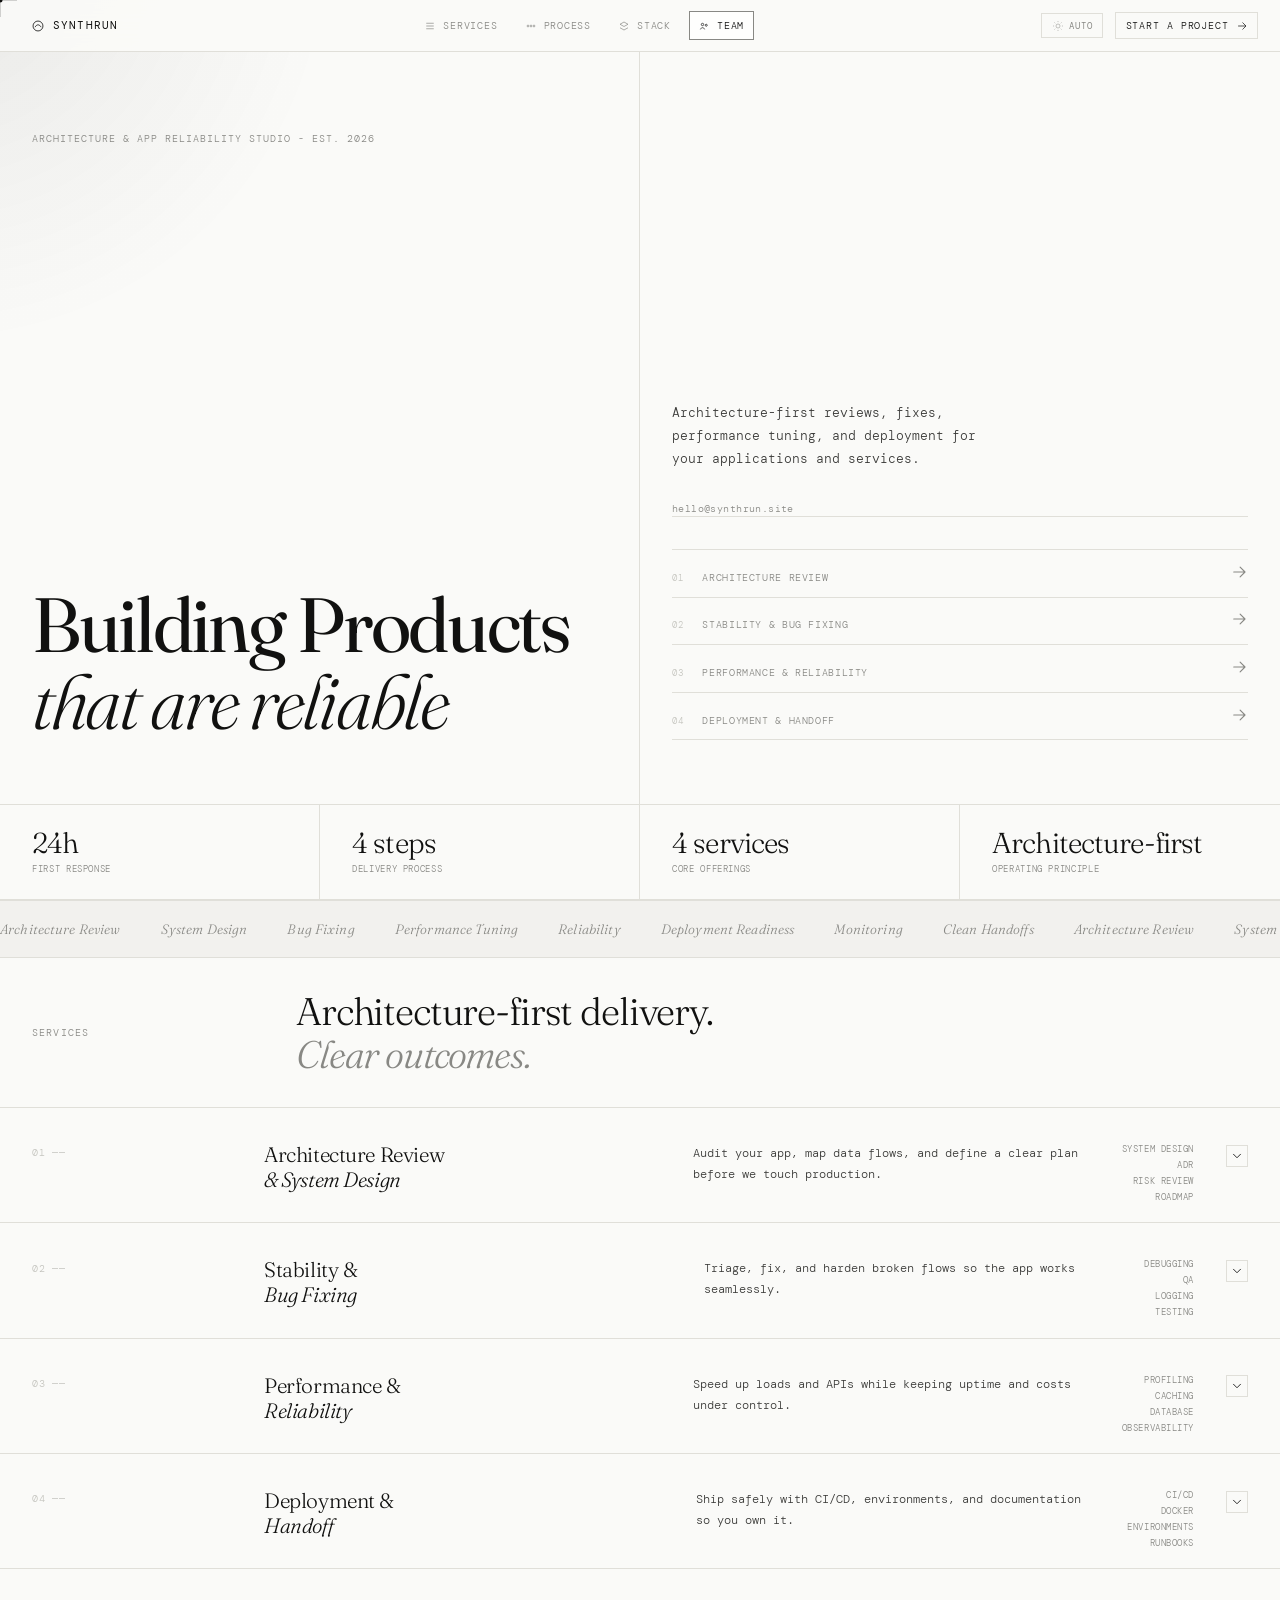
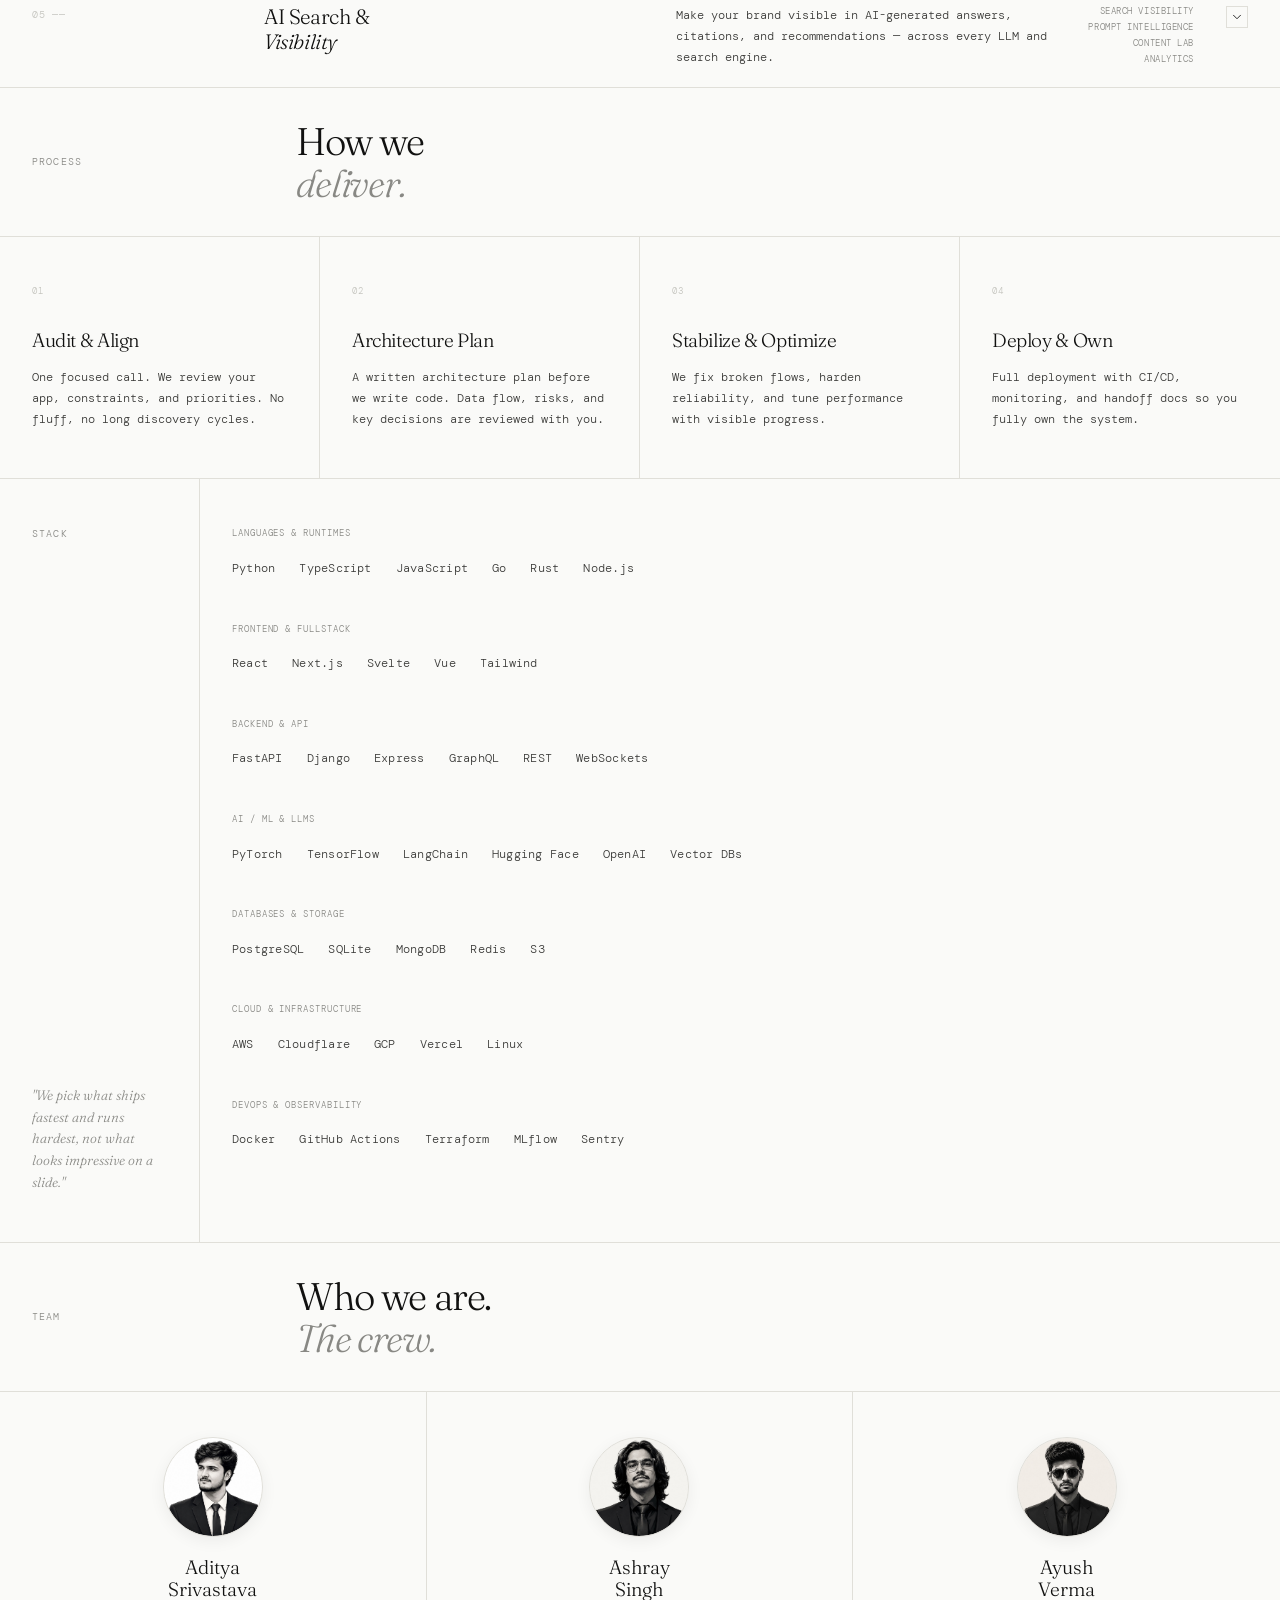
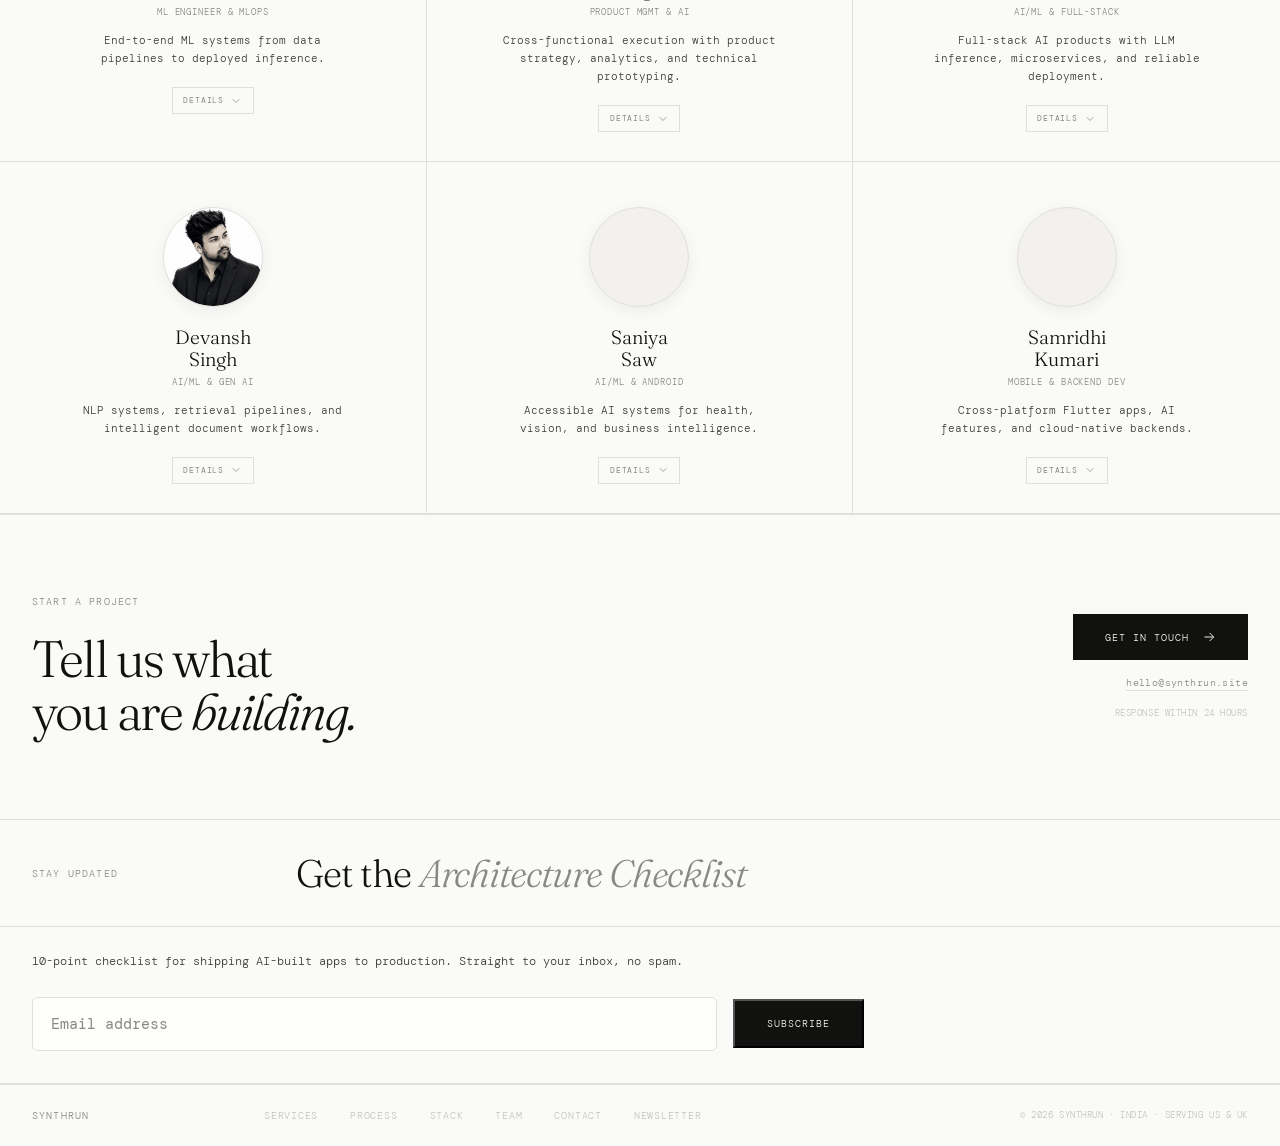
==== commit 47c1e9d2: "Merge pull request #2 from ayxsh678/add-email-capture-form Add email capture form with Brevo integra" ====
--- a/index.html
+++ b/index.html
@@ -590,6 +590,41 @@
 .section-h em {
   font-style: italic;
   color: var(--ink3);
+}
+.section-copy {
+  padding: 0 2rem 2rem;
+}
+.newsletter-copy {
+  max-width: 42rem;
+  margin-top: 1.5rem;
+  font-size: 0.75rem;
+  line-height: 1.8;
+  color: var(--ink2);
+}
+.newsletter-form {
+  display: grid;
+  grid-template-columns: minmax(0, 1fr) auto;
+  gap: 1rem;
+  align-items: center;
+  margin-top: 1.5rem;
+  max-width: 52rem;
+}
+.newsletter-form input[type="email"] {
+  width: 100%;
+  min-width: 0;
+  padding: 1rem 1.15rem;
+  border: 1px solid var(--rule);
+  border-radius: 0.35rem;
+  background: var(--surface);
+  color: var(--ink);
+  font-family: 'DM Mono', monospace;
+  font-size: 0.95rem;
+}
+.newsletter-form input[type="email"]::placeholder {
+  color: var(--ink3);
+}
+.newsletter-form input[type="email"]:focus {
+  outline: 1px solid var(--ink3);
 }
 
 /* SERVICES TABLE */
@@ -2633,6 +2668,22 @@
       </div>
     </div>
   </section>
+
+  <section class="section" id="newsletter">
+    <div class="section-header reveal">
+      <span class="section-label">Stay Updated</span>
+      <h2 class="section-h">Get the <em>Architecture Checklist</em></h2>
+    </div>
+    <div class="section-copy">
+      <p class="newsletter-copy">10-point checklist for shipping AI-built apps to production. Straight to your inbox, no spam.</p>
+      <form class="newsletter-form" action="FORM_ACTION_URL" method="POST" target="_blank">
+        <input type="email" name="EMAIL" required placeholder="Email address">
+        <input type="hidden" name="isEmailAddress" value="true">
+        <input type="hidden" name="locale" value="en">
+        <button type="submit" class="cta-btn interactive">Subscribe</button>
+      </form>
+    </div>
+  </section>
 </main>
 
 <footer>
@@ -2643,6 +2694,7 @@
     <a href="#stack" class="interactive">Stack</a>
     <a href="#team" class="interactive">Team</a>
     <a href="#contact" class="interactive">Contact</a>
+    <a href="#newsletter" class="interactive">Newsletter</a>
   </div>
   <span class="footer-copy">© 2026 Synthrun · India · Serving US & UK</span>
 </footer>
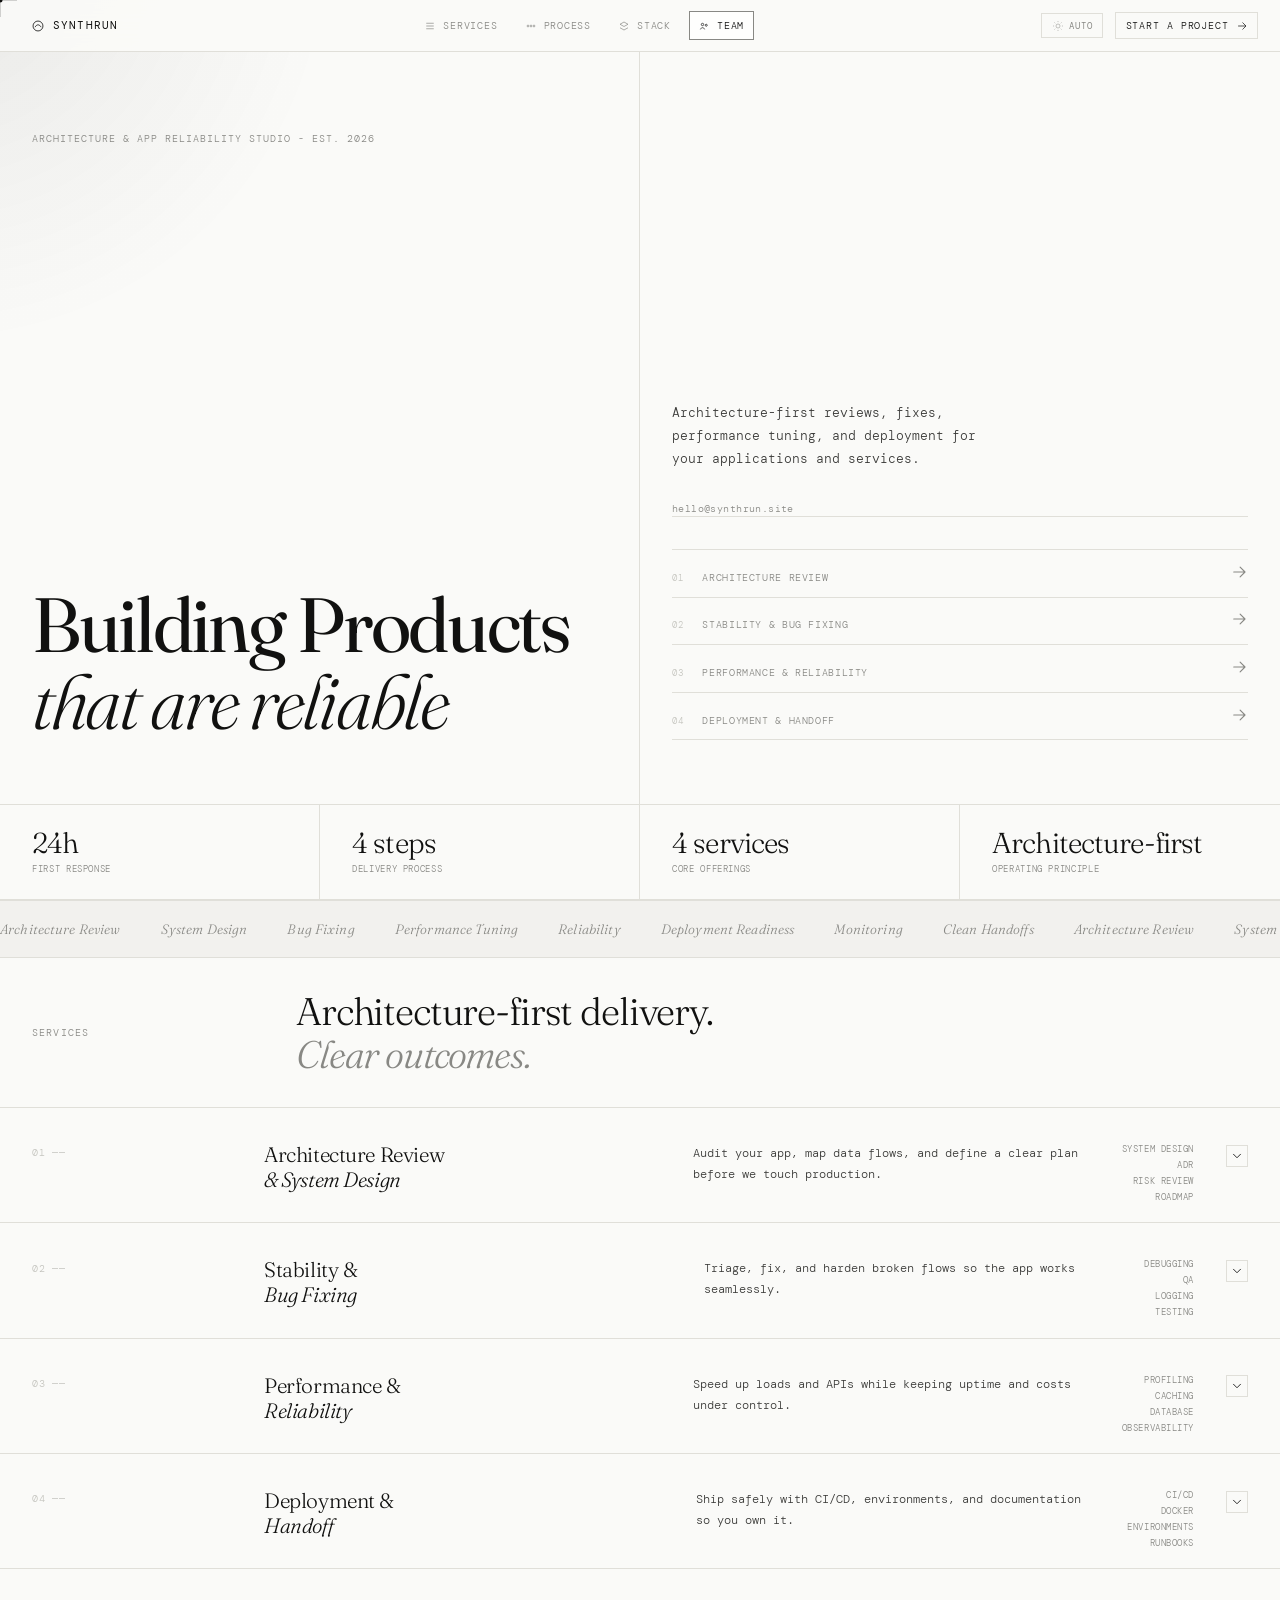
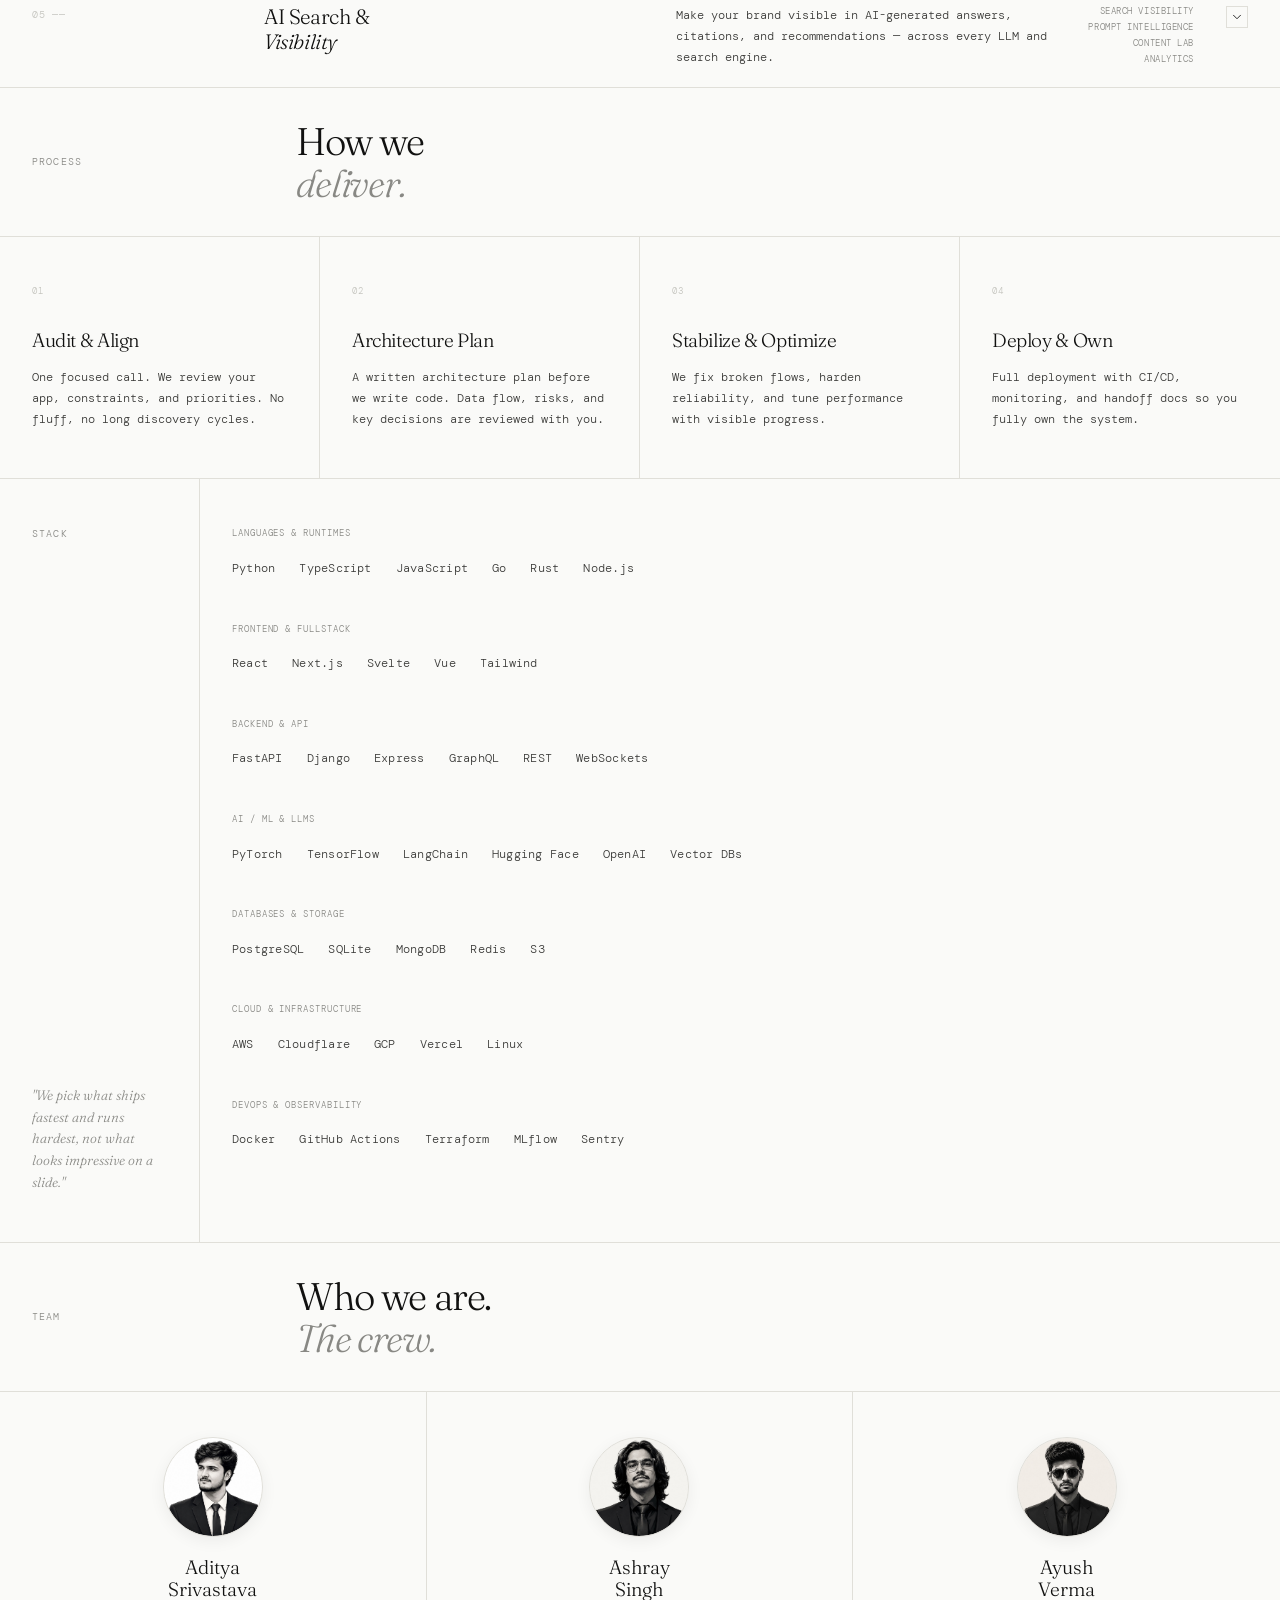
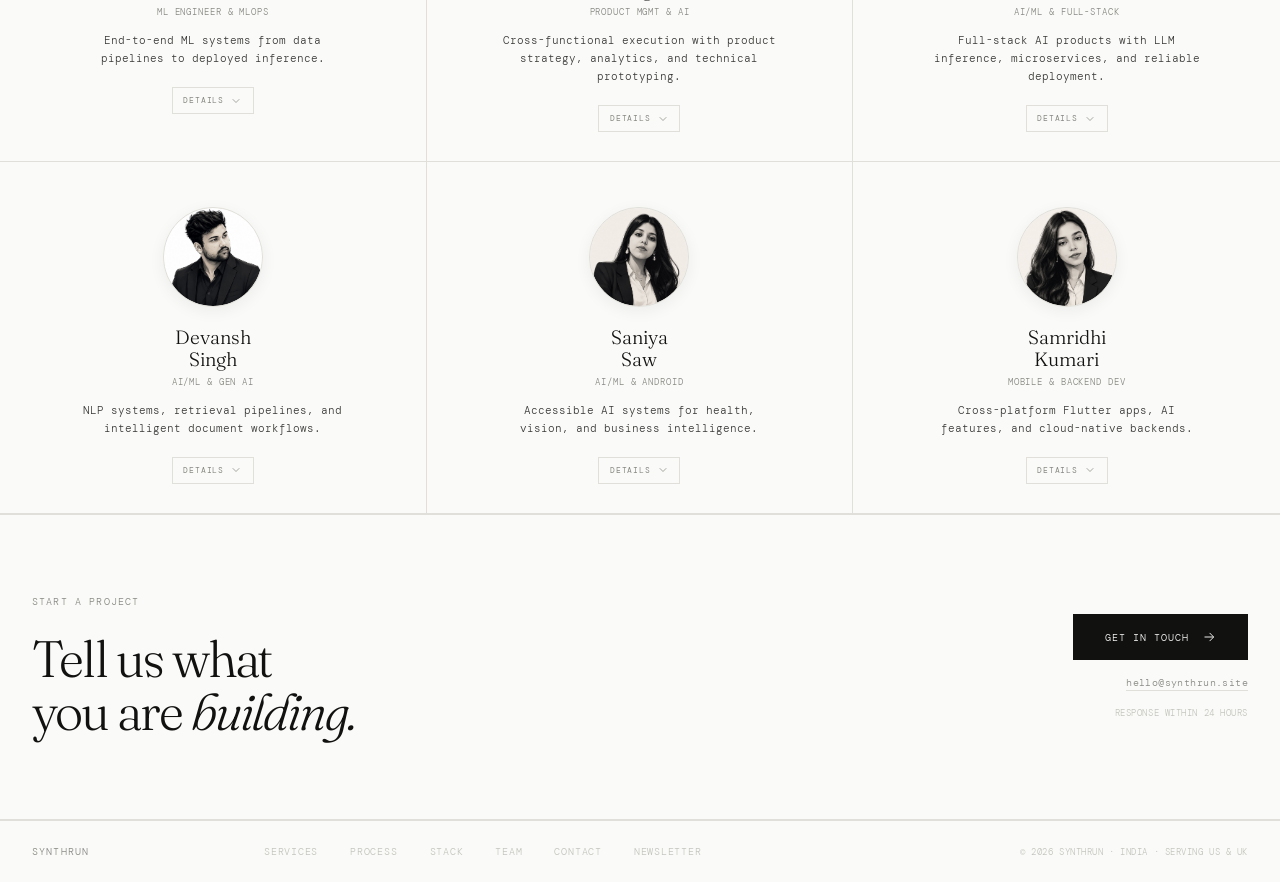
==== commit adb1f7c8: "temp removed the Stay updated section" ====
--- a/index.html
+++ b/index.html
@@ -2669,6 +2669,7 @@
     </div>
   </section>
 
+  <!--
   <section class="section" id="newsletter">
     <div class="section-header reveal">
       <span class="section-label">Stay Updated</span>
@@ -2684,6 +2685,7 @@
       </form>
     </div>
   </section>
+  -->
 </main>
 
 <footer>
